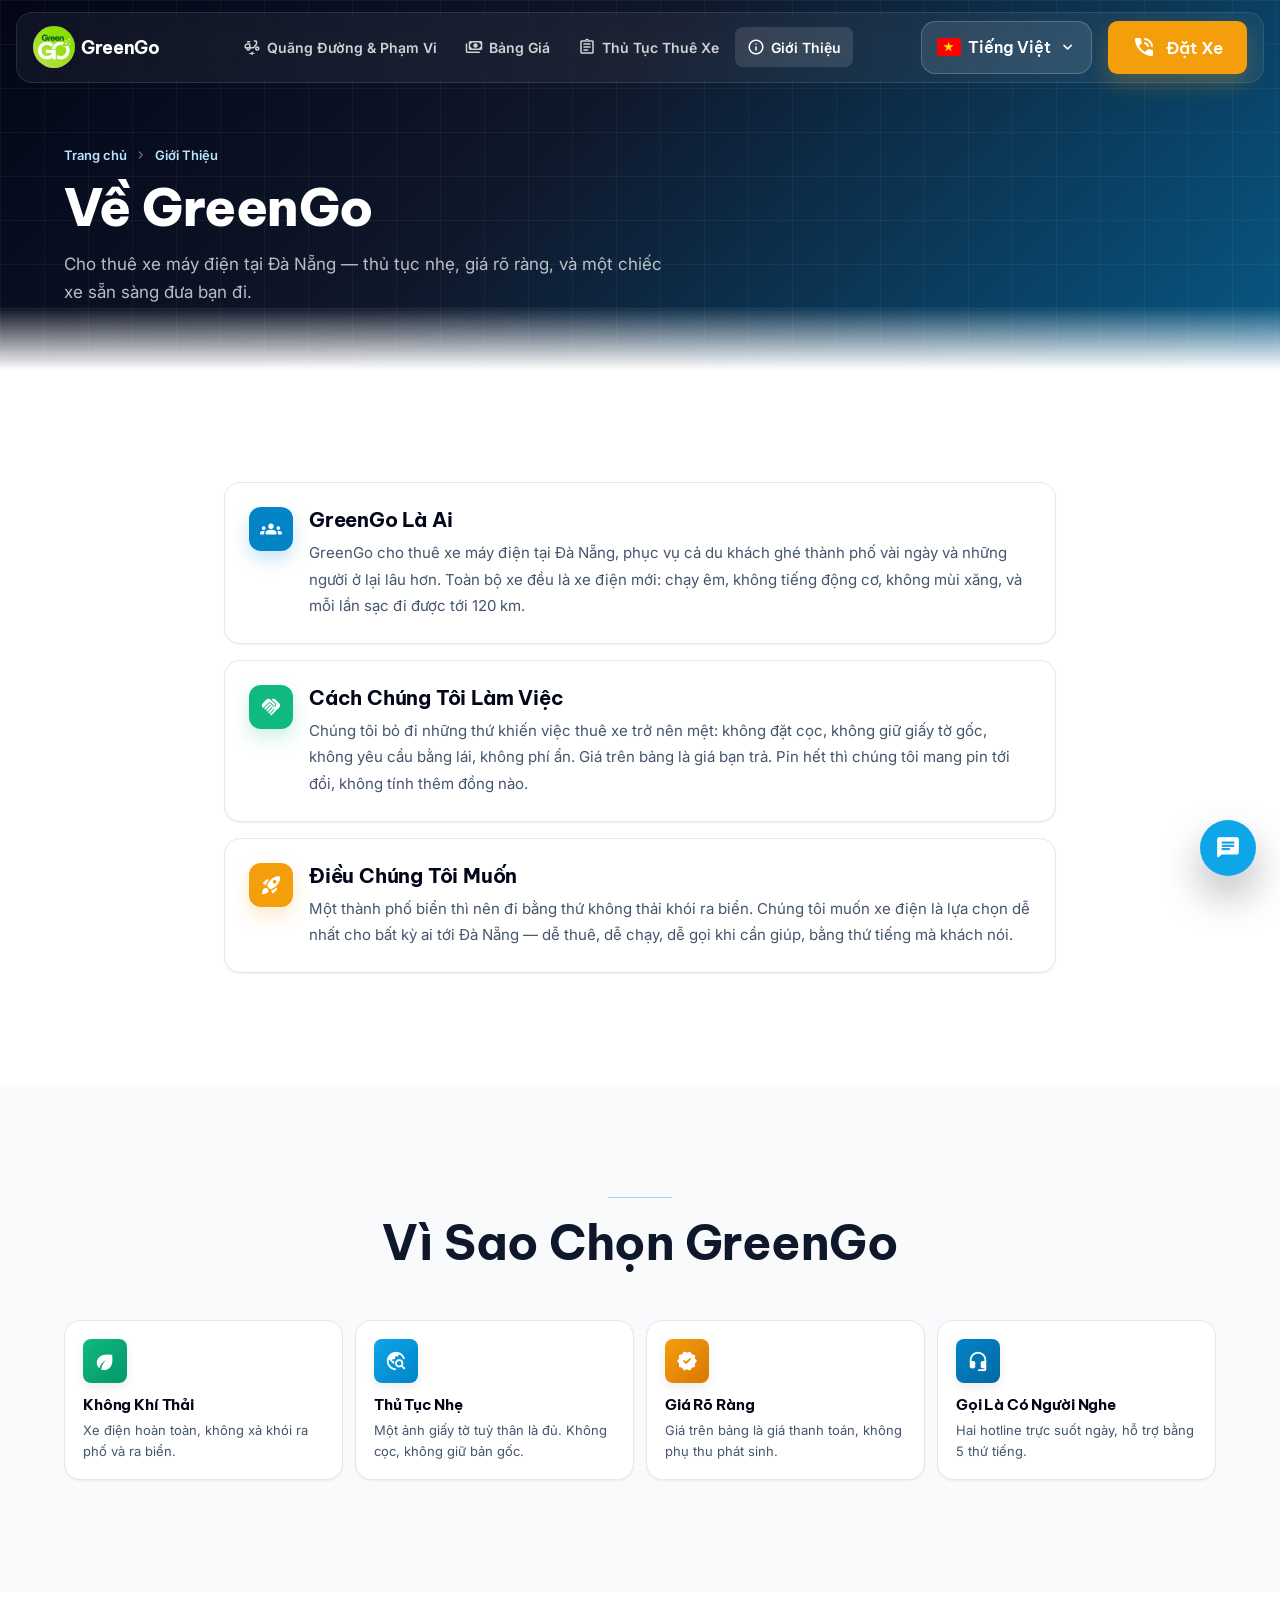
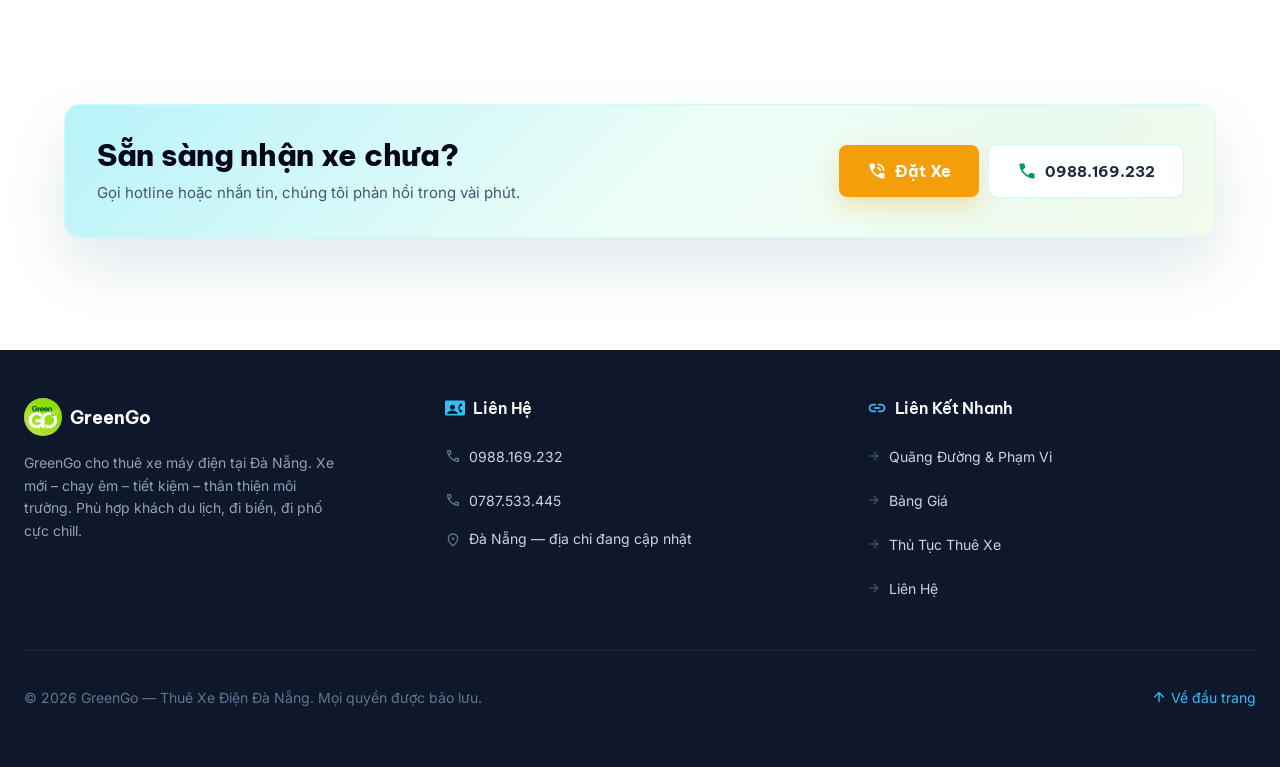
==== about.html @ 26a91b53 "Thêm ba trang con và tách CSS/JS dùng chung - Tách <style> và <script> của trang chủ ra assets/site." ====
<!DOCTYPE html>
<html lang="vi" data-page="about">
<head>
<meta charset="utf-8" />
<meta name="viewport" content="width=device-width, initial-scale=1" />
<title>Về GreenGo — Thuê Xe Điện Đà Nẵng</title>
<meta name="description" content="GreenGo cho thuê xe máy điện tại Đà Nẵng: xe mới chạy 120 km mỗi lần sạc, không cọc, không bằng lái, hỗ trợ 5 thứ tiếng." />
<link rel="icon" type="image/png" href="assets/brand/logo-badge.png" />
<link rel="apple-touch-icon" href="assets/brand/logo-badge.png" />
<link rel="preconnect" href="https://fonts.googleapis.com" />
<link rel="preconnect" href="https://fonts.gstatic.com" crossorigin />
<link href="https://fonts.googleapis.com/css2?family=Be+Vietnam+Pro:wght@400;500;600;700;800&family=Inter:wght@400;500;600;700&display=swap" rel="stylesheet" />
<link href="https://fonts.googleapis.com/css2?family=Material+Symbols+Rounded:opsz,wght,FILL,GRAD@20..48,400,0..1,0&display=block" rel="stylesheet" />
<link rel="stylesheet" href="assets/site.css" />
</head>
<body>

<header class="site-header" id="siteHeader">
  <div class="header-bar">
    <a href="index.html" class="brand">
      <img class="brand-mark" src="assets/brand/logo-badge.png" alt="GreenGo" width="42" height="42" />
      <span class="brand-name">GreenGo</span>
    </a>

    <nav class="main-nav">
      <a class="nav-link" href="index.html#range"><span class="material-symbols-rounded s18">electric_moped</span><span data-i18n="nav.range">Quãng Đường &amp; Phạm Vi</span></a>
      <a class="nav-link" href="pricing.html"><span class="material-symbols-rounded s18">payments</span><span data-i18n="nav.pricing">Bảng Giá</span></a>
      <a class="nav-link" href="procedure.html"><span class="material-symbols-rounded s18">assignment</span><span data-i18n="nav.procedure">Thủ Tục Thuê Xe</span></a>
      <a class="nav-link" href="about.html" aria-current="page"><span class="material-symbols-rounded s18">info</span><span data-i18n="nav.about">Giới Thiệu</span></a>
    </nav>

    <div class="header-right">
      <div class="dd" data-dd>
        <button class="lang-btn" data-dd-toggle aria-expanded="false" aria-label="Chọn ngôn ngữ" data-i18n-aria="aria.lang">
          <img src="assets/vn.png" alt="Việt Nam" width="20" height="15" />
          <span class="label" data-lang-label>Tiếng Việt</span>
          <span class="material-symbols-rounded s16 chev">expand_more</span>
        </button>
        <div class="dd-menu" role="menu">
          <button class="dd-item" data-lang="vi"><img src="assets/vn.png" alt="" />Tiếng Việt</button>
          <button class="dd-item" data-lang="en"><img src="assets/gb.png" alt="" />English</button>
          <button class="dd-item" data-lang="ko"><img src="assets/kr.png" alt="" />한국어</button>
          <button class="dd-item" data-lang="zh"><img src="assets/cn.png" alt="" />中文</button>
          <button class="dd-item" data-lang="ja"><img src="assets/jp.png" alt="" />日本語</button>
        </div>
      </div>
      <a class="btn btn-accent btn-sm" href="index.html#contact" data-open-booking><span class="material-symbols-rounded s20 ico-fill">phone_in_talk</span><span data-i18n="cta.book">Đặt Xe</span></a>
    </div>

    <div class="header-mobile">
      <div class="dd" data-dd>
        <button class="lang-btn" data-dd-toggle aria-expanded="false" aria-label="Chọn ngôn ngữ" data-i18n-aria="aria.lang">
          <img src="assets/vn.png" alt="Việt Nam" width="20" height="15" />
          <span class="label" data-lang-label>Tiếng Việt</span>
          <span class="material-symbols-rounded s16 chev">expand_more</span>
        </button>
        <div class="dd-menu" role="menu">
          <button class="dd-item" data-lang="vi"><img src="assets/vn.png" alt="" />Tiếng Việt</button>
          <button class="dd-item" data-lang="en"><img src="assets/gb.png" alt="" />English</button>
          <button class="dd-item" data-lang="ko"><img src="assets/kr.png" alt="" />한국어</button>
          <button class="dd-item" data-lang="zh"><img src="assets/cn.png" alt="" />中文</button>
          <button class="dd-item" data-lang="ja"><img src="assets/jp.png" alt="" />日本語</button>
        </div>
      </div>
      <button class="icon-btn" id="menuBtn" aria-label="Menu" data-i18n-aria="aria.menu" aria-expanded="false">
        <span class="material-symbols-rounded s24">menu</span>
      </button>
    </div>
  </div>

  <div class="mobile-panel" id="mobilePanel">
    <a href="index.html#range"><span class="material-symbols-rounded s20">electric_moped</span><span data-i18n="nav.range">Quãng Đường &amp; Phạm Vi</span></a>
    <a href="pricing.html"><span class="material-symbols-rounded s20">payments</span><span data-i18n="nav.pricing">Bảng Giá</span></a>
    <a href="procedure.html"><span class="material-symbols-rounded s20">assignment</span><span data-i18n="nav.procedure">Thủ Tục Thuê Xe</span></a>
    <a href="about.html" aria-current="page"><span class="material-symbols-rounded s20">info</span><span data-i18n="nav.about">Giới Thiệu</span></a>
    <a class="btn btn-accent btn-md" href="index.html#contact" data-open-booking><span class="material-symbols-rounded s20 ico-fill">phone_in_talk</span><span data-i18n="cta.book">Đặt Xe</span></a>
  </div>
</header>

<main>
  <section class="page-hero" id="top">
    <div class="page-hero-bg"></div>
    <div class="page-hero-grid"></div>
    <div class="page-hero-fade"></div>
    <div class="page-hero-in">
      <div class="crumb">
        <a href="index.html" data-i18n="nav.home">Trang chủ</a>
        <span class="material-symbols-rounded s16">chevron_right</span>
        <span data-i18n="nav.about">Giới Thiệu</span>
      </div>
      <h1 data-i18n="about.h1">Về GreenGo</h1>
      <p class="lead" data-i18n="about.lead">Cho thuê xe máy điện tại Đà Nẵng — thủ tục nhẹ, giá rõ ràng, và một chiếc xe sẵn sàng đưa bạn đi.</p>
    </div>
  </section>

  <section class="section">
    <div class="w-6xl" style="margin-inline:auto">
      <div class="about-blocks">
        <div class="about-block" data-reveal>
          <span class="ic"><span class="material-symbols-rounded s22 ico-fill">groups</span></span>
          <div>
            <h2 data-i18n="about.who.t">GreenGo Là Ai</h2>
            <p data-i18n="about.who.d">GreenGo cho thuê xe máy điện tại Đà Nẵng, phục vụ cả du khách ghé thành phố vài ngày và những người ở lại lâu hơn. Toàn bộ xe đều là xe điện mới: chạy êm, không tiếng động cơ, không mùi xăng, và mỗi lần sạc đi được tới 120 km.</p>
          </div>
        </div>

        <div class="about-block eco" data-reveal>
          <span class="ic"><span class="material-symbols-rounded s22 ico-fill">handshake</span></span>
          <div>
            <h2 data-i18n="about.why.t">Cách Chúng Tôi Làm Việc</h2>
            <p data-i18n="about.why.d">Chúng tôi bỏ đi những thứ khiến việc thuê xe trở nên mệt: không đặt cọc, không giữ giấy tờ gốc, không yêu cầu bằng lái, không phí ẩn. Giá trên bảng là giá bạn trả. Pin hết thì chúng tôi mang pin tới đổi, không tính thêm đồng nào.</p>
          </div>
        </div>

        <div class="about-block amber" data-reveal>
          <span class="ic"><span class="material-symbols-rounded s22 ico-fill">rocket_launch</span></span>
          <div>
            <h2 data-i18n="about.mission.t">Điều Chúng Tôi Muốn</h2>
            <p data-i18n="about.mission.d">Một thành phố biển thì nên đi bằng thứ không thải khói ra biển. Chúng tôi muốn xe điện là lựa chọn dễ nhất cho bất kỳ ai tới Đà Nẵng — dễ thuê, dễ chạy, dễ gọi khi cần giúp, bằng thứ tiếng mà khách nói.</p>
          </div>
        </div>
      </div>
    </div>
  </section>

  <section class="section section-alt">
    <div class="w-6xl" style="margin-inline:auto">
      <div class="sec-head" data-reveal>
        <div class="sec-rule"></div>
        <h2 data-i18n="why.h">Vì Sao Chọn GreenGo</h2>
      </div>
      <div class="why-grid">
        <div class="why" data-reveal>
          <div class="ic g-eco"><span class="material-symbols-rounded s22 ico-fill">eco</span></div>
          <h3 data-i18n="why.1.t">Không Khí Thải</h3>
          <p data-i18n="why.1.d">Xe điện hoàn toàn, không xả khói ra phố và ra biển.</p>
        </div>
        <div class="why" data-reveal>
          <div class="ic g-primary"><span class="material-symbols-rounded s22 ico-fill">travel_explore</span></div>
          <h3 data-i18n="why.2.t">Thủ Tục Nhẹ</h3>
          <p data-i18n="why.2.d">Một ảnh giấy tờ tuỳ thân là đủ. Không cọc, không giữ bản gốc.</p>
        </div>
        <div class="why" data-reveal>
          <div class="ic g-accent"><span class="material-symbols-rounded s22 ico-fill">verified</span></div>
          <h3 data-i18n="why.3.t">Giá Rõ Ràng</h3>
          <p data-i18n="why.3.d">Giá trên bảng là giá thanh toán, không phụ thu phát sinh.</p>
        </div>
        <div class="why" data-reveal>
          <div class="ic g-primary-d"><span class="material-symbols-rounded s22 ico-fill">headset_mic</span></div>
          <h3 data-i18n="why.4.t">Gọi Là Có Người Nghe</h3>
          <p data-i18n="why.4.d">Hai hotline trực suốt ngày, hỗ trợ bằng 5 thứ tiếng.</p>
        </div>
      </div>
    </div>
  </section>

  <section class="section">
    <div class="w-6xl" style="margin-inline:auto">
      <div class="cta-band" data-reveal>
        <div class="cta-band-glow"></div>
        <div class="cta-band-in">
          <div>
            <h2 data-i18n="ctaband.h">Sẵn sàng nhận xe chưa?</h2>
            <p data-i18n="ctaband.sub">Gọi hotline hoặc nhắn tin, chúng tôi phản hồi trong vài phút.</p>
          </div>
          <div class="cta-band-actions">
            <a class="btn btn-accent" href="index.html#contact" data-open-booking>
              <span class="material-symbols-rounded s20 ico-fill">phone_in_talk</span><span data-i18n="cta.book">Đặt Xe</span>
            </a>
            <a class="cta-phone" href="tel:0988169232" data-tel="0">
              <span class="material-symbols-rounded s20 ico-fill">call</span><span data-hotline="0">0988.169.232</span>
            </a>
          </div>
        </div>
      </div>
    </div>
  </section>
</main>

<footer class="site-footer">
  <div class="footer-in">
    <div class="footer-grid">
      <div>
        <div class="footer-brand">
          <img class="mk" src="assets/brand/logo-badge.png" alt="GreenGo" width="38" height="38" />
          <span class="nm">GreenGo</span>
        </div>
        <p class="footer-about" data-i18n="hero.desc">GreenGo cho thuê xe máy điện tại Đà Nẵng. Xe mới – chạy êm – tiết kiệm – thân thiện môi trường. Phù hợp khách du lịch, đi biển, đi phố cực chill.</p>
      </div>

      <div class="footer-col">
        <h3><span class="material-symbols-rounded s20 ico-fill">contact_phone</span><span data-i18n="contact.h">Liên Hệ</span></h3>
        <div class="footer-links">
          <a href="tel:0988169232" data-tel="0"><span class="material-symbols-rounded s16">call</span><span data-hotline="0">0988.169.232</span></a>
          <a href="tel:0787533445" data-tel="1"><span class="material-symbols-rounded s16">call</span><span data-hotline="1">0787.533.445</span></a>
          <div class="ln" style="align-items:flex-start;padding-top:.5rem">
            <span class="material-symbols-rounded s16" style="margin-top:2px">location_on</span>
            <span data-address>Đà Nẵng — địa chỉ đang cập nhật</span>
          </div>
        </div>
      </div>

      <div class="footer-col">
        <h3><span class="material-symbols-rounded s20">link</span><span data-i18n="footer.links">Liên Kết Nhanh</span></h3>
        <div class="footer-links quick">
          <a href="index.html#range"><span class="material-symbols-rounded s14">arrow_forward</span><span data-i18n="nav.range">Quãng Đường &amp; Phạm Vi</span></a>
          <a href="pricing.html"><span class="material-symbols-rounded s14">arrow_forward</span><span data-i18n="nav.pricing">Bảng Giá</span></a>
          <a href="procedure.html"><span class="material-symbols-rounded s14">arrow_forward</span><span data-i18n="nav.procedure">Thủ Tục Thuê Xe</span></a>
          <a href="index.html#contact"><span class="material-symbols-rounded s14">arrow_forward</span><span data-i18n="contact.h">Liên Hệ</span></a>
        </div>
      </div>
    </div>

    <div class="footer-bottom">
      <p>© <span id="year">2026</span> GreenGo — <span data-i18n="hero.title2">Thuê Xe Điện Đà Nẵng</span>. <span data-i18n="footer.rights">Mọi quyền được bảo lưu</span>.</p>
      <a href="index.html" class="to-top"><span class="material-symbols-rounded s16">arrow_upward</span><span data-i18n="footer.top">Về đầu trang</span></a>
    </div>
  </div>
</footer>

<div class="fab-wrap" id="fabWrap">
  <button class="fab" id="fabBtn" aria-label="Mở menu liên hệ" data-i18n-aria="aria.fab" data-open-booking>
    <span class="material-symbols-rounded s26 ico-fill">chat</span>
  </button>
</div>

<!-- ===================== MODAL ĐẶT XE ===================== -->
<div class="modal-backdrop" id="bookingModal">
  <div class="modal-sheet" role="dialog" aria-modal="true" aria-labelledby="bookingModalTitle">
    <div class="sheet-grip"></div>

    <button class="modal-close" id="modalClose" aria-label="Đóng" data-i18n-aria="aria.close">
      <span class="material-symbols-rounded s22">close</span>
    </button>

    <div class="modal-head">
      <span class="modal-avatar"><span class="material-symbols-rounded s24 ico-fill">support_agent</span></span>
      <div class="modal-heading">
        <h2 id="bookingModalTitle" data-i18n="modal.title">Đặt xe ngay hôm nay!</h2>
        <p><span data-branch-name>GreenGo Đà Nẵng</span> · <span data-i18n="modal.sub">Chọn kênh — chúng tôi phản hồi trong vài phút</span></p>
      </div>
    </div>

    <div class="dd" data-dd data-branch-dd>
      <button type="button" class="branch-btn on-light" data-dd-toggle aria-expanded="false">
        <span class="left">
          <span class="branch-ico"><span class="material-symbols-rounded s18 ico-fill">storefront</span></span>
          <span style="min-width:0">
            <span class="branch-label" data-i18n="branch.label">Chi nhánh đang chọn</span>
            <span class="branch-value" data-branch-name>GreenGo Đà Nẵng</span>
          </span>
        </span>
        <span class="material-symbols-rounded s22 chev">expand_more</span>
      </button>
      <div class="dd-menu branch-menu" role="menu"></div>
    </div>

    <div class="modal-calls">
      <a class="call-row" href="tel:0988169232" data-tel="0">
        <span class="ic"><span class="material-symbols-rounded s24 ico-fill">call</span></span>
        <span class="tx">
          <span class="num" data-hotline="0">0988.169.232</span>
          <span class="sb" data-i18n="modal.answerNow">Có người nghe máy ngay</span>
        </span>
        <span class="material-symbols-rounded s20 arw">chevron_right</span>
      </a>
      <a class="call-row" href="tel:0787533445" data-tel="1">
        <span class="ic"><span class="material-symbols-rounded s24 ico-fill">call</span></span>
        <span class="tx">
          <span class="num" data-hotline="1">0787.533.445</span>
          <span class="sb" data-i18n="modal.answerNow">Có người nghe máy ngay</span>
        </span>
        <span class="material-symbols-rounded s20 arw">chevron_right</span>
      </a>
    </div>

    <div class="modal-chan-head">
      <span data-i18n="modal.orMessage">Hoặc nhắn tin qua</span>
      <span class="right" data-branch-name>GreenGo Đà Nẵng</span>
    </div>
    <div class="chan-grid" id="chanGrid"></div>

    <div class="qr-view" id="qrView">
      <img id="qrImage" src="" alt="" />
      <span class="qr-name" id="qrName"></span>
      <button type="button" class="qr-back" id="qrBack">
        <span class="material-symbols-rounded s18">arrow_back</span><span data-i18n="modal.back">Quay lại</span>
      </button>
    </div>
  </div>
</div>

<script src="assets/site.js"></script>
</body>
</html>
---- assets/site.css ----
/* ============================================================
   Design tokens — trích từ hệ màu của bản gốc
   ============================================================ */
:root{
  --primary-50:#f0f9ff;  --primary-100:#e0f2fe; --primary-200:#bae6fd; --primary-300:#7dd3fc;
  --primary-400:#38bdf8; --primary-500:#0ea5e9; --primary-600:#0284c7; --primary-700:#0369a1;
  --primary-800:#075985; --primary-900:#0c4a6e;

  --accent-50:#fffbeb;  --accent-300:#fcd34d; --accent-400:#fbbf24; --accent-500:#f59e0b;
  --accent-600:#d97706; --accent-700:#b45309;

  --eco-50:#ecfdf5;  --eco-100:#d1fae5; --eco-200:#a7f3d0; --eco-300:#6ee7b7;
  --eco-400:#34d399; --eco-500:#10b981; --eco-600:#059669; --eco-700:#047857;

  --slate-50:#f8fafc;  --slate-100:#f1f5f9; --slate-200:#e2e8f0; --slate-300:#cad5e2;
  --slate-400:#90a1b9; --slate-500:#62748e; --slate-600:#45556c; --slate-700:#314158;
  --slate-800:#1d293d; --slate-900:#0f172b; --slate-950:#020618;

  --cyan-50:#ecfeff; --cyan-100:#cefafe;
  --ios-blue:#007AFF;

  --font-body:'Inter',system-ui,-apple-system,'Segoe UI',sans-serif;
  --font-display:'Be Vietnam Pro',var(--font-body);

  --radius-sm:.5rem; --radius:.75rem; --radius-lg:1rem; --radius-xl:1.25rem; --radius-2xl:20px;
  --shadow-sm:0 1px 2px rgba(2,6,23,.06);
  --shadow-md:0 4px 10px rgba(2,6,23,.08);
  --shadow-lg:0 10px 22px rgba(2,6,23,.10);
  --shadow-xl:0 20px 40px rgba(2,6,23,.10);
  --shadow-2xl:0 28px 60px rgba(13,78,100,.12);
  --header-h:68px;
}

*,*::before,*::after{box-sizing:border-box}
html{scroll-behavior:smooth;scroll-padding-top:88px;-webkit-text-size-adjust:100%}
body{
  margin:0;font-family:var(--font-body);background:#fff;color:var(--slate-900);
  -webkit-font-smoothing:antialiased;-moz-osx-font-smoothing:grayscale;
  overflow-x:hidden;
}
img{max-width:100%;display:block}
a{color:inherit;text-decoration:none}
button{font:inherit;color:inherit;background:none;border:0;cursor:pointer}
h1,h2,h3,h4,strong,b{font-family:var(--font-display);margin:0;letter-spacing:-.01em}
.price-amount,.price-pitch,.step-num,.tag-save,.tag-best,.chip-save,.benefit span:last-child,.perk span:last-child,.hero-lead{font-family:var(--font-display)}
p{margin:0}

.material-symbols-rounded{
  font-family:'Material Symbols Rounded';font-weight:400;font-style:normal;
  line-height:1;letter-spacing:normal;text-transform:none;display:inline-block;
  white-space:nowrap;word-wrap:normal;direction:ltr;user-select:none;
  -webkit-font-feature-settings:'liga';-webkit-font-smoothing:antialiased;
  font-variation-settings:'FILL' 0,'wght' 400,'GRAD' 0,'opsz' 24;
  font-size:24px;flex-shrink:0;
}
.ico-fill{font-variation-settings:'FILL' 1,'wght' 400,'GRAD' 0,'opsz' 24}
.s14{font-size:14px}.s15{font-size:15px}.s16{font-size:16px}.s17{font-size:17px}
.s18{font-size:18px}.s19{font-size:19px}.s20{font-size:20px}.s22{font-size:22px}
.s24{font-size:24px}.s26{font-size:26px}

.wrap{width:100%;margin-inline:auto;padding-inline:1rem}
.w-7xl{max-width:80rem}.w-6xl{max-width:72rem}.w-5xl{max-width:64rem}.w-3xl{max-width:48rem}
.section{padding:3.5rem 1rem}
.sr-only{position:absolute;width:1px;height:1px;overflow:hidden;clip:rect(0 0 0 0);white-space:nowrap}

/* Scroll reveal */
[data-reveal]{opacity:0;transform:translateY(12px);transition:opacity .55s cubic-bezier(.22,1,.36,1),transform .55s cubic-bezier(.22,1,.36,1)}
[data-reveal].is-in{opacity:1;transform:none}
@media (prefers-reduced-motion:reduce){
  html{scroll-behavior:auto}
  [data-reveal]{opacity:1;transform:none;transition:none}
}

/* ============================================================
   Nút chung
   ============================================================ */
.btn{
  display:inline-flex;align-items:center;justify-content:center;gap:.5rem;
  min-height:44px;border-radius:var(--radius-sm);
  font-family:var(--font-display);font-weight:700;
  transition:background-color .2s,box-shadow .2s,transform .12s;
}
.btn:active{transform:scale(.98)}
.btn:focus-visible{outline:none;box-shadow:0 0 0 4px rgba(125,211,252,.4)}
.btn-accent{
  background:var(--accent-500);color:#fff;
  box-shadow:0 10px 22px rgba(245,158,11,.25);
}
.btn-accent:hover{background:var(--accent-600);box-shadow:0 20px 40px rgba(245,158,11,.25)}
.btn-sm{padding:.625rem 1.25rem;font-size:.875rem;font-weight:600}
/* nút ngôn ngữ + nút Đặt Xe trên header: to hơn 2% */
/* nút ngôn ngữ + nút Đặt Xe trên header: to hơn 20% */
.header-right{--btn-scale:1.2}
.header-right .lang-btn{
  min-height:calc(44px * var(--btn-scale));
  padding:calc(.5rem * var(--btn-scale)) calc(.75rem * var(--btn-scale));
  gap:calc(.375rem * var(--btn-scale));
  font-size:calc(.8125rem * var(--btn-scale));
  border-radius:calc(var(--radius) * var(--btn-scale));
}
.header-right .lang-btn img{width:calc(20px * var(--btn-scale));height:calc(15px * var(--btn-scale))}
.header-right .lang-btn .material-symbols-rounded{font-size:calc(16px * var(--btn-scale))}
.header-right .btn-sm{
  min-height:calc(44px * var(--btn-scale));
  padding:calc(.625rem * var(--btn-scale)) calc(1.25rem * var(--btn-scale));
  gap:calc(.5rem * var(--btn-scale));
  font-size:calc(.875rem * var(--btn-scale));
  border-radius:calc(var(--radius-sm) * var(--btn-scale));
}
.header-right .btn-sm .material-symbols-rounded{font-size:calc(20px * var(--btn-scale))}
.btn-md{padding:.75rem 1.25rem;font-size:.875rem}
.btn-lg{padding:.875rem 1.75rem;font-size:1rem}
.btn-block{width:100%}

/* ============================================================
   Header
   ============================================================ */
.site-header{
  position:fixed;inset:0 0 auto 0;z-index:50;padding:.5rem;
  transition:padding .2s;
}
.header-bar{
  max-width:80rem;margin-inline:auto;display:flex;align-items:center;
  justify-content:space-between;gap:.5rem;
  border-radius:var(--radius-lg);padding:.5rem .625rem;
  border:1px solid rgba(255,255,255,.10);background:rgba(255,255,255,.05);
  -webkit-backdrop-filter:blur(6px);backdrop-filter:blur(6px);
  transition:background-color .2s,border-color .2s,box-shadow .2s;
}
.site-header.scrolled .header-bar{
  background:rgba(255,255,255,.92);border-color:var(--slate-200);
  box-shadow:0 8px 24px rgba(2,6,23,.08);
  -webkit-backdrop-filter:blur(14px);backdrop-filter:blur(14px);
}
.brand{display:flex;align-items:center;gap:.375rem;min-height:44px;padding-right:.25rem;border-radius:var(--radius);transition:opacity .2s}
.brand:hover{opacity:.9}
.brand-mark{
  width:38px;height:38px;flex-shrink:0;border-radius:999px;object-fit:contain;
  box-shadow:var(--shadow-md);
}
.brand-name{
  font-family:var(--font-display);font-weight:700;font-size:13px;letter-spacing:-.02em;
  white-space:nowrap;color:#fff;transition:color .15s;
}
.site-header.scrolled .brand-name{color:var(--slate-900)}

.main-nav{display:none;align-items:center;gap:.25rem}
.nav-link{
  display:flex;align-items:center;gap:.375rem;min-height:40px;padding:.5rem .75rem;
  border-radius:var(--radius-sm);font-size:.875rem;font-weight:600;
  color:rgba(255,255,255,.8);transition:color .15s,background-color .15s;
}
.nav-link:hover{color:#fff;background:rgba(255,255,255,.1)}
.site-header.scrolled .nav-link{color:var(--slate-600)}
.site-header.scrolled .nav-link:hover{color:var(--primary-700);background:var(--primary-50)}

.header-right{display:none;align-items:center;gap:1rem}
.header-mobile{display:flex;align-items:center;gap:.375rem;min-width:0}

.lang-btn{
  display:flex;align-items:center;gap:.375rem;min-height:44px;padding:.5rem .625rem;
  border-radius:var(--radius);border:1px solid rgba(255,255,255,.2);
  background:rgba(255,255,255,.1);color:#fff;font-size:.75rem;font-weight:600;
  transition:background-color .15s,border-color .15s,color .15s;
}
.lang-btn:hover{background:rgba(255,255,255,.2)}
.site-header.scrolled .lang-btn{background:var(--slate-50);border-color:var(--slate-200);color:var(--slate-700)}
.site-header.scrolled .lang-btn:hover{background:var(--slate-100)}
.lang-btn img{width:20px;height:15px;border-radius:2px;object-fit:cover}
.lang-btn .label{font-family:var(--font-display);line-height:1;white-space:nowrap}

.icon-btn{
  display:grid;place-items:center;min-height:44px;min-width:40px;padding:.5rem;
  border-radius:var(--radius);color:#fff;transition:background-color .15s,color .15s;
}
.icon-btn:hover{background:rgba(255,255,255,.1)}
.site-header.scrolled .icon-btn{color:var(--slate-800)}
.site-header.scrolled .icon-btn:hover{background:var(--slate-100)}

/* dropdown chung */
.dd{position:relative}
.dd-menu{
  position:absolute;z-index:60;top:calc(100% + .5rem);right:0;min-width:196px;
  background:#fff;border:1px solid var(--slate-200);border-radius:var(--radius-lg);
  box-shadow:var(--shadow-xl);padding:.375rem;
  opacity:0;visibility:hidden;transform:translateY(-6px);
  transition:opacity .16s,transform .16s,visibility .16s;
}
.dd.open .dd-menu{opacity:1;visibility:visible;transform:none}
.dd.open .chev{transform:rotate(180deg)}
.chev{transition:transform .2s}
.dd-item{
  display:flex;align-items:center;gap:.625rem;width:100%;text-align:left;
  padding:.625rem .75rem;border-radius:.625rem;font-size:.875rem;font-weight:600;
  color:var(--slate-700);transition:background-color .12s,color .12s;
}
.dd-item:hover{background:var(--primary-50);color:var(--primary-800)}
.dd-item.active{background:var(--primary-50);color:var(--primary-800)}
.dd-item img{width:20px;height:15px;border-radius:2px;object-fit:cover;flex-shrink:0}

/* menu mobile */
.mobile-panel{
  position:fixed;inset:var(--header-h) .5rem auto .5rem;z-index:45;
  background:#fff;border:1px solid var(--slate-200);border-radius:var(--radius-lg);
  box-shadow:var(--shadow-xl);padding:.5rem;
  opacity:0;visibility:hidden;transform:translateY(-10px);
  transition:opacity .2s,transform .2s,visibility .2s;
}
.mobile-panel.open{opacity:1;visibility:visible;transform:none}
.mobile-panel a{
  display:flex;align-items:center;gap:.625rem;min-height:48px;padding:.625rem .75rem;
  border-radius:.625rem;font-size:.9375rem;font-weight:600;color:var(--slate-700);
}
.mobile-panel a:hover{background:var(--primary-50);color:var(--primary-800)}
.mobile-panel .btn{margin-top:.5rem;width:100%}

/* ============================================================
   Hero
   ============================================================ */
.hero{
  position:relative;isolation:isolate;display:flex;align-items:center;
  min-height:100svh;overflow:hidden;background:var(--slate-950);
}
.hero-bg{position:absolute;inset:0;background:linear-gradient(135deg,#020617 0%,#0f172a 42%,#075985 100%)}
.hero-grid{
  position:absolute;inset:0;opacity:.7;
  background-image:linear-gradient(rgba(255,255,255,.08) 1px,transparent 1px),
                   linear-gradient(90deg,rgba(255,255,255,.08) 1px,transparent 1px);
  background-size:44px 44px;
}
.hero-fade{position:absolute;inset:auto 0 0 0;height:80px;background:linear-gradient(to top,#fff,transparent)}
.hero-inner{position:relative;width:100%;max-width:80rem;margin-inline:auto;padding:6rem 1rem 2.5rem}
.hero-cols{display:grid;gap:1.75rem;align-items:center}
.hero-copy{max-width:42rem;color:#fff}

.badge-eco{
  display:inline-flex;align-items:center;gap:.5rem;max-width:100%;margin-bottom:1rem;
  border-radius:var(--radius-sm);border:1px solid rgba(255,255,255,.15);
  background:rgba(255,255,255,.1);padding:.5rem .75rem;
  font-size:.75rem;font-weight:600;color:var(--primary-100);
  box-shadow:0 10px 22px rgba(2,6,23,.2);-webkit-backdrop-filter:blur(6px);backdrop-filter:blur(6px);
}
.dot-eco{width:8px;height:8px;border-radius:999px;background:var(--eco-400);box-shadow:0 0 0 5px rgba(52,211,153,.16)}
.badge-eco .txt{overflow:hidden;text-overflow:ellipsis;white-space:nowrap}

.hero h1{font-size:2.35rem;font-weight:800;line-height:1.05}
.hero h1 .sub{display:block;margin-top:.5rem;color:var(--primary-200)}
.hero h1 .sub > span{display:block}
.hero-lead{margin-top:1rem;max-width:36rem;font-size:1rem;font-weight:600;line-height:1.6;color:#dff2fe}
.hero-desc{margin-top:.75rem;max-width:36rem;font-size:.875rem;line-height:1.5rem;color:rgba(255,255,255,.7)}
.hero-actions{display:flex;flex-direction:column;gap:.5rem;margin-top:1.5rem;min-width:0}
.hero-actions .stack{display:flex;flex-direction:column;gap:.5rem;min-width:0;width:100%}

/* chọn chi nhánh */
.branch-btn{
  display:flex;align-items:center;justify-content:space-between;gap:.75rem;
  width:100%;min-height:60px;padding:.75rem 1rem;text-align:left;
  border-radius:var(--radius-2xl);border:1px solid rgba(255,255,255,.15);
  background:rgba(255,255,255,.1);color:#fff;
  -webkit-backdrop-filter:blur(18px);backdrop-filter:blur(18px);
  transition:background-color .2s,border-color .2s,transform .12s;
}
.branch-btn:active{transform:scale(.99)}
.branch-btn:hover{background:rgba(255,255,255,.14)}
.branch-btn .left{display:flex;align-items:center;gap:.75rem;min-width:0}
.branch-ico{
  width:40px;height:40px;flex-shrink:0;display:grid;place-items:center;border-radius:999px;
  background:var(--ios-blue);color:#fff;box-shadow:var(--shadow-sm);
}
.branch-label{display:block;font-size:11px;font-weight:600;text-transform:uppercase;line-height:1;color:rgba(255,255,255,.55)}
.branch-value{display:block;margin-top:.375rem;font-family:var(--font-display);font-size:.875rem;font-weight:700;line-height:1;overflow:hidden;text-overflow:ellipsis;white-space:nowrap}
.branch-btn.on-light{border-color:var(--slate-200);background:#fff;color:var(--slate-950)}
.branch-btn.on-light:hover{border-color:var(--primary-200);background:rgba(240,249,255,.55)}
.branch-btn.on-light .branch-label{color:var(--slate-500)}
.branch-menu{left:0;right:0;min-width:0}
.is-static .chev{display:none}
.is-static .dd-menu{display:none}
.is-static .branch-btn{cursor:default}
.is-static .branch-btn:active{transform:none}
.branch-menu .dd-item{flex-direction:column;align-items:flex-start;gap:.25rem}
.branch-menu .dd-item .nm{font-family:var(--font-display);font-weight:700;color:var(--slate-900)}
.branch-menu .dd-item .ar{font-size:.75rem;font-weight:500;color:var(--slate-500);line-height:1.35}
.branch-menu .dd-item.active .nm{color:var(--primary-800)}

.hero-cta{
  display:inline-flex;align-items:center;justify-content:center;gap:.5rem;
  min-height:60px;width:100%;padding:.75rem 1.25rem;
  border-radius:var(--radius-2xl);border:1px solid rgba(255,255,255,.15);
  background:rgba(255,255,255,.1);color:#fff;
  font-family:var(--font-display);font-size:1rem;font-weight:700;
  -webkit-backdrop-filter:blur(18px);backdrop-filter:blur(18px);
  transition:background-color .15s;
}
.hero-cta:hover{background:rgba(255,255,255,.15)}
.hero-cta .pill{width:28px;height:28px;flex-shrink:0;display:grid;place-items:center;border-radius:999px;background:rgba(255,255,255,.1);color:var(--primary-200)}
.hero-cta .arw{color:var(--primary-200);transition:transform .15s}
.hero-cta:hover .arw{transform:translateX(2px)}
.hero-book{min-height:60px;border-radius:var(--radius-2xl);padding:.875rem 1.5rem;font-size:1rem;width:100%}

.hero-visual{position:relative}
.hero-stage{position:relative;margin-inline:auto;max-width:520px}
.hero-shadow{position:absolute;inset:auto 2.5rem 2.5rem 2.5rem;height:64px;border-radius:999px;background:rgba(0,0,0,.3);filter:blur(28px)}
.hero-float{
  display:none;position:absolute;left:.75rem;top:2rem;width:11rem;
  border-radius:var(--radius-lg);border:1px solid rgba(255,255,255,.15);
  background:rgba(255,255,255,.1);padding:1rem;color:#fff;
  box-shadow:0 20px 40px rgba(2,6,23,.2);-webkit-backdrop-filter:blur(18px);backdrop-filter:blur(18px);
}
.hero-float .k{font-size:.75rem;font-weight:600;text-transform:uppercase;letter-spacing:.03em;color:rgba(255,255,255,.5)}
.hero-float .v{margin-top:.25rem;font-family:var(--font-display);font-size:1.125rem;font-weight:700;color:var(--eco-300)}
.hero-bike{
  position:relative;z-index:10;margin-inline:auto;width:92%;max-width:430px;height:auto;
  filter:drop-shadow(0 25px 25px rgba(0,0,0,.35));transition:transform .5s;
}
.hero-bike:hover{transform:translateY(-4px)}
.hero-stats{position:relative;z-index:20;margin-top:-.75rem;display:grid;grid-template-columns:1fr;gap:.5rem}
.stat{
  display:flex;align-items:center;gap:.75rem;padding:.75rem;color:#fff;
  border-radius:var(--radius);border:1px solid rgba(255,255,255,.15);
  background:rgba(255,255,255,.1);box-shadow:0 10px 22px rgba(2,6,23,.2);
  -webkit-backdrop-filter:blur(18px);backdrop-filter:blur(18px);
}
.stat .ic{width:36px;height:36px;flex-shrink:0;display:grid;place-items:center;border-radius:var(--radius-sm);background:rgba(251,191,36,.15);color:var(--accent-300)}
.stat .t{font-family:var(--font-display);font-size:.875rem;font-weight:700;line-height:1.2}
.stat .d{margin-top:.25rem;font-size:.75rem;line-height:1.35;color:rgba(255,255,255,.6)}

/* ============================================================
   Tiêu đề section
   ============================================================ */
.sec-head{max-width:48rem;margin:0 auto 2rem;text-align:center}
.sec-rule{width:64px;height:1px;margin:0 auto 1rem;background:rgba(14,165,233,.4)}
.sec-head h2{font-size:1.5rem;font-weight:700;line-height:1.2;margin-bottom:.75rem;color:var(--slate-900)}
.sec-head p{font-size:.875rem;color:var(--slate-500);max-width:42rem;margin-inline:auto}

/* ============================================================
   Quãng đường & phạm vi
   ============================================================ */
.range-grid{display:grid;grid-template-columns:repeat(2,minmax(0,1fr));gap:.75rem}
.range-card{
  position:relative;border-radius:var(--radius);border:1px solid var(--slate-200);
  background:#fff;padding:1rem;box-shadow:var(--shadow-sm);
  transition:border-color .3s,box-shadow .3s,transform .3s;
}
.range-card:hover{border-color:var(--primary-200);box-shadow:0 20px 40px rgba(12,74,110,.06)}
.range-ico{
  width:44px;height:44px;margin-bottom:.75rem;display:grid;place-items:center;
  border-radius:var(--radius-sm);color:#fff;box-shadow:var(--shadow-md);transition:transform .3s;
}
.range-card:hover .range-ico{transform:translateY(-2px)}
.g-primary{background:linear-gradient(to bottom right,var(--primary-500),var(--primary-600))}
.g-eco{background:linear-gradient(to bottom right,var(--eco-500),var(--eco-600))}
.g-accent{background:linear-gradient(to bottom right,var(--accent-500),var(--accent-600))}
.g-primary-d{background:linear-gradient(to bottom right,var(--primary-600),var(--primary-700))}
.range-card h3{font-size:.875rem;font-weight:600;color:var(--slate-900);margin-bottom:.25rem}
.range-card p{font-size:.75rem;line-height:1.6;color:var(--slate-600)}

/* ============================================================
   Bảng giá
   ============================================================ */
.pricing{background:var(--slate-50)}
.price-grid{display:grid;gap:1rem}
.price-hero{
  position:relative;overflow:hidden;border-radius:var(--radius);
  border:1px solid var(--cyan-100);background:var(--cyan-50);
  padding:1rem;color:var(--slate-950);box-shadow:var(--shadow-2xl);
}
.price-hero-glow{
  position:absolute;inset:0;
  background:linear-gradient(135deg,rgba(34,211,238,.28),rgba(236,253,245,.78) 48%,rgba(255,251,235,.74)),
             radial-gradient(circle at 84% 12%,rgba(16,185,129,.22),transparent 30%);
}
.price-hero-top{position:absolute;inset:0 0 auto 0;height:4px;background:linear-gradient(to right,var(--eco-400),var(--primary-300),var(--accent-300))}
.price-hero-body{position:relative;display:flex;flex-direction:column;height:100%}
.price-hero-meta{display:flex;flex-wrap:wrap;align-items:center;justify-content:space-between;gap:.5rem;margin-bottom:1.25rem}
.tag-best{
  display:inline-flex;align-items:center;gap:.5rem;border-radius:var(--radius-sm);
  background:rgba(255,255,255,.75);padding:.5rem .75rem;
  font-size:.75rem;font-weight:700;text-transform:uppercase;letter-spacing:.03em;
  color:var(--primary-800);box-shadow:var(--shadow-sm);outline:1px solid var(--cyan-100);
}
.tag-save{
  border-radius:var(--radius-sm);background:var(--eco-500);padding:.5rem .75rem;
  font-size:.75rem;font-weight:700;color:#fff;box-shadow:0 6px 14px rgba(16,185,129,.2);
  outline:1px solid var(--eco-400);
}
.price-hero-main{display:grid;flex:1;gap:1.25rem}
.price-dur{display:flex;align-items:center;gap:.5rem;margin-bottom:.75rem;font-size:.875rem;font-weight:600;color:var(--primary-800)}
.price-pitch{max-width:28rem;font-family:var(--font-display);font-size:1.25rem;font-weight:700;line-height:1.2;color:var(--slate-950)}
.price-amount{font-family:var(--font-display);font-size:1.5rem;font-weight:800;line-height:1;color:var(--slate-950)}
.price-unit{margin-top:.25rem;font-size:.75rem;font-weight:600;color:var(--slate-500)}
.price-usd{margin-top:.125rem;font-size:.75rem;font-weight:600;color:var(--slate-400);white-space:nowrap}
.price-usd[hidden]{display:none}
.price-perks{display:grid;grid-template-columns:1fr;gap:.5rem;margin-top:1.25rem}
.perk{
  display:flex;align-items:center;gap:.5rem;min-height:44px;min-width:0;
  border-radius:var(--radius);background:rgba(255,255,255,.7);padding:.5rem .75rem;
  box-shadow:var(--shadow-sm);outline:1px solid var(--cyan-100);
}
.perk .material-symbols-rounded{color:var(--primary-700)}
.perk span:last-child{font-size:.75rem;font-weight:600;color:var(--slate-700);overflow:hidden;text-overflow:ellipsis;white-space:nowrap}

.price-list{display:grid;gap:.75rem}
.price-row{
  border-radius:var(--radius);border:1px solid var(--slate-200);background:#fff;padding:1rem;
  box-shadow:var(--shadow-sm);transition:border-color .2s,box-shadow .2s;
}
.price-row:hover{border-color:var(--primary-200);box-shadow:0 20px 40px rgba(12,74,110,.06)}
.price-row-in{display:grid;gap:1rem}
.price-row-head{display:flex;flex-wrap:wrap;align-items:center;gap:.5rem;margin-bottom:.5rem}
.price-row-title{display:flex;align-items:center;gap:.5rem;font-family:var(--font-display);font-size:1rem;font-weight:700;color:var(--slate-950)}
.price-row-title .material-symbols-rounded{color:var(--primary-600)}
.chip-save{
  border-radius:.375rem;background:var(--eco-50);padding:.25rem .5rem;
  font-size:10px;font-weight:700;text-transform:uppercase;letter-spacing:.04em;
  color:var(--eco-700);outline:1px solid var(--eco-100);
}
.price-row p{font-size:.875rem;line-height:1.6;color:var(--slate-600)}
.price-row-right{display:flex;align-items:flex-end;justify-content:space-between;gap:.75rem}
.price-row-right .btn{margin-top:.75rem;min-width:112px;padding:.625rem 1rem;font-size:.75rem}

.benefit-strip{
  margin-top:1rem;border-radius:var(--radius);border:1px solid var(--slate-200);
  background:#fff;padding:.75rem;box-shadow:var(--shadow-sm);
}
.benefit-grid{display:grid;grid-template-columns:repeat(2,minmax(0,1fr));gap:.5rem}
.benefit{
  display:flex;align-items:center;gap:.5rem;min-height:54px;min-width:0;
  border-radius:var(--radius);background:var(--slate-50);padding:.5rem .75rem;
  transition:background-color .15s;
}
.benefit:hover{background:var(--primary-50)}
.benefit .material-symbols-rounded{color:var(--primary-600)}
.benefit span:last-child{font-size:.75rem;font-weight:600;line-height:1.2;color:var(--slate-700)}

/* ============================================================
   Thủ tục
   ============================================================ */
.proc-card{overflow:hidden;border-radius:var(--radius);border:1px solid var(--cyan-100);background:var(--cyan-50);box-shadow:var(--shadow-2xl)}
.proc-split{display:grid}
.proc-side{position:relative;padding:1.25rem;color:var(--slate-950)}
.proc-side-glow{
  position:absolute;inset:0;
  background:linear-gradient(135deg,rgba(34,211,238,.30),rgba(236,253,245,.82) 56%,rgba(255,251,235,.72)),
             radial-gradient(circle at 20% 20%,rgba(16,185,129,.20),transparent 28%);
}
.proc-side-in{position:relative}
.proc-logo{height:22px;width:auto;display:block}
@media (min-width:640px){.proc-logo{height:26px}}
.proc-side h3{font-family:var(--font-display);font-size:1.5rem;font-weight:800;line-height:1.15;color:var(--slate-950)}
.proc-side p{margin-top:.75rem;max-width:24rem;font-size:.875rem;line-height:1.6;color:var(--slate-600)}
.proc-steps-wrap{background:rgba(255,255,255,.9);padding:.75rem}
.proc-steps{position:relative;display:grid;gap:.75rem}
.step{
  position:relative;border-radius:var(--radius);border:1px solid var(--slate-200);
  background:#fff;padding:.75rem;box-shadow:var(--shadow-sm);
  transition:border-color .2s,box-shadow .2s;
}
.step:hover{border-color:var(--primary-200);box-shadow:0 20px 40px rgba(12,74,110,.06)}
.step-top{display:flex;align-items:flex-start;justify-content:space-between;gap:.75rem;margin-bottom:.75rem}
.step-ico{width:40px;height:40px;display:grid;place-items:center;border-radius:var(--radius-sm)}
.step-ico.p{background:var(--primary-50);color:var(--primary-600)}
.step-ico.a{background:var(--accent-50);color:var(--accent-600)}
.step-ico.e{background:var(--eco-50);color:var(--eco-600)}
.step-ico.s{background:var(--slate-100);color:var(--primary-700)}
.step-num{font-family:var(--font-display);font-size:1.5rem;font-weight:800;line-height:1;color:var(--slate-100);transition:color .2s}
.step:hover .step-num{color:var(--primary-100)}
.step h3{font-size:15px;font-weight:700;line-height:1.25;color:var(--slate-950)}
.step p{margin-top:.5rem;font-size:13px;line-height:1.6;color:var(--slate-600)}
.step-arrow{display:flex;align-items:center;gap:.5rem;margin-top:.75rem;color:var(--slate-400)}
.step-arrow .ln{height:1px;flex:1;background:var(--slate-200)}

/* ============================================================
   Liên hệ
   ============================================================ */
.contact{position:relative;overflow:hidden;background:var(--slate-50)}
.contact-glow{
  position:absolute;inset:0;
  background:radial-gradient(circle at 18% 10%,rgba(14,165,233,.10),transparent 34%),
             radial-gradient(circle at 88% 18%,rgba(16,185,129,.10),transparent 32%);
}
.contact-inner{position:relative;max-width:64rem;margin-inline:auto}
.contact-card{
  max-width:48rem;margin-inline:auto;border-radius:28px;border:1px solid var(--slate-200);
  background:rgba(255,255,255,.9);padding:1.25rem;box-shadow:var(--shadow-2xl);
  -webkit-backdrop-filter:blur(18px);backdrop-filter:blur(18px);
}
.contact-head{display:flex;align-items:center;gap:.75rem;margin-bottom:1.5rem}
.contact-head .ic{width:40px;height:40px;display:grid;place-items:center;border-radius:var(--radius);background:var(--primary-600);color:#fff;box-shadow:0 10px 22px rgba(2,132,199,.2)}
.contact-head h2{font-size:1.5rem;font-weight:700;color:var(--slate-950)}
.contact-head p{margin-top:.25rem;font-size:.875rem;color:var(--slate-500)}
.contact-rows{display:grid;gap:.75rem;margin-bottom:1rem}
.contact-row{
  display:flex;align-items:center;gap:1rem;min-height:76px;
  border-radius:var(--radius-lg);border:1px solid var(--primary-100);
  background:rgba(240,249,255,.7);padding:.75rem 1rem;box-shadow:var(--shadow-sm);
  transition:border-color .2s,background-color .2s,box-shadow .2s,transform .12s;
}
.contact-row:hover{border-color:var(--primary-200);background:var(--primary-50);box-shadow:var(--shadow-md)}
.contact-row:active{transform:scale(.99)}
.contact-row a{display:flex;flex:1;align-items:center;gap:1rem;min-height:52px;min-width:0}
.contact-row .ic{width:56px;height:56px;flex-shrink:0;display:grid;place-items:center;border-radius:var(--radius);background:var(--primary-600);color:#fff;box-shadow:0 10px 22px rgba(2,132,199,.2)}
.contact-row .k{display:block;font-size:.75rem;font-weight:600;text-transform:uppercase;letter-spacing:.04em;color:var(--slate-500)}
.contact-row .v{display:block;margin-top:.25rem;font-family:var(--font-display);font-size:1.25rem;font-weight:700;color:var(--slate-950)}
.contact-row.map{border-color:var(--eco-100);background:rgba(236,253,245,.5)}
.contact-row.map:hover{border-color:var(--eco-200);background:var(--eco-50)}
.contact-row.map .ic{background:var(--eco-500);box-shadow:0 10px 22px rgba(16,185,129,.2)}
.contact-row.map .v{font-size:1.125rem}
.call-now{
  display:inline-flex;align-items:center;justify-content:center;gap:.5rem;
  width:100%;min-height:56px;margin-bottom:1.5rem;padding:.875rem 1.5rem;
  border-radius:var(--radius);background:var(--accent-500);color:#fff;
  font-family:var(--font-display);font-size:1rem;font-weight:700;
  box-shadow:0 10px 22px rgba(245,158,11,.2);transition:background-color .2s,transform .12s;
}
.call-now:hover{background:var(--accent-600)}
.call-now:active{transform:scale(.98)}
.social-box{border-radius:var(--radius-lg);background:var(--slate-50);padding:.75rem;outline:1px solid rgba(226,232,240,.8)}
.social-box>p{margin-bottom:.75rem;text-align:center;font-size:.875rem;font-weight:600;color:var(--slate-500)}
.social-grid{display:grid;grid-template-columns:repeat(3,minmax(0,1fr));gap:.5rem}
.social{
  display:flex;flex-direction:column;align-items:center;justify-content:center;gap:.375rem;
  width:100%;min-height:96px;min-width:0;padding:.875rem .625rem;
  border-radius:var(--radius);background:#fff;color:var(--slate-700);
  outline:1px solid rgba(226,232,240,.8);transition:background-color .15s,outline-color .15s;
}
.social:hover{background:var(--primary-50);outline-color:var(--primary-200)}
.social .bx{width:56px;height:56px;flex-shrink:0;display:grid;place-items:center;overflow:hidden;border-radius:var(--radius-lg);background:var(--slate-100);outline:1px solid rgba(226,232,240,.7);transition:background-color .15s}
.social:hover .bx{background:#fff}
.social .bx img{width:38px;height:38px;object-fit:contain}
.social .nm{max-width:100%;overflow:hidden;text-overflow:ellipsis;white-space:nowrap;font-size:11px;font-weight:600;line-height:1.2;color:var(--slate-700)}

/* ============================================================
   Đặt xe / bản đồ
   ============================================================ */
.booking-grid{display:grid;grid-template-columns:1fr;gap:1.5rem}
.booking-panel{border-radius:var(--radius);border:1px solid var(--slate-200);background:var(--slate-50);padding:1.25rem;box-shadow:var(--shadow-sm)}
.booking-panel h3{display:flex;align-items:center;gap:.5rem;font-size:1.125rem;font-weight:600;color:var(--slate-900);margin-bottom:1.25rem}
.booking-panel h3 .material-symbols-rounded{color:var(--primary-500)}
.mini-rows{display:grid;gap:1rem}
.mini-row{
  display:flex;align-items:center;gap:.75rem;
  border-radius:var(--radius);border:1px solid var(--primary-100);background:#fff;padding:.75rem;
  transition:border-color .2s,background-color .2s,box-shadow .2s,transform .12s;
}
.mini-row:hover{border-color:var(--primary-200);background:var(--primary-50);box-shadow:var(--shadow-md)}
.mini-row:active{transform:scale(.98)}
.mini-row a{display:flex;flex:1;align-items:center;gap:.75rem;min-width:0}
.mini-row .ic{width:40px;height:40px;flex-shrink:0;display:grid;place-items:center;border-radius:var(--radius-sm);background:var(--primary-600);color:#fff;box-shadow:var(--shadow-md);transition:transform .2s}
.mini-row:hover .ic{transform:translateY(-2px)}
.mini-row .k{font-size:10px;text-transform:uppercase;letter-spacing:.04em;color:var(--slate-500)}
.mini-row .v{font-family:var(--font-display);font-size:1rem;font-weight:700;color:var(--slate-900)}
.mini-row.map{border-color:var(--eco-100)}
.mini-row.map:hover{border-color:var(--eco-200);background:var(--eco-50)}
.mini-row.map .ic{background:var(--eco-500)}
.mini-row.map .v{font-size:.875rem;font-weight:600;word-break:break-word}
.booking-actions{display:flex;flex-direction:column;gap:.5rem;margin-top:1.5rem}
.map-card{overflow:hidden;border-radius:var(--radius);border:1px solid var(--slate-200);background:#fff;box-shadow:var(--shadow-sm)}
.map-card-head{padding:.75rem;background:var(--slate-50);border-bottom:1px solid var(--slate-100)}
.map-card-head h3{display:flex;align-items:center;gap:.5rem;font-size:1rem;font-weight:600;color:var(--slate-900)}
.map-card-head .material-symbols-rounded{color:var(--primary-500)}
.map-frame{aspect-ratio:4/3}
.map-frame iframe{width:100%;height:100%;border:0;min-height:300px;display:block}

/* ============================================================
   Footer
   ============================================================ */
.site-footer{background:var(--slate-900);color:var(--slate-300)}
.footer-in{max-width:80rem;margin-inline:auto;padding:2.5rem 1rem}
.footer-grid{display:grid;grid-template-columns:1fr;gap:2rem}
.footer-brand{display:flex;align-items:center;gap:.5rem;margin-bottom:1rem}
.footer-brand .mk{width:38px;height:38px;flex-shrink:0;border-radius:999px;object-fit:contain}
.footer-brand .nm{font-family:var(--font-display);font-weight:700;font-size:1.125rem;color:#fff}
.footer-about{max-width:20rem;font-size:.875rem;line-height:1.6;color:var(--slate-400)}
.footer-col h3{display:flex;align-items:center;gap:.5rem;font-size:1rem;font-weight:600;color:#fff;margin-bottom:1rem}
.footer-col h3 .material-symbols-rounded{color:var(--primary-400)}
.footer-links{display:grid;font-size:.875rem}
.footer-links a,.footer-links .ln{display:flex;align-items:center;gap:.5rem;min-height:44px;transition:color .15s}
.footer-links a:hover{color:var(--primary-400)}
.footer-links .material-symbols-rounded{color:var(--slate-500)}
.footer-links.quick .material-symbols-rounded{color:var(--slate-600)}
.footer-bottom{
  display:flex;flex-direction:column;align-items:center;justify-content:space-between;gap:1rem;
  margin-top:2rem;padding-top:1.5rem;border-top:1px solid var(--slate-800);
}
.footer-bottom p{font-size:.875rem;color:var(--slate-500);text-align:center}
.to-top{display:flex;align-items:center;gap:.25rem;min-height:44px;font-size:.875rem;color:var(--primary-400);transition:color .15s}
.to-top:hover{color:var(--primary-300)}

/* ============================================================
   Nút nổi liên hệ
   ============================================================ */
.fab-wrap{position:fixed;right:1rem;bottom:calc(1rem + env(safe-area-inset-bottom));z-index:50;display:flex;flex-direction:column;align-items:flex-end;gap:.5rem}
.fab{
  width:56px;height:56px;display:grid;place-items:center;border-radius:999px;
  background:var(--primary-500);color:#fff;box-shadow:0 20px 40px rgba(2,6,23,.28);
  transition:background-color .2s,transform .12s;
}
.fab:hover{background:var(--primary-600)}
.fab:active{transform:scale(.96)}

/* ============================================================
   Breakpoints
   ============================================================ */
@media (min-width:390px){
  .brand-name{font-size:.875rem}
  .hero h1{font-size:2.65rem}
  .price-perks{grid-template-columns:repeat(3,minmax(0,1fr))}
  .price-pitch{font-size:1.5rem}
  .price-amount{font-size:1.875rem}
}
@media (min-width:640px){
  .site-header{padding:.75rem 1rem}
  .header-bar{padding:.5rem 1rem}
  .brand-mark{width:42px;height:42px}
  .brand-name{font-size:1.125rem}
  .section{padding:4.5rem 1.5rem}
  .wrap{padding-inline:1.5rem}
  .hero-inner{padding:8rem 1.5rem 5rem}
  .hero-fade{height:128px}
  .hero h1{font-size:3rem}
  .hero-lead{margin-top:1.25rem;font-size:1.25rem}
  .hero-desc{margin-top:1rem;font-size:1rem;line-height:1.75rem}
  .hero-actions{flex-direction:row;align-items:flex-end;gap:.75rem;margin-top:1.75rem}
  .hero-actions .stack{width:auto}
  .hero-book{min-height:48px;border-radius:var(--radius-sm);padding:.875rem 1.75rem}
  .hero-cta{
    min-height:48px;width:auto;border-radius:999px;border-color:rgba(255,255,255,.8);
    background:#fff;color:var(--slate-950);
  }
  .hero-cta:hover{background:var(--cyan-50)}
  .hero-cta .pill{background:var(--primary-50);color:var(--primary-700)}
  .hero-cta .arw{color:var(--primary-700)}
  .hero-stage{max-width:720px}
  .hero-shadow{inset:auto 2rem 1rem 2rem;height:96px}
  .hero-bike{width:100%;max-width:620px}
  .hero-stats{margin-top:-2rem;grid-template-columns:repeat(3,minmax(0,1fr));gap:.75rem}
  .stat{display:block;border-radius:var(--radius-lg)}
  .stat .ic{width:auto;height:auto;display:block;background:transparent}
  .stat .t{margin-top:.5rem}
  .sec-head{margin-bottom:3rem}
  .sec-head h2{font-size:1.875rem;margin-bottom:1rem}
  .sec-head p{font-size:1rem}
  .range-grid{gap:1rem}
  .range-card{padding:1.5rem}
  .range-card:hover{transform:translateY(-4px)}
  .range-ico{width:56px;height:56px;margin-bottom:1rem}
  .range-card h3{font-size:1rem;margin-bottom:.5rem}
  .range-card p{font-size:.875rem}
  .price-grid{gap:1.25rem}
  .price-hero{border-radius:var(--radius-lg);padding:1.75rem}
  .price-hero-meta{margin-bottom:1.75rem}
  .price-hero-main{grid-template-columns:1fr auto;align-items:end;gap:1.5rem}
  .price-pitch{font-size:1.875rem}
  .price-side{min-width:220px;text-align:right}
  .price-amount{font-size:2.25rem}
  .price-row{border-radius:var(--radius-lg)}
  .price-row-in{grid-template-columns:1fr auto;align-items:center}
  .price-row-right{display:block;min-width:172px;text-align:right}
  .price-row-right .btn{width:100%}
  .benefit-strip{margin-top:1.25rem;border-radius:var(--radius-lg);padding:1rem}
  .benefit-grid{grid-template-columns:repeat(3,minmax(0,1fr))}
  .proc-card{border-radius:var(--radius-lg)}
  .proc-side{padding:2rem}
  .proc-side h3{font-size:2.25rem}
  .proc-steps-wrap{padding:1.5rem}
  .step{border-radius:var(--radius-lg);padding:1rem}
  .step-ico{width:48px;height:48px;border-radius:var(--radius)}
  .step-num{font-size:1.875rem}
  .step h3{font-size:1.125rem}
  .step p{font-size:.875rem}
  .contact-card{padding:1.75rem}
  .social{min-height:112px}
  .social .bx{width:64px;height:64px}
  .social .bx img{width:44px;height:44px}
  .social .nm{font-size:.8125rem}
  .booking-grid{gap:2rem}
  .booking-panel{padding:2rem}
  .booking-panel h3{font-size:1.25rem;margin-bottom:1.5rem}
  .mini-row{gap:1rem;padding:1rem}
  .mini-row .ic{width:48px;height:48px}
  .mini-row .v{font-size:1.125rem}
  .mini-row.map .v{font-size:1rem}
  .map-card-head{padding:1rem}
  .map-frame{aspect-ratio:1/1}
  .footer-in{padding:3rem 1.5rem}
  .footer-grid{grid-template-columns:repeat(2,minmax(0,1fr))}
  .footer-bottom{flex-direction:row;margin-top:2.5rem}
  .footer-bottom p{text-align:left}
  .fab-wrap{right:1.5rem;bottom:1.5rem}
}
@media (min-width:768px){
  .footer-grid{grid-template-columns:repeat(3,minmax(0,1fr))}
  .sec-head h2{font-size:2.25rem}
  .sec-head p{font-size:1.125rem}
}
@media (min-width:1024px){
  .section{padding:5.5rem 2rem}
  .wrap{padding-inline:2rem}
  .main-nav{display:flex}
  .header-right{display:flex}
  .header-mobile{display:none}
  .mobile-panel{display:none}
  .hero-inner{padding-inline:2rem}
  .hero-cols{grid-template-columns:.95fr 1.05fr;gap:2rem}
  .hero-float{display:block}
  .hero-stats{margin-left:2rem;max-width:620px}
  .hero h1{font-size:3.75rem}
  .range-grid{grid-template-columns:repeat(4,minmax(0,1fr));gap:1.5rem}
  .price-grid{grid-template-columns:1.05fr .95fr;align-items:stretch}
  .benefit-grid{grid-template-columns:repeat(6,minmax(0,1fr))}
  .proc-split{grid-template-columns:.82fr 1.18fr}
  .proc-steps-wrap{padding:1.75rem}
  .proc-steps{grid-template-columns:repeat(2,minmax(0,1fr))}
  .step-arrow{display:none}
  .booking-grid{grid-template-columns:repeat(2,minmax(0,1fr))}
  .map-frame{aspect-ratio:auto;height:calc(100% - 56px)}
  .sec-head h2{font-size:3rem}
}
@media (min-width:1280px){
  .section{padding:7rem 4rem}
}

/* ============================================================
   Modal đặt xe
   ============================================================ */
.modal-backdrop{
  position:fixed;inset:0;z-index:100;
  display:flex;align-items:flex-end;justify-content:center;
  background:rgba(2,6,23,.55);-webkit-backdrop-filter:blur(10px);backdrop-filter:blur(10px);
  opacity:0;visibility:hidden;transition:opacity .25s,visibility .25s;
  padding:0;
}
.modal-backdrop.open{opacity:1;visibility:visible}
body.modal-open{overflow:hidden}

.modal-sheet{
  position:relative;width:100%;max-height:92svh;overflow-y:auto;overscroll-behavior:contain;
  background:#eef1f6;border-radius:26px 26px 0 0;
  padding:.5rem 1rem calc(1.25rem + env(safe-area-inset-bottom));
  box-shadow:0 -20px 60px rgba(2,6,23,.35);
  transform:translateY(28px);transition:transform .3s cubic-bezier(.22,1,.36,1);
}
.modal-backdrop.open .modal-sheet{transform:none}

.sheet-grip{width:44px;height:5px;margin:.25rem auto .75rem;border-radius:999px;background:var(--slate-300)}

.modal-head{display:flex;align-items:flex-start;gap:.875rem;margin-bottom:1rem;padding-right:2.75rem}
.modal-avatar{
  width:52px;height:52px;flex-shrink:0;display:grid;place-items:center;border-radius:999px;
  background:var(--ios-blue);color:#fff;box-shadow:0 10px 22px rgba(0,122,255,.28);
}
.modal-heading{min-width:0}
.modal-heading h2{font-family:var(--font-display);font-size:1.25rem;font-weight:700;line-height:1.25;color:var(--slate-950)}
.modal-heading p{margin-top:.375rem;font-size:.8125rem;line-height:1.45;color:var(--slate-500)}
.modal-close{
  position:absolute;top:1.25rem;right:1rem;
  width:36px;height:36px;display:grid;place-items:center;border-radius:999px;
  background:rgba(148,163,184,.18);color:var(--slate-600);transition:background-color .15s;
}
.modal-close:hover{background:rgba(148,163,184,.3)}

.modal-sheet .branch-btn{background:#fff;border-color:transparent;box-shadow:var(--shadow-sm)}
.modal-sheet .dd{margin-bottom:.75rem}

.modal-calls{display:grid;gap:1px;background:var(--slate-200);border-radius:var(--radius-lg);overflow:hidden;margin-bottom:1.25rem;box-shadow:var(--shadow-sm)}
.call-row{
  display:flex;align-items:center;gap:.875rem;min-height:74px;padding:.75rem 1rem;
  background:#fff;transition:background-color .15s;
}
.call-row:hover{background:var(--slate-50)}
.call-row:active{background:var(--slate-100)}
.call-row .ic{
  width:44px;height:44px;flex-shrink:0;display:grid;place-items:center;border-radius:999px;
  background:var(--eco-500);color:#fff;box-shadow:0 8px 18px rgba(16,185,129,.28);
}
.call-row .tx{flex:1;min-width:0}
.call-row .num{display:block;font-family:var(--font-display);font-size:1.125rem;font-weight:700;color:var(--slate-950)}
.call-row .sb{display:block;margin-top:.125rem;font-size:.8125rem;color:var(--slate-500)}
.call-row .arw{color:var(--slate-400)}

.modal-chan-head{
  display:flex;align-items:baseline;justify-content:space-between;gap:.75rem;
  margin-bottom:.625rem;padding-inline:.125rem;
}
.modal-chan-head>span:first-child{
  font-family:var(--font-display);font-size:.75rem;font-weight:700;
  text-transform:uppercase;letter-spacing:.06em;color:var(--slate-500);
}
.modal-chan-head .right{font-size:.75rem;color:var(--slate-400);overflow:hidden;text-overflow:ellipsis;white-space:nowrap}

.chan-grid{display:grid;grid-template-columns:repeat(3,minmax(0,1fr));gap:.625rem}
.chan{
  display:flex;flex-direction:column;align-items:center;justify-content:center;gap:.375rem;
  min-height:118px;padding:.875rem .5rem;border-radius:var(--radius-lg);
  background:#fff;box-shadow:var(--shadow-sm);text-align:center;
  transition:background-color .15s,transform .12s,box-shadow .15s;
}
.chan:not(.is-off):hover{background:var(--primary-50);box-shadow:var(--shadow-md)}
.chan:not(.is-off):active{transform:scale(.98)}
.chan.is-off{opacity:.55;cursor:default}
.chan .bx{width:52px;height:52px;flex-shrink:0;display:grid;place-items:center;overflow:hidden;border-radius:14px}
.chan .bx img{width:48px;height:48px;object-fit:contain}
.chan .nm{font-family:var(--font-display);font-size:.8125rem;font-weight:700;color:var(--slate-900)}
.chan .sb{font-size:11px;line-height:1.2;color:var(--slate-400);max-width:100%;overflow:hidden;text-overflow:ellipsis;white-space:nowrap}

/* lớp xem mã QR bên trong modal */
.qr-view{
  position:absolute;inset:0;z-index:5;display:none;flex-direction:column;align-items:center;justify-content:center;
  gap:1rem;padding:1.5rem;background:#eef1f6;border-radius:inherit;
}
.qr-view.open{display:flex}
.qr-view img{width:min(260px,70vw);height:auto;border-radius:var(--radius-lg);background:#fff;padding:.75rem;box-shadow:var(--shadow-lg)}
.qr-view .qr-name{font-family:var(--font-display);font-size:1.125rem;font-weight:700;color:var(--slate-950)}
.qr-view .qr-back{
  display:inline-flex;align-items:center;gap:.375rem;min-height:44px;padding:.5rem 1.25rem;
  border-radius:999px;background:#fff;box-shadow:var(--shadow-sm);
  font-family:var(--font-display);font-size:.875rem;font-weight:700;color:var(--slate-700);
}

@media (min-width:640px){
  .modal-backdrop{align-items:center;padding:1.5rem}
  .modal-sheet{
    max-height:94svh;
    max-width:580px;border-radius:28px;padding:1.375rem 1.375rem 1.125rem;
    transform:translateY(16px) scale(.98);
    box-shadow:0 40px 90px rgba(2,6,23,.4);
  }
  /* desktop: không hiện thanh cuộn, vẫn cuộn được bằng chuột nếu màn hình quá thấp */
  .modal-sheet{scrollbar-width:none;-ms-overflow-style:none}
  .modal-sheet::-webkit-scrollbar{width:0;height:0;display:none}
  .modal-backdrop.open .modal-sheet{transform:none}
  .sheet-grip{display:none}
  .modal-close{top:1.375rem;right:1.375rem}
  .modal-heading h2{font-size:1.5rem}
  .modal-heading p{font-size:.875rem}
  .modal-head{margin-bottom:.875rem}
  .modal-sheet .dd{margin-bottom:.625rem}
  .call-row{min-height:64px}
  .modal-calls{margin-bottom:.875rem}
  .chan{min-height:104px;padding:.625rem .5rem}
  .chan-grid{gap:.5rem}
  .chan .bx{width:56px;height:56px}
  .chan .bx img{width:52px;height:52px}
  .chan .nm{font-size:.875rem}
}

/* ============================================================
   Trang con: bảng giá · thủ tục · giới thiệu
   ============================================================ */

/* Hero gọn của trang con */
.page-hero{
  position:relative;isolation:isolate;overflow:hidden;background:var(--slate-950);
  padding:6.5rem 1rem 3rem;
}
.page-hero-bg{position:absolute;inset:0;background:linear-gradient(135deg,#020617 0%,#0f172a 42%,#075985 100%)}
.page-hero-grid{
  position:absolute;inset:0;opacity:.6;
  background-image:linear-gradient(rgba(255,255,255,.08) 1px,transparent 1px),
                   linear-gradient(90deg,rgba(255,255,255,.08) 1px,transparent 1px);
  background-size:44px 44px;
}
.page-hero-fade{position:absolute;inset:auto 0 0 0;height:64px;background:linear-gradient(to top,#fff,transparent)}
.page-hero-in{position:relative;max-width:72rem;margin-inline:auto;color:#fff}
.page-hero h1{
  font-family:var(--font-display);font-size:2rem;font-weight:800;line-height:1.1;
  text-wrap:balance;
}
.page-hero .lead{margin-top:.875rem;max-width:38rem;font-size:.9375rem;line-height:1.65;color:rgba(255,255,255,.72)}
.crumb{
  display:inline-flex;align-items:center;gap:.375rem;margin-bottom:1rem;
  font-size:.8125rem;font-weight:600;color:var(--primary-200);
}
.crumb a{transition:color .15s}
.crumb a:hover{color:#fff}
.crumb .material-symbols-rounded{color:rgba(255,255,255,.4)}

/* Dải giá tóm tắt dưới hero */
.plan-strip{
  position:relative;z-index:1;display:grid;grid-template-columns:repeat(2,minmax(0,1fr));gap:.625rem;
  max-width:72rem;margin:1.75rem auto 0;
}
.plan-chip{
  border-radius:var(--radius);border:1px solid rgba(255,255,255,.15);
  background:rgba(255,255,255,.08);padding:.75rem .875rem;color:#fff;
  -webkit-backdrop-filter:blur(14px);backdrop-filter:blur(14px);
}
.plan-chip .k{display:flex;align-items:center;gap:.375rem;font-size:.75rem;font-weight:600;color:rgba(255,255,255,.6)}
.plan-chip .k .material-symbols-rounded{color:var(--primary-200)}
.plan-chip .v{margin-top:.375rem;font-family:var(--font-display);font-size:1.125rem;font-weight:800;line-height:1}
.plan-chip .u{margin-top:.25rem;font-size:.6875rem;font-weight:600;color:rgba(255,255,255,.45)}

/* Thẻ gói giá chi tiết */
.plan-grid{display:grid;gap:1rem}
.plan-card{
  position:relative;display:flex;flex-direction:column;
  border-radius:var(--radius-lg);border:1px solid var(--slate-200);background:#fff;
  padding:1.25rem;box-shadow:var(--shadow-sm);
  transition:border-color .25s,box-shadow .25s,transform .25s;
}
.plan-card:hover{border-color:var(--primary-200);box-shadow:0 20px 40px rgba(12,74,110,.07)}
.plan-card.featured{border-color:var(--cyan-100);background:var(--cyan-50);box-shadow:var(--shadow-2xl)}
.plan-card.featured::before{
  content:'';position:absolute;inset:0 0 auto 0;height:4px;border-radius:var(--radius-lg) var(--radius-lg) 0 0;
  background:linear-gradient(to right,var(--eco-400),var(--primary-300),var(--accent-300));
}
.plan-card-top{display:flex;flex-wrap:wrap;align-items:center;gap:.5rem;margin-bottom:.875rem}
.plan-card-ico{
  width:40px;height:40px;flex-shrink:0;display:grid;place-items:center;border-radius:var(--radius-sm);
  background:var(--primary-50);color:var(--primary-600);
}
.plan-card.featured .plan-card-ico{background:#fff;color:var(--accent-600)}
.plan-card h3{flex:1;min-width:0;font-family:var(--font-display);font-size:1.125rem;font-weight:700;color:var(--slate-950)}
.plan-card > p{font-size:.875rem;line-height:1.6;color:var(--slate-600)}
.plan-area{
  display:flex;align-items:flex-start;gap:.5rem;margin-top:.875rem;
  border-radius:var(--radius);background:var(--slate-50);padding:.625rem .75rem;
  font-size:.8125rem;line-height:1.5;color:var(--slate-600);
}
.plan-card.featured .plan-area{background:rgba(255,255,255,.7)}
.plan-area .material-symbols-rounded{color:var(--primary-500);margin-top:1px}
.plan-foot{
  display:flex;align-items:flex-end;justify-content:space-between;gap:1rem;
  margin-top:1.125rem;padding-top:1.125rem;border-top:1px solid var(--slate-200);
}
.plan-card.featured .plan-foot{border-top-color:var(--cyan-100)}
.plan-foot .btn{flex-shrink:0}
.chip-pop{
  display:inline-flex;align-items:center;gap:.25rem;border-radius:.375rem;
  background:var(--accent-50);padding:.25rem .5rem;
  font-family:var(--font-display);font-size:10px;font-weight:700;
  text-transform:uppercase;letter-spacing:.04em;color:var(--accent-700);
  outline:1px solid rgba(252,211,77,.5);
}

/* "Đã bao gồm" */
.incl-grid{display:grid;grid-template-columns:repeat(2,minmax(0,1fr));gap:.75rem}
.incl{
  display:flex;align-items:flex-start;gap:.75rem;
  border-radius:var(--radius);border:1px solid var(--slate-200);background:#fff;
  padding:1rem;box-shadow:var(--shadow-sm);transition:border-color .2s,box-shadow .2s;
}
.incl:hover{border-color:var(--eco-200);box-shadow:var(--shadow-md)}
.incl .ic{
  width:38px;height:38px;flex-shrink:0;display:grid;place-items:center;border-radius:var(--radius-sm);
  background:var(--eco-50);color:var(--eco-600);
}
.incl .t{display:block;font-family:var(--font-display);font-size:.875rem;font-weight:700;color:var(--slate-950)}
.incl .d{display:block;margin-top:.25rem;font-size:.8125rem;line-height:1.5;color:var(--slate-500)}

/* Câu hỏi thường gặp — dùng details/summary nên không cần JavaScript */
.faq{display:grid;gap:.625rem;max-width:48rem;margin-inline:auto}
.faq details{
  border-radius:var(--radius);border:1px solid var(--slate-200);background:#fff;
  box-shadow:var(--shadow-sm);overflow:hidden;transition:border-color .2s}
.faq details[open]{border-color:var(--primary-200)}
.faq summary{
  display:flex;align-items:center;gap:.75rem;min-height:60px;padding:.875rem 1rem;
  cursor:pointer;list-style:none;
  font-family:var(--font-display);font-size:.9375rem;font-weight:700;color:var(--slate-900);
}
.faq summary::-webkit-details-marker{display:none}
.faq summary:hover{background:var(--slate-50)}
.faq summary:focus-visible{outline:none;box-shadow:inset 0 0 0 3px rgba(125,211,252,.45)}
.faq .num{
  width:28px;height:28px;flex-shrink:0;display:grid;place-items:center;border-radius:999px;
  background:var(--primary-50);color:var(--primary-700);
  font-family:var(--font-display);font-size:.8125rem;font-weight:700;
}
.faq summary .q{flex:1;min-width:0}
.faq summary .material-symbols-rounded{color:var(--slate-400);transition:transform .2s}
.faq details[open] summary .material-symbols-rounded{transform:rotate(180deg)}
.faq .ans{padding:0 1rem 1.125rem 4rem;font-size:.875rem;line-height:1.7;color:var(--slate-600)}

/* Dòng thời gian 5 bước */
.flow{display:grid;gap:1rem;max-width:52rem;margin-inline:auto}
.flow-step{
  position:relative;display:grid;grid-template-columns:auto 1fr;gap:1rem;
  border-radius:var(--radius-lg);border:1px solid var(--slate-200);background:#fff;
  padding:1.125rem;box-shadow:var(--shadow-sm);transition:border-color .2s,box-shadow .2s;
}
.flow-step:hover{border-color:var(--primary-200);box-shadow:0 20px 40px rgba(12,74,110,.06)}
.flow-rail{display:flex;flex-direction:column;align-items:center;gap:.5rem}
.flow-num{
  width:44px;height:44px;flex-shrink:0;display:grid;place-items:center;border-radius:999px;
  background:linear-gradient(to bottom right,var(--primary-500),var(--primary-700));
  color:#fff;font-family:var(--font-display);font-size:1rem;font-weight:800;
  box-shadow:0 8px 18px rgba(2,132,199,.25);
}
.flow-ico{color:var(--primary-400)}
.flow-body h3{
  display:flex;align-items:center;gap:.5rem;
  font-family:var(--font-display);font-size:1rem;font-weight:700;color:var(--slate-950);
}
.flow-body p{margin-top:.5rem;font-size:.875rem;line-height:1.7;color:var(--slate-600)}

/* Mẹo hữu ích */
.tips{display:grid;gap:.625rem;max-width:52rem;margin-inline:auto}
.tip{
  display:flex;align-items:flex-start;gap:.75rem;
  border-radius:var(--radius);border:1px solid var(--accent-300);
  background:var(--accent-50);padding:.875rem 1rem;
}
.tip .material-symbols-rounded{color:var(--accent-600);flex-shrink:0}
.tip span:last-child{font-size:.875rem;line-height:1.6;color:var(--slate-700)}

/* Giới thiệu — các khối nội dung */
.about-blocks{display:grid;gap:1rem;max-width:52rem;margin-inline:auto}
.about-block{
  display:grid;grid-template-columns:auto 1fr;gap:1rem;
  border-radius:var(--radius-lg);border:1px solid var(--slate-200);background:#fff;
  padding:1.25rem;box-shadow:var(--shadow-sm);
}
.about-block .ic{
  width:44px;height:44px;flex-shrink:0;display:grid;place-items:center;border-radius:var(--radius);
  background:var(--primary-600);color:#fff;box-shadow:0 8px 18px rgba(2,132,199,.22);
}
.about-block.eco .ic{background:var(--eco-500);box-shadow:0 8px 18px rgba(16,185,129,.22)}
.about-block.amber .ic{background:var(--accent-500);box-shadow:0 8px 18px rgba(245,158,11,.22)}
.about-block h2{font-family:var(--font-display);font-size:1.125rem;font-weight:700;color:var(--slate-950)}
.about-block p{margin-top:.5rem;font-size:.9375rem;line-height:1.75;color:var(--slate-600)}

.why-grid{display:grid;grid-template-columns:repeat(2,minmax(0,1fr));gap:.75rem}
.why{
  border-radius:var(--radius-lg);border:1px solid var(--slate-200);background:#fff;
  padding:1.125rem;box-shadow:var(--shadow-sm);transition:border-color .25s,box-shadow .25s,transform .25s;
}
.why:hover{border-color:var(--primary-200);box-shadow:0 20px 40px rgba(12,74,110,.06)}
.why .ic{
  width:44px;height:44px;margin-bottom:.75rem;display:grid;place-items:center;border-radius:var(--radius-sm);
  color:#fff;box-shadow:var(--shadow-md);
}
.why h3{font-family:var(--font-display);font-size:.9375rem;font-weight:700;color:var(--slate-950)}
.why p{margin-top:.375rem;font-size:.8125rem;line-height:1.6;color:var(--slate-600)}

/* Khối kêu gọi cuối trang con */
.cta-band{
  position:relative;overflow:hidden;border-radius:var(--radius-lg);
  border:1px solid var(--cyan-100);background:var(--cyan-50);
  padding:1.5rem;box-shadow:var(--shadow-2xl);
}
.cta-band-glow{
  position:absolute;inset:0;
  background:linear-gradient(135deg,rgba(34,211,238,.26),rgba(236,253,245,.8) 52%,rgba(255,251,235,.72)),
             radial-gradient(circle at 88% 14%,rgba(16,185,129,.2),transparent 30%);
}
.cta-band-in{position:relative;display:grid;gap:1.25rem;align-items:center}
.cta-band h2{font-family:var(--font-display);font-size:1.5rem;font-weight:800;line-height:1.2;color:var(--slate-950);text-wrap:balance}
.cta-band p{margin-top:.5rem;font-size:.9375rem;line-height:1.6;color:var(--slate-600)}
.cta-band-actions{display:flex;flex-direction:column;gap:.625rem}
.cta-band-actions .btn{width:100%;min-height:52px}
.cta-phone{
  display:flex;align-items:center;justify-content:center;gap:.5rem;min-height:52px;
  border-radius:var(--radius-sm);background:#fff;
  font-family:var(--font-display);font-size:.9375rem;font-weight:700;color:var(--slate-800);
  box-shadow:var(--shadow-sm);outline:1px solid var(--cyan-100);transition:background-color .15s;
}
.cta-phone:hover{background:var(--primary-50)}
.cta-phone .material-symbols-rounded{color:var(--eco-600)}

@media (min-width:640px){
  .page-hero{padding:8rem 1.5rem 3.5rem}
  .page-hero h1{font-size:2.75rem}
  .page-hero .lead{font-size:1.0625rem}
  .plan-strip{grid-template-columns:repeat(4,minmax(0,1fr));gap:.75rem}
  .plan-chip{padding:.875rem 1rem}
  .plan-chip .v{font-size:1.375rem}
  .plan-card{padding:1.5rem}
  .plan-card:hover{transform:translateY(-3px)}
  .plan-card.featured:hover{transform:none}
  .incl-grid{grid-template-columns:repeat(3,minmax(0,1fr))}
  .flow-step{padding:1.5rem;gap:1.25rem}
  .flow-body h3{font-size:1.125rem}
  .about-block{padding:1.5rem}
  .about-block h2{font-size:1.25rem}
  .why-grid{grid-template-columns:repeat(4,minmax(0,1fr))}
  .why:hover{transform:translateY(-3px)}
  .cta-band{padding:2rem}
  .cta-band-in{grid-template-columns:1fr auto;gap:2rem}
  .cta-band h2{font-size:1.875rem}
  .cta-band-actions{flex-direction:row}
  .cta-band-actions .btn,.cta-phone{width:auto;padding-inline:1.75rem}
}
@media (min-width:1024px){
  .page-hero{padding:9rem 2rem 4rem}
  .page-hero h1{font-size:3.25rem}
  .plan-grid{grid-template-columns:repeat(2,minmax(0,1fr))}
  .faq summary{font-size:1rem}
}

/* Nền xen kẽ giữa các mục ở trang con */
.section-alt{background:var(--slate-50)}
/* Mục đang xem trong menu */
.nav-link[aria-current="page"]{color:#fff;background:rgba(255,255,255,.12)}
.site-header.scrolled .nav-link[aria-current="page"]{color:var(--primary-700);background:var(--primary-50)}
.mobile-panel a[aria-current="page"]{color:var(--primary-800);background:var(--primary-50)}
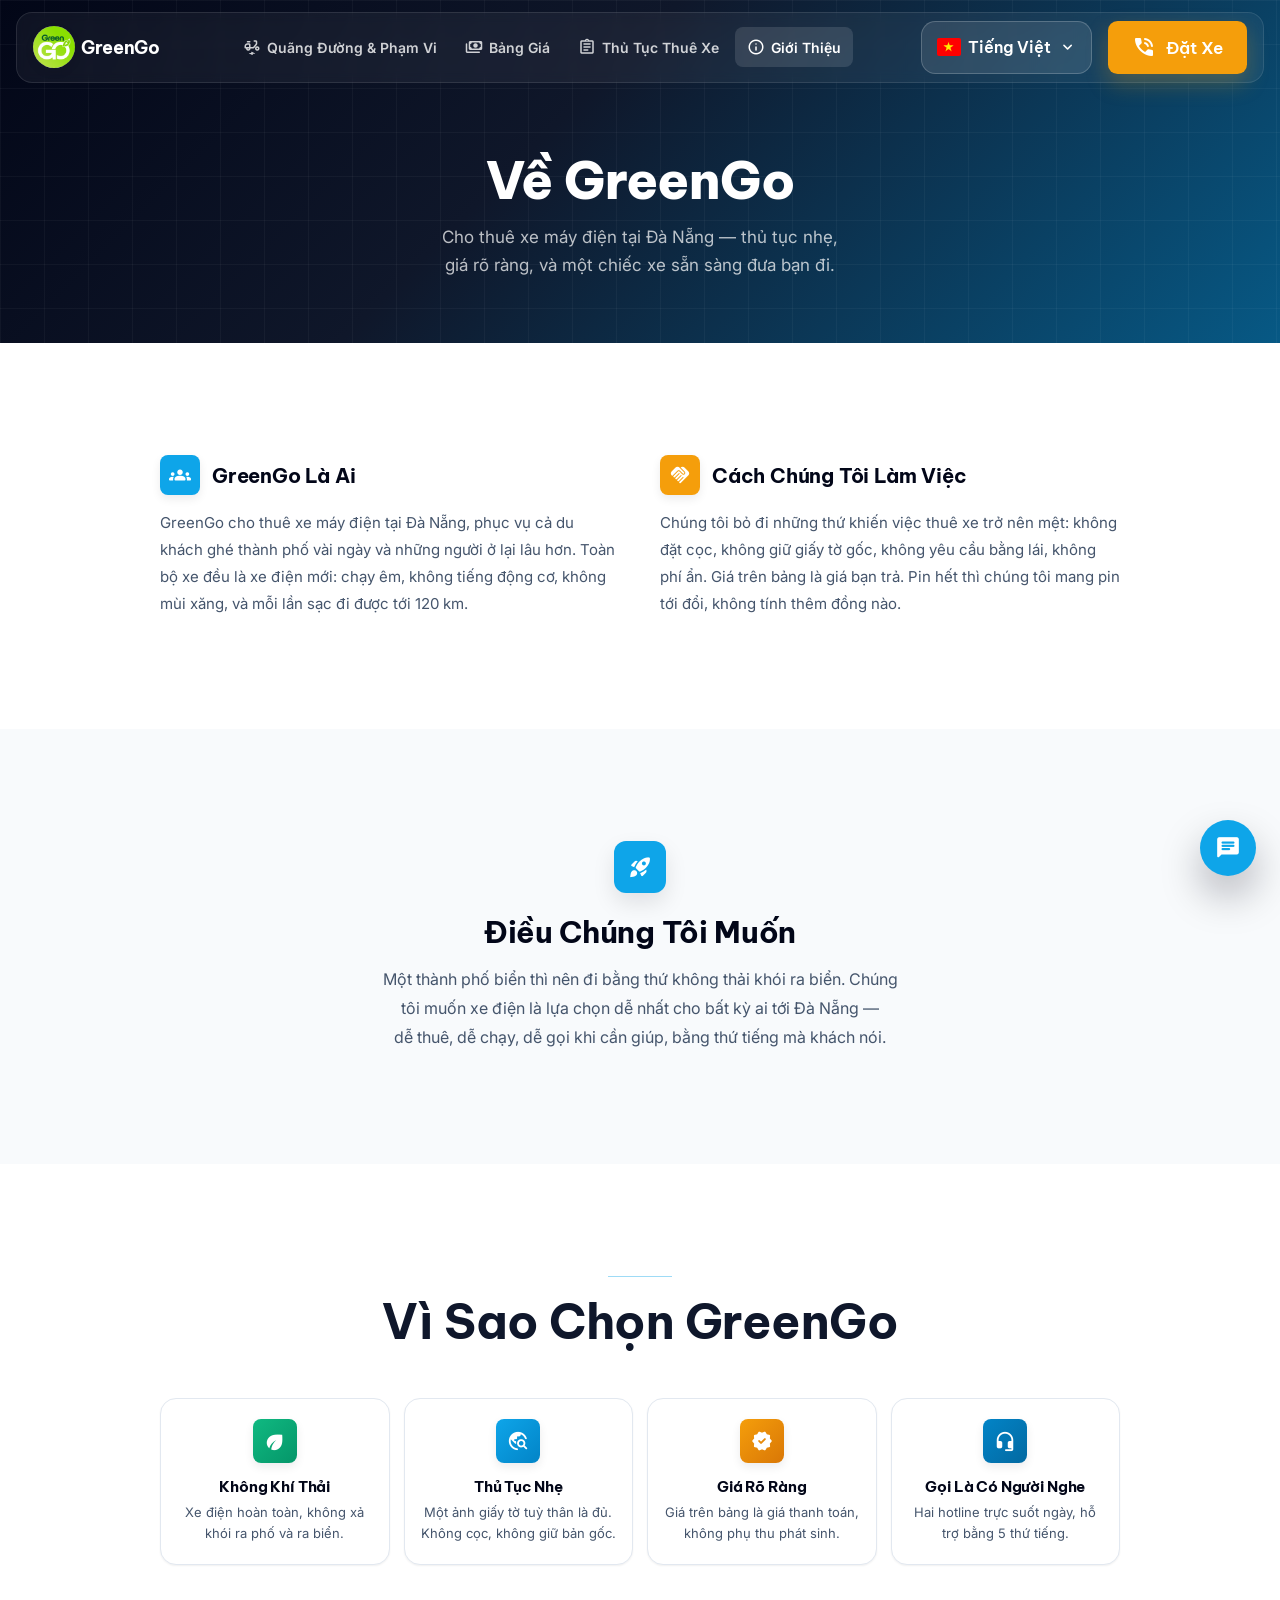
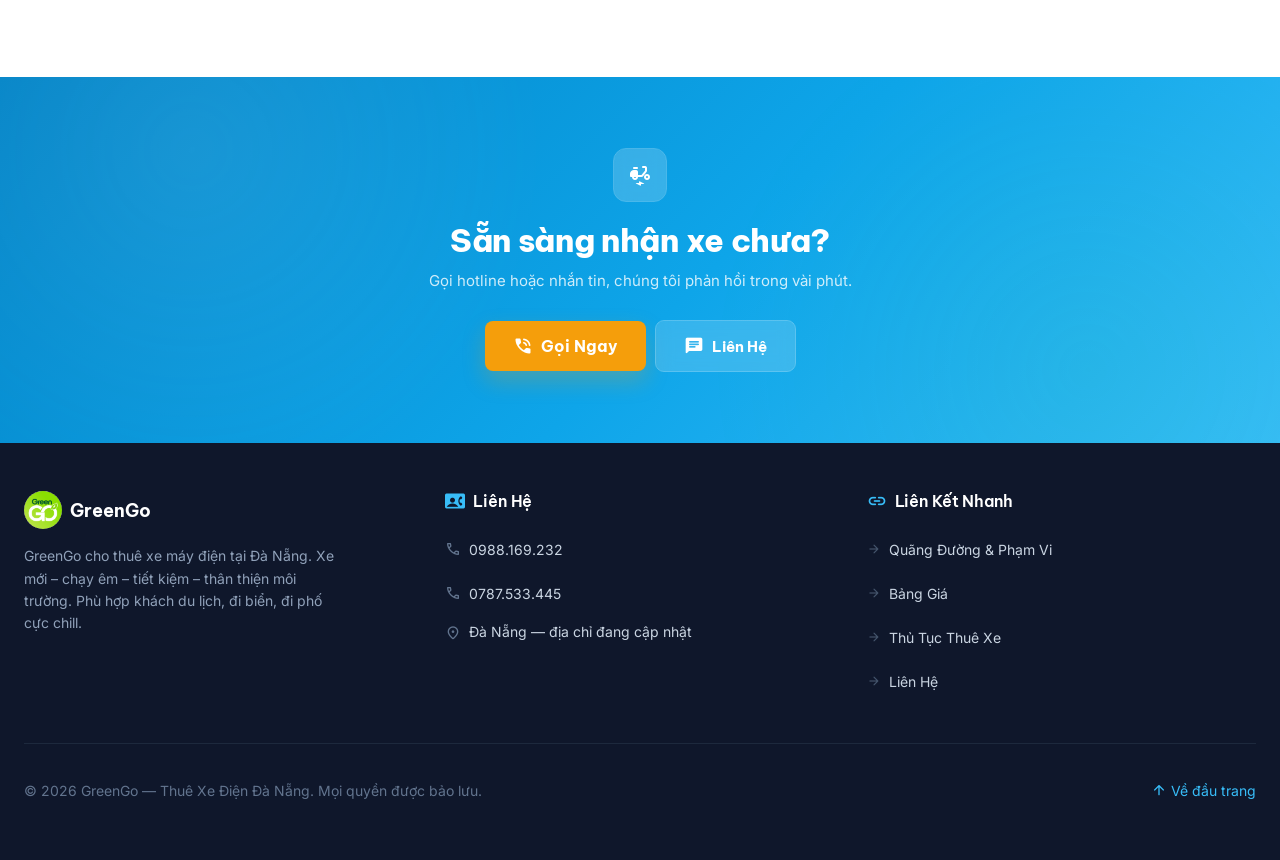
==== commit 9c349519: "Sửa lại bố cục ba trang con cho khớp bản tham chiếu - Hero trang con: căn giữa, thêm chip nhãn, bỏ b" ====
--- a/about.html
+++ b/about.html
@@ -81,13 +81,7 @@
   <section class="page-hero" id="top">
     <div class="page-hero-bg"></div>
     <div class="page-hero-grid"></div>
-    <div class="page-hero-fade"></div>
     <div class="page-hero-in">
-      <div class="crumb">
-        <a href="index.html" data-i18n="nav.home">Trang chủ</a>
-        <span class="material-symbols-rounded s16">chevron_right</span>
-        <span data-i18n="nav.about">Giới Thiệu</span>
-      </div>
       <h1 data-i18n="about.h1">Về GreenGo</h1>
       <p class="lead" data-i18n="about.lead">Cho thuê xe máy điện tại Đà Nẵng — thủ tục nhẹ, giá rõ ràng, và một chiếc xe sẵn sàng đưa bạn đi.</p>
     </div>
@@ -95,35 +89,37 @@
 
   <section class="section">
     <div class="w-6xl" style="margin-inline:auto">
-      <div class="about-blocks">
-        <div class="about-block" data-reveal>
-          <span class="ic"><span class="material-symbols-rounded s22 ico-fill">groups</span></span>
-          <div>
+      <div class="about-cols">
+        <div class="about-col" data-reveal>
+          <div class="hd">
+            <span class="ic"><span class="material-symbols-rounded s22 ico-fill">groups</span></span>
             <h2 data-i18n="about.who.t">GreenGo Là Ai</h2>
-            <p data-i18n="about.who.d">GreenGo cho thuê xe máy điện tại Đà Nẵng, phục vụ cả du khách ghé thành phố vài ngày và những người ở lại lâu hơn. Toàn bộ xe đều là xe điện mới: chạy êm, không tiếng động cơ, không mùi xăng, và mỗi lần sạc đi được tới 120 km.</p>
           </div>
-        </div>
-
-        <div class="about-block eco" data-reveal>
-          <span class="ic"><span class="material-symbols-rounded s22 ico-fill">handshake</span></span>
-          <div>
+          <p data-i18n="about.who.d">GreenGo cho thuê xe máy điện tại Đà Nẵng, phục vụ cả du khách ghé thành phố vài ngày và những người ở lại lâu hơn. Toàn bộ xe đều là xe điện mới: chạy êm, không tiếng động cơ, không mùi xăng, và mỗi lần sạc đi được tới 120 km.</p>
+        </div>
+
+        <div class="about-col amber" data-reveal>
+          <div class="hd">
+            <span class="ic"><span class="material-symbols-rounded s22 ico-fill">handshake</span></span>
             <h2 data-i18n="about.why.t">Cách Chúng Tôi Làm Việc</h2>
-            <p data-i18n="about.why.d">Chúng tôi bỏ đi những thứ khiến việc thuê xe trở nên mệt: không đặt cọc, không giữ giấy tờ gốc, không yêu cầu bằng lái, không phí ẩn. Giá trên bảng là giá bạn trả. Pin hết thì chúng tôi mang pin tới đổi, không tính thêm đồng nào.</p>
           </div>
-        </div>
-
-        <div class="about-block amber" data-reveal>
-          <span class="ic"><span class="material-symbols-rounded s22 ico-fill">rocket_launch</span></span>
-          <div>
-            <h2 data-i18n="about.mission.t">Điều Chúng Tôi Muốn</h2>
-            <p data-i18n="about.mission.d">Một thành phố biển thì nên đi bằng thứ không thải khói ra biển. Chúng tôi muốn xe điện là lựa chọn dễ nhất cho bất kỳ ai tới Đà Nẵng — dễ thuê, dễ chạy, dễ gọi khi cần giúp, bằng thứ tiếng mà khách nói.</p>
-          </div>
+          <p data-i18n="about.why.d">Chúng tôi bỏ đi những thứ khiến việc thuê xe trở nên mệt: không đặt cọc, không giữ giấy tờ gốc, không yêu cầu bằng lái, không phí ẩn. Giá trên bảng là giá bạn trả. Pin hết thì chúng tôi mang pin tới đổi, không tính thêm đồng nào.</p>
         </div>
       </div>
     </div>
   </section>
 
   <section class="section section-alt">
+    <div class="w-6xl" style="margin-inline:auto">
+      <div class="mission" data-reveal>
+        <div class="ic"><span class="material-symbols-rounded s24 ico-fill">rocket_launch</span></div>
+        <h2 data-i18n="about.mission.t">Điều Chúng Tôi Muốn</h2>
+        <p data-i18n="about.mission.d">Một thành phố biển thì nên đi bằng thứ không thải khói ra biển. Chúng tôi muốn xe điện là lựa chọn dễ nhất cho bất kỳ ai tới Đà Nẵng — dễ thuê, dễ chạy, dễ gọi khi cần giúp, bằng thứ tiếng mà khách nói.</p>
+      </div>
+    </div>
+  </section>
+
+  <section class="section">
     <div class="w-6xl" style="margin-inline:auto">
       <div class="sec-head" data-reveal>
         <div class="sec-rule"></div>
@@ -154,24 +150,18 @@
     </div>
   </section>
 
-  <section class="section">
-    <div class="w-6xl" style="margin-inline:auto">
-      <div class="cta-band" data-reveal>
-        <div class="cta-band-glow"></div>
-        <div class="cta-band-in">
-          <div>
-            <h2 data-i18n="ctaband.h">Sẵn sàng nhận xe chưa?</h2>
-            <p data-i18n="ctaband.sub">Gọi hotline hoặc nhắn tin, chúng tôi phản hồi trong vài phút.</p>
-          </div>
-          <div class="cta-band-actions">
-            <a class="btn btn-accent" href="index.html#contact" data-open-booking>
-              <span class="material-symbols-rounded s20 ico-fill">phone_in_talk</span><span data-i18n="cta.book">Đặt Xe</span>
-            </a>
-            <a class="cta-phone" href="tel:0988169232" data-tel="0">
-              <span class="material-symbols-rounded s20 ico-fill">call</span><span data-hotline="0">0988.169.232</span>
-            </a>
-          </div>
-        </div>
+  <section class="cta-band">
+    <div class="cta-band-in" data-reveal>
+      <div class="ic"><span class="material-symbols-rounded s24 ico-fill">electric_moped</span></div>
+      <h2 data-i18n="ctaband.h">Sẵn sàng nhận xe chưa?</h2>
+      <p data-i18n="ctaband.sub">Gọi hotline hoặc nhắn tin, chúng tôi phản hồi trong vài phút.</p>
+      <div class="cta-band-actions">
+        <a class="btn btn-accent" href="tel:0988169232" data-tel="0">
+          <span class="material-symbols-rounded s20 ico-fill">phone_in_talk</span><span data-i18n="cta.call">Gọi Ngay</span>
+        </a>
+        <a class="cta-ghost" href="index.html#contact" data-open-booking>
+          <span class="material-symbols-rounded s20 ico-fill">chat</span><span data-i18n="contact.h">Liên Hệ</span>
+        </a>
       </div>
     </div>
   </section>
--- a/assets/site.css
+++ b/assets/site.css
@@ -848,83 +848,80 @@
    Trang con: bảng giá · thủ tục · giới thiệu
    ============================================================ */
 
-/* Hero gọn của trang con */
+/* Hero căn giữa của trang con */
 .page-hero{
   position:relative;isolation:isolate;overflow:hidden;background:var(--slate-950);
-  padding:6.5rem 1rem 3rem;
+  padding:6.5rem 1rem 3rem;text-align:center;
 }
 .page-hero-bg{position:absolute;inset:0;background:linear-gradient(135deg,#020617 0%,#0f172a 42%,#075985 100%)}
 .page-hero-grid{
-  position:absolute;inset:0;opacity:.6;
-  background-image:linear-gradient(rgba(255,255,255,.08) 1px,transparent 1px),
-                   linear-gradient(90deg,rgba(255,255,255,.08) 1px,transparent 1px);
+  position:absolute;inset:0;opacity:.55;
+  background-image:linear-gradient(rgba(255,255,255,.07) 1px,transparent 1px),
+                   linear-gradient(90deg,rgba(255,255,255,.07) 1px,transparent 1px);
   background-size:44px 44px;
 }
-.page-hero-fade{position:absolute;inset:auto 0 0 0;height:64px;background:linear-gradient(to top,#fff,transparent)}
-.page-hero-in{position:relative;max-width:72rem;margin-inline:auto;color:#fff}
+.page-hero-in{position:relative;max-width:52rem;margin-inline:auto;color:#fff}
+.page-badge{
+  display:inline-flex;align-items:center;gap:.5rem;margin-bottom:1.25rem;
+  border-radius:999px;border:1px solid rgba(255,255,255,.16);
+  background:rgba(255,255,255,.1);padding:.4375rem .875rem;
+  font-size:.75rem;font-weight:600;color:var(--primary-100);
+  -webkit-backdrop-filter:blur(8px);backdrop-filter:blur(8px);
+}
+.page-badge .material-symbols-rounded{color:var(--eco-300)}
 .page-hero h1{
   font-family:var(--font-display);font-size:2rem;font-weight:800;line-height:1.1;
   text-wrap:balance;
 }
-.page-hero .lead{margin-top:.875rem;max-width:38rem;font-size:.9375rem;line-height:1.65;color:rgba(255,255,255,.72)}
-.crumb{
-  display:inline-flex;align-items:center;gap:.375rem;margin-bottom:1rem;
-  font-size:.8125rem;font-weight:600;color:var(--primary-200);
-}
-.crumb a{transition:color .15s}
-.crumb a:hover{color:#fff}
-.crumb .material-symbols-rounded{color:rgba(255,255,255,.4)}
+.page-hero .lead{
+  margin:.875rem auto 0;max-width:36rem;
+  font-size:.9375rem;line-height:1.65;color:rgba(255,255,255,.72);text-wrap:balance;
+}
 
 /* Dải giá tóm tắt dưới hero */
 .plan-strip{
-  position:relative;z-index:1;display:grid;grid-template-columns:repeat(2,minmax(0,1fr));gap:.625rem;
-  max-width:72rem;margin:1.75rem auto 0;
+  position:relative;z-index:1;display:flex;flex-wrap:wrap;justify-content:center;gap:.625rem;
+  margin-top:1.75rem;
 }
 .plan-chip{
-  border-radius:var(--radius);border:1px solid rgba(255,255,255,.15);
-  background:rgba(255,255,255,.08);padding:.75rem .875rem;color:#fff;
+  min-width:7rem;border-radius:var(--radius);border:1px solid rgba(255,255,255,.15);
+  background:rgba(255,255,255,.08);padding:.625rem .875rem;color:#fff;text-align:center;
   -webkit-backdrop-filter:blur(14px);backdrop-filter:blur(14px);
 }
-.plan-chip .k{display:flex;align-items:center;gap:.375rem;font-size:.75rem;font-weight:600;color:rgba(255,255,255,.6)}
-.plan-chip .k .material-symbols-rounded{color:var(--primary-200)}
-.plan-chip .v{margin-top:.375rem;font-family:var(--font-display);font-size:1.125rem;font-weight:800;line-height:1}
-.plan-chip .u{margin-top:.25rem;font-size:.6875rem;font-weight:600;color:rgba(255,255,255,.45)}
-
-/* Thẻ gói giá chi tiết */
-.plan-grid{display:grid;gap:1rem}
-.plan-card{
-  position:relative;display:flex;flex-direction:column;
+.plan-chip .k{
+  display:block;font-size:.625rem;font-weight:700;text-transform:uppercase;letter-spacing:.06em;
+  color:rgba(255,255,255,.55);
+}
+.plan-chip .v{margin-top:.375rem;font-family:var(--font-display);font-size:1.0625rem;font-weight:800;line-height:1}
+.plan-chip .u{margin-top:.1875rem;font-size:.625rem;font-weight:600;color:rgba(255,255,255,.45)}
+
+/* Thẻ gói giá — mỗi gói một hàng ngang */
+.plan-list{display:grid;gap:.875rem;max-width:56rem;margin-inline:auto}
+.plan-row{
+  display:grid;grid-template-columns:auto 1fr;gap:.875rem;align-items:start;
   border-radius:var(--radius-lg);border:1px solid var(--slate-200);background:#fff;
-  padding:1.25rem;box-shadow:var(--shadow-sm);
-  transition:border-color .25s,box-shadow .25s,transform .25s;
-}
-.plan-card:hover{border-color:var(--primary-200);box-shadow:0 20px 40px rgba(12,74,110,.07)}
-.plan-card.featured{border-color:var(--cyan-100);background:var(--cyan-50);box-shadow:var(--shadow-2xl)}
-.plan-card.featured::before{
-  content:'';position:absolute;inset:0 0 auto 0;height:4px;border-radius:var(--radius-lg) var(--radius-lg) 0 0;
-  background:linear-gradient(to right,var(--eco-400),var(--primary-300),var(--accent-300));
-}
-.plan-card-top{display:flex;flex-wrap:wrap;align-items:center;gap:.5rem;margin-bottom:.875rem}
-.plan-card-ico{
-  width:40px;height:40px;flex-shrink:0;display:grid;place-items:center;border-radius:var(--radius-sm);
-  background:var(--primary-50);color:var(--primary-600);
-}
-.plan-card.featured .plan-card-ico{background:#fff;color:var(--accent-600)}
-.plan-card h3{flex:1;min-width:0;font-family:var(--font-display);font-size:1.125rem;font-weight:700;color:var(--slate-950)}
-.plan-card > p{font-size:.875rem;line-height:1.6;color:var(--slate-600)}
+  padding:1.125rem;box-shadow:var(--shadow-sm);
+  transition:border-color .25s,box-shadow .25s;
+}
+.plan-row:hover{border-color:var(--primary-200);box-shadow:0 20px 40px rgba(12,74,110,.07)}
+.plan-row.featured{border-color:var(--primary-300);background:var(--primary-50)}
+.plan-ico{
+  width:40px;height:40px;flex-shrink:0;display:grid;place-items:center;border-radius:999px;
+  background:var(--slate-100);color:var(--primary-600);
+}
+.plan-row.featured .plan-ico{background:#fff;color:var(--accent-600)}
+.plan-main{min-width:0}
+.plan-head{display:flex;flex-wrap:wrap;align-items:center;gap:.5rem;margin-bottom:.25rem}
+.plan-head h3{font-family:var(--font-display);font-size:1.0625rem;font-weight:700;color:var(--slate-950)}
+.plan-main > p{font-size:.875rem;line-height:1.55;color:var(--slate-600)}
 .plan-area{
-  display:flex;align-items:flex-start;gap:.5rem;margin-top:.875rem;
-  border-radius:var(--radius);background:var(--slate-50);padding:.625rem .75rem;
-  font-size:.8125rem;line-height:1.5;color:var(--slate-600);
-}
-.plan-card.featured .plan-area{background:rgba(255,255,255,.7)}
-.plan-area .material-symbols-rounded{color:var(--primary-500);margin-top:1px}
-.plan-foot{
-  display:flex;align-items:flex-end;justify-content:space-between;gap:1rem;
-  margin-top:1.125rem;padding-top:1.125rem;border-top:1px solid var(--slate-200);
-}
-.plan-card.featured .plan-foot{border-top-color:var(--cyan-100)}
-.plan-foot .btn{flex-shrink:0}
+  display:flex;align-items:flex-start;gap:.375rem;margin-top:.5rem;
+  font-size:.8125rem;line-height:1.45;color:var(--slate-500);
+}
+.plan-area .material-symbols-rounded{color:var(--slate-400);margin-top:1px}
+.plan-price{margin-top:.875rem;display:flex;align-items:flex-end;justify-content:space-between;gap:1rem}
+.plan-price .price-amount{font-size:1.5rem}
+.plan-price .btn{flex-shrink:0}
 .chip-pop{
   display:inline-flex;align-items:center;gap:.25rem;border-radius:.375rem;
   background:var(--accent-50);padding:.25rem .5rem;
@@ -934,157 +931,169 @@
 }
 
 /* "Đã bao gồm" */
-.incl-grid{display:grid;grid-template-columns:repeat(2,minmax(0,1fr));gap:.75rem}
+.incl-grid{display:grid;grid-template-columns:repeat(2,minmax(0,1fr));gap:.75rem;max-width:56rem;margin-inline:auto}
 .incl{
-  display:flex;align-items:flex-start;gap:.75rem;
+  display:flex;align-items:center;gap:.75rem;
   border-radius:var(--radius);border:1px solid var(--slate-200);background:#fff;
-  padding:1rem;box-shadow:var(--shadow-sm);transition:border-color .2s,box-shadow .2s;
-}
-.incl:hover{border-color:var(--eco-200);box-shadow:var(--shadow-md)}
+  padding:.875rem;box-shadow:var(--shadow-sm);transition:border-color .2s,box-shadow .2s;
+}
+.incl:hover{border-color:var(--primary-200);box-shadow:var(--shadow-md)}
 .incl .ic{
   width:38px;height:38px;flex-shrink:0;display:grid;place-items:center;border-radius:var(--radius-sm);
-  background:var(--eco-50);color:var(--eco-600);
+  background:var(--primary-50);color:var(--primary-600);
 }
 .incl .t{display:block;font-family:var(--font-display);font-size:.875rem;font-weight:700;color:var(--slate-950)}
-.incl .d{display:block;margin-top:.25rem;font-size:.8125rem;line-height:1.5;color:var(--slate-500)}
-
-/* Câu hỏi thường gặp — dùng details/summary nên không cần JavaScript */
-.faq{display:grid;gap:.625rem;max-width:48rem;margin-inline:auto}
+.incl .d{display:block;margin-top:.125rem;font-size:.75rem;line-height:1.4;color:var(--slate-500)}
+
+/* Câu hỏi thường gặp — details/summary nên không cần JavaScript */
+.faq{display:grid;gap:.625rem;max-width:44rem;margin-inline:auto}
 .faq details{
-  border-radius:var(--radius);border:1px solid var(--slate-200);background:#fff;
-  box-shadow:var(--shadow-sm);overflow:hidden;transition:border-color .2s}
-.faq details[open]{border-color:var(--primary-200)}
+  border-radius:var(--radius);border:1px solid var(--slate-200);background:var(--slate-50);
+  overflow:hidden;transition:border-color .2s,background-color .2s}
+.faq details[open]{border-color:var(--primary-200);background:#fff}
 .faq summary{
-  display:flex;align-items:center;gap:.75rem;min-height:60px;padding:.875rem 1rem;
+  display:flex;align-items:center;gap:.75rem;min-height:54px;padding:.75rem 1rem;
   cursor:pointer;list-style:none;
   font-family:var(--font-display);font-size:.9375rem;font-weight:700;color:var(--slate-900);
 }
 .faq summary::-webkit-details-marker{display:none}
-.faq summary:hover{background:var(--slate-50)}
+.faq summary:hover{color:var(--primary-800)}
 .faq summary:focus-visible{outline:none;box-shadow:inset 0 0 0 3px rgba(125,211,252,.45)}
 .faq .num{
-  width:28px;height:28px;flex-shrink:0;display:grid;place-items:center;border-radius:999px;
-  background:var(--primary-50);color:var(--primary-700);
-  font-family:var(--font-display);font-size:.8125rem;font-weight:700;
+  width:24px;height:24px;flex-shrink:0;display:grid;place-items:center;border-radius:999px;
+  background:var(--primary-100);color:var(--primary-700);
+  font-family:var(--font-display);font-size:.75rem;font-weight:700;
 }
 .faq summary .q{flex:1;min-width:0}
 .faq summary .material-symbols-rounded{color:var(--slate-400);transition:transform .2s}
 .faq details[open] summary .material-symbols-rounded{transform:rotate(180deg)}
-.faq .ans{padding:0 1rem 1.125rem 4rem;font-size:.875rem;line-height:1.7;color:var(--slate-600)}
-
-/* Dòng thời gian 5 bước */
-.flow{display:grid;gap:1rem;max-width:52rem;margin-inline:auto}
-.flow-step{
-  position:relative;display:grid;grid-template-columns:auto 1fr;gap:1rem;
-  border-radius:var(--radius-lg);border:1px solid var(--slate-200);background:#fff;
-  padding:1.125rem;box-shadow:var(--shadow-sm);transition:border-color .2s,box-shadow .2s;
-}
-.flow-step:hover{border-color:var(--primary-200);box-shadow:0 20px 40px rgba(12,74,110,.06)}
-.flow-rail{display:flex;flex-direction:column;align-items:center;gap:.5rem}
-.flow-num{
-  width:44px;height:44px;flex-shrink:0;display:grid;place-items:center;border-radius:999px;
-  background:linear-gradient(to bottom right,var(--primary-500),var(--primary-700));
-  color:#fff;font-family:var(--font-display);font-size:1rem;font-weight:800;
-  box-shadow:0 8px 18px rgba(2,132,199,.25);
-}
-.flow-ico{color:var(--primary-400)}
-.flow-body h3{
-  display:flex;align-items:center;gap:.5rem;
-  font-family:var(--font-display);font-size:1rem;font-weight:700;color:var(--slate-950);
-}
-.flow-body p{margin-top:.5rem;font-size:.875rem;line-height:1.7;color:var(--slate-600)}
+.faq .ans{padding:0 1rem 1rem 3.25rem;font-size:.875rem;line-height:1.7;color:var(--slate-600)}
+
+/* Dòng thời gian 5 bước — có đường nối dọc, không viền thẻ */
+.flow{position:relative;display:grid;gap:1.75rem;max-width:52rem;margin-inline:auto}
+.flow-step{position:relative;display:grid;grid-template-columns:auto 1fr;gap:1rem;align-items:start}
+.flow-rail{position:relative;display:flex;justify-content:center}
+.flow-step:not(:last-child) .flow-rail::after{
+  content:'';position:absolute;top:46px;bottom:-1.75rem;left:50%;width:2px;
+  transform:translateX(-50%);background:var(--slate-200);
+}
+.flow-ico{
+  position:relative;z-index:1;width:42px;height:42px;flex-shrink:0;
+  display:grid;place-items:center;border-radius:var(--radius);color:#fff;box-shadow:var(--shadow-md);
+}
+.flow-body{padding-top:.25rem}
+.flow-body h3{font-family:var(--font-display);font-size:1.0625rem;font-weight:700;color:var(--slate-950)}
+.flow-body h3 .n{color:var(--primary-600)}
+.flow-body p{margin-top:.5rem;font-size:.9375rem;line-height:1.7;color:var(--slate-600)}
 
 /* Mẹo hữu ích */
-.tips{display:grid;gap:.625rem;max-width:52rem;margin-inline:auto}
+.tips{display:grid;gap:.75rem;max-width:52rem;margin-inline:auto}
 .tip{
-  display:flex;align-items:flex-start;gap:.75rem;
-  border-radius:var(--radius);border:1px solid var(--accent-300);
-  background:var(--accent-50);padding:.875rem 1rem;
-}
-.tip .material-symbols-rounded{color:var(--accent-600);flex-shrink:0}
-.tip span:last-child{font-size:.875rem;line-height:1.6;color:var(--slate-700)}
-
-/* Giới thiệu — các khối nội dung */
-.about-blocks{display:grid;gap:1rem;max-width:52rem;margin-inline:auto}
-.about-block{
-  display:grid;grid-template-columns:auto 1fr;gap:1rem;
-  border-radius:var(--radius-lg);border:1px solid var(--slate-200);background:#fff;
-  padding:1.25rem;box-shadow:var(--shadow-sm);
-}
-.about-block .ic{
-  width:44px;height:44px;flex-shrink:0;display:grid;place-items:center;border-radius:var(--radius);
-  background:var(--primary-600);color:#fff;box-shadow:0 8px 18px rgba(2,132,199,.22);
-}
-.about-block.eco .ic{background:var(--eco-500);box-shadow:0 8px 18px rgba(16,185,129,.22)}
-.about-block.amber .ic{background:var(--accent-500);box-shadow:0 8px 18px rgba(245,158,11,.22)}
-.about-block h2{font-family:var(--font-display);font-size:1.125rem;font-weight:700;color:var(--slate-950)}
-.about-block p{margin-top:.5rem;font-size:.9375rem;line-height:1.75;color:var(--slate-600)}
-
-.why-grid{display:grid;grid-template-columns:repeat(2,minmax(0,1fr));gap:.75rem}
+  display:flex;align-items:center;gap:.75rem;
+  border-radius:var(--radius);border:1px solid var(--slate-200);background:#fff;
+  padding:.875rem 1rem;box-shadow:var(--shadow-sm);
+}
+.tip .material-symbols-rounded{color:var(--accent-500);flex-shrink:0}
+.tip span:last-child{font-size:.875rem;line-height:1.5;color:var(--slate-700)}
+
+/* Giới thiệu — hai khối mở đầu đặt cạnh nhau */
+.about-cols{display:grid;gap:2rem;max-width:60rem;margin-inline:auto}
+.about-col .hd{display:flex;align-items:center;gap:.75rem;margin-bottom:.875rem}
+.about-col .ic{
+  width:40px;height:40px;flex-shrink:0;display:grid;place-items:center;border-radius:var(--radius-sm);
+  background:var(--primary-500);color:#fff;box-shadow:var(--shadow-md);
+}
+.about-col.amber .ic{background:var(--accent-500)}
+.about-col h2{font-family:var(--font-display);font-size:1.25rem;font-weight:700;color:var(--slate-950)}
+.about-col p{font-size:.9375rem;line-height:1.8;color:var(--slate-600)}
+
+/* Sứ mệnh — khối căn giữa riêng */
+.mission{max-width:44rem;margin-inline:auto;text-align:center}
+.mission .ic{
+  width:52px;height:52px;margin:0 auto 1.25rem;display:grid;place-items:center;
+  border-radius:var(--radius);background:var(--primary-500);color:#fff;box-shadow:var(--shadow-lg);
+}
+.mission h2{font-family:var(--font-display);font-size:1.5rem;font-weight:700;color:var(--slate-950)}
+.mission p{margin-top:.875rem;font-size:1rem;line-height:1.8;color:var(--slate-600);text-wrap:balance}
+
+/* Bốn lý do — thẻ căn giữa */
+.why-grid{display:grid;grid-template-columns:repeat(2,minmax(0,1fr));gap:.875rem;max-width:60rem;margin-inline:auto}
 .why{
   border-radius:var(--radius-lg);border:1px solid var(--slate-200);background:#fff;
-  padding:1.125rem;box-shadow:var(--shadow-sm);transition:border-color .25s,box-shadow .25s,transform .25s;
+  padding:1.25rem 1rem;box-shadow:var(--shadow-sm);text-align:center;
+  transition:border-color .25s,box-shadow .25s,transform .25s;
 }
 .why:hover{border-color:var(--primary-200);box-shadow:0 20px 40px rgba(12,74,110,.06)}
 .why .ic{
-  width:44px;height:44px;margin-bottom:.75rem;display:grid;place-items:center;border-radius:var(--radius-sm);
-  color:#fff;box-shadow:var(--shadow-md);
+  width:44px;height:44px;margin:0 auto .875rem;display:grid;place-items:center;
+  border-radius:var(--radius-sm);color:#fff;box-shadow:var(--shadow-md);
 }
 .why h3{font-family:var(--font-display);font-size:.9375rem;font-weight:700;color:var(--slate-950)}
 .why p{margin-top:.375rem;font-size:.8125rem;line-height:1.6;color:var(--slate-600)}
 
-/* Khối kêu gọi cuối trang con */
+/* Dải kêu gọi cuối trang — xanh, tràn viền, căn giữa */
 .cta-band{
-  position:relative;overflow:hidden;border-radius:var(--radius-lg);
-  border:1px solid var(--cyan-100);background:var(--cyan-50);
-  padding:1.5rem;box-shadow:var(--shadow-2xl);
-}
-.cta-band-glow{
-  position:absolute;inset:0;
-  background:linear-gradient(135deg,rgba(34,211,238,.26),rgba(236,253,245,.8) 52%,rgba(255,251,235,.72)),
-             radial-gradient(circle at 88% 14%,rgba(16,185,129,.2),transparent 30%);
-}
-.cta-band-in{position:relative;display:grid;gap:1.25rem;align-items:center}
-.cta-band h2{font-family:var(--font-display);font-size:1.5rem;font-weight:800;line-height:1.2;color:var(--slate-950);text-wrap:balance}
-.cta-band p{margin-top:.5rem;font-size:.9375rem;line-height:1.6;color:var(--slate-600)}
-.cta-band-actions{display:flex;flex-direction:column;gap:.625rem}
-.cta-band-actions .btn{width:100%;min-height:52px}
-.cta-phone{
-  display:flex;align-items:center;justify-content:center;gap:.5rem;min-height:52px;
-  border-radius:var(--radius-sm);background:#fff;
-  font-family:var(--font-display);font-size:.9375rem;font-weight:700;color:var(--slate-800);
-  box-shadow:var(--shadow-sm);outline:1px solid var(--cyan-100);transition:background-color .15s;
-}
-.cta-phone:hover{background:var(--primary-50)}
-.cta-phone .material-symbols-rounded{color:var(--eco-600)}
+  position:relative;overflow:hidden;
+  background:linear-gradient(135deg,var(--primary-600) 0%,var(--primary-500) 55%,var(--primary-400) 100%);
+  padding:3.5rem 1rem;text-align:center;color:#fff;
+}
+.cta-band::after{
+  content:'';position:absolute;inset:0;opacity:.35;
+  background:radial-gradient(circle at 15% 20%,rgba(255,255,255,.22),transparent 32%),
+             radial-gradient(circle at 85% 80%,rgba(16,185,129,.28),transparent 34%);
+}
+.cta-band-in{position:relative;z-index:1;max-width:36rem;margin-inline:auto}
+.cta-band .ic{
+  width:52px;height:52px;margin:0 auto 1.25rem;display:grid;place-items:center;border-radius:var(--radius);
+  background:rgba(255,255,255,.18);color:#fff;outline:1px solid rgba(255,255,255,.25);
+  -webkit-backdrop-filter:blur(8px);backdrop-filter:blur(8px);
+}
+.cta-band h2{font-family:var(--font-display);font-size:1.625rem;font-weight:800;line-height:1.2;text-wrap:balance}
+.cta-band p{margin-top:.625rem;font-size:.9375rem;line-height:1.6;color:rgba(255,255,255,.8)}
+.cta-band-actions{display:flex;flex-wrap:wrap;justify-content:center;gap:.625rem;margin-top:1.75rem}
+.cta-band-actions .btn{min-height:50px;padding-inline:1.75rem}
+.cta-ghost{
+  display:inline-flex;align-items:center;justify-content:center;gap:.5rem;
+  min-height:50px;padding:.75rem 1.75rem;border-radius:var(--radius-sm);
+  background:rgba(255,255,255,.16);color:#fff;
+  font-family:var(--font-display);font-size:.9375rem;font-weight:700;
+  outline:1px solid rgba(255,255,255,.3);
+  -webkit-backdrop-filter:blur(8px);backdrop-filter:blur(8px);
+  transition:background-color .15s;
+}
+.cta-ghost:hover{background:rgba(255,255,255,.26)}
 
 @media (min-width:640px){
-  .page-hero{padding:8rem 1.5rem 3.5rem}
+  .page-hero{padding:8.5rem 1.5rem 3.5rem}
   .page-hero h1{font-size:2.75rem}
   .page-hero .lead{font-size:1.0625rem}
-  .plan-strip{grid-template-columns:repeat(4,minmax(0,1fr));gap:.75rem}
-  .plan-chip{padding:.875rem 1rem}
-  .plan-chip .v{font-size:1.375rem}
-  .plan-card{padding:1.5rem}
-  .plan-card:hover{transform:translateY(-3px)}
-  .plan-card.featured:hover{transform:none}
+  .plan-strip{gap:.75rem;margin-top:2rem}
+  .plan-chip{min-width:8rem;padding:.75rem 1.125rem}
+  .plan-chip .v{font-size:1.25rem}
+  .plan-row{grid-template-columns:auto 1fr auto;gap:1.25rem;align-items:center;padding:1.375rem 1.5rem}
+  .plan-ico{width:44px;height:44px}
+  .plan-price{
+    margin-top:0;display:block;text-align:right;min-width:11rem;
+  }
+  .plan-price .price-amount{font-size:1.75rem}
+  .plan-price .btn{margin-top:.75rem;width:100%}
   .incl-grid{grid-template-columns:repeat(3,minmax(0,1fr))}
-  .flow-step{padding:1.5rem;gap:1.25rem}
+  .flow{gap:2rem}
+  .flow-step{gap:1.25rem}
+  .flow-step:not(:last-child) .flow-rail::after{bottom:-2rem}
+  .flow-ico{width:46px;height:46px}
   .flow-body h3{font-size:1.125rem}
-  .about-block{padding:1.5rem}
-  .about-block h2{font-size:1.25rem}
+  .tips{grid-template-columns:repeat(2,minmax(0,1fr))}
+  .about-cols{grid-template-columns:repeat(2,minmax(0,1fr));gap:2.5rem}
+  .mission h2{font-size:1.875rem}
   .why-grid{grid-template-columns:repeat(4,minmax(0,1fr))}
   .why:hover{transform:translateY(-3px)}
-  .cta-band{padding:2rem}
-  .cta-band-in{grid-template-columns:1fr auto;gap:2rem}
-  .cta-band h2{font-size:1.875rem}
-  .cta-band-actions{flex-direction:row}
-  .cta-band-actions .btn,.cta-phone{width:auto;padding-inline:1.75rem}
+  .cta-band{padding:4.5rem 1.5rem}
+  .cta-band h2{font-size:2rem}
 }
 @media (min-width:1024px){
-  .page-hero{padding:9rem 2rem 4rem}
+  .page-hero{padding:9.5rem 2rem 4rem}
   .page-hero h1{font-size:3.25rem}
-  .plan-grid{grid-template-columns:repeat(2,minmax(0,1fr))}
   .faq summary{font-size:1rem}
 }
 
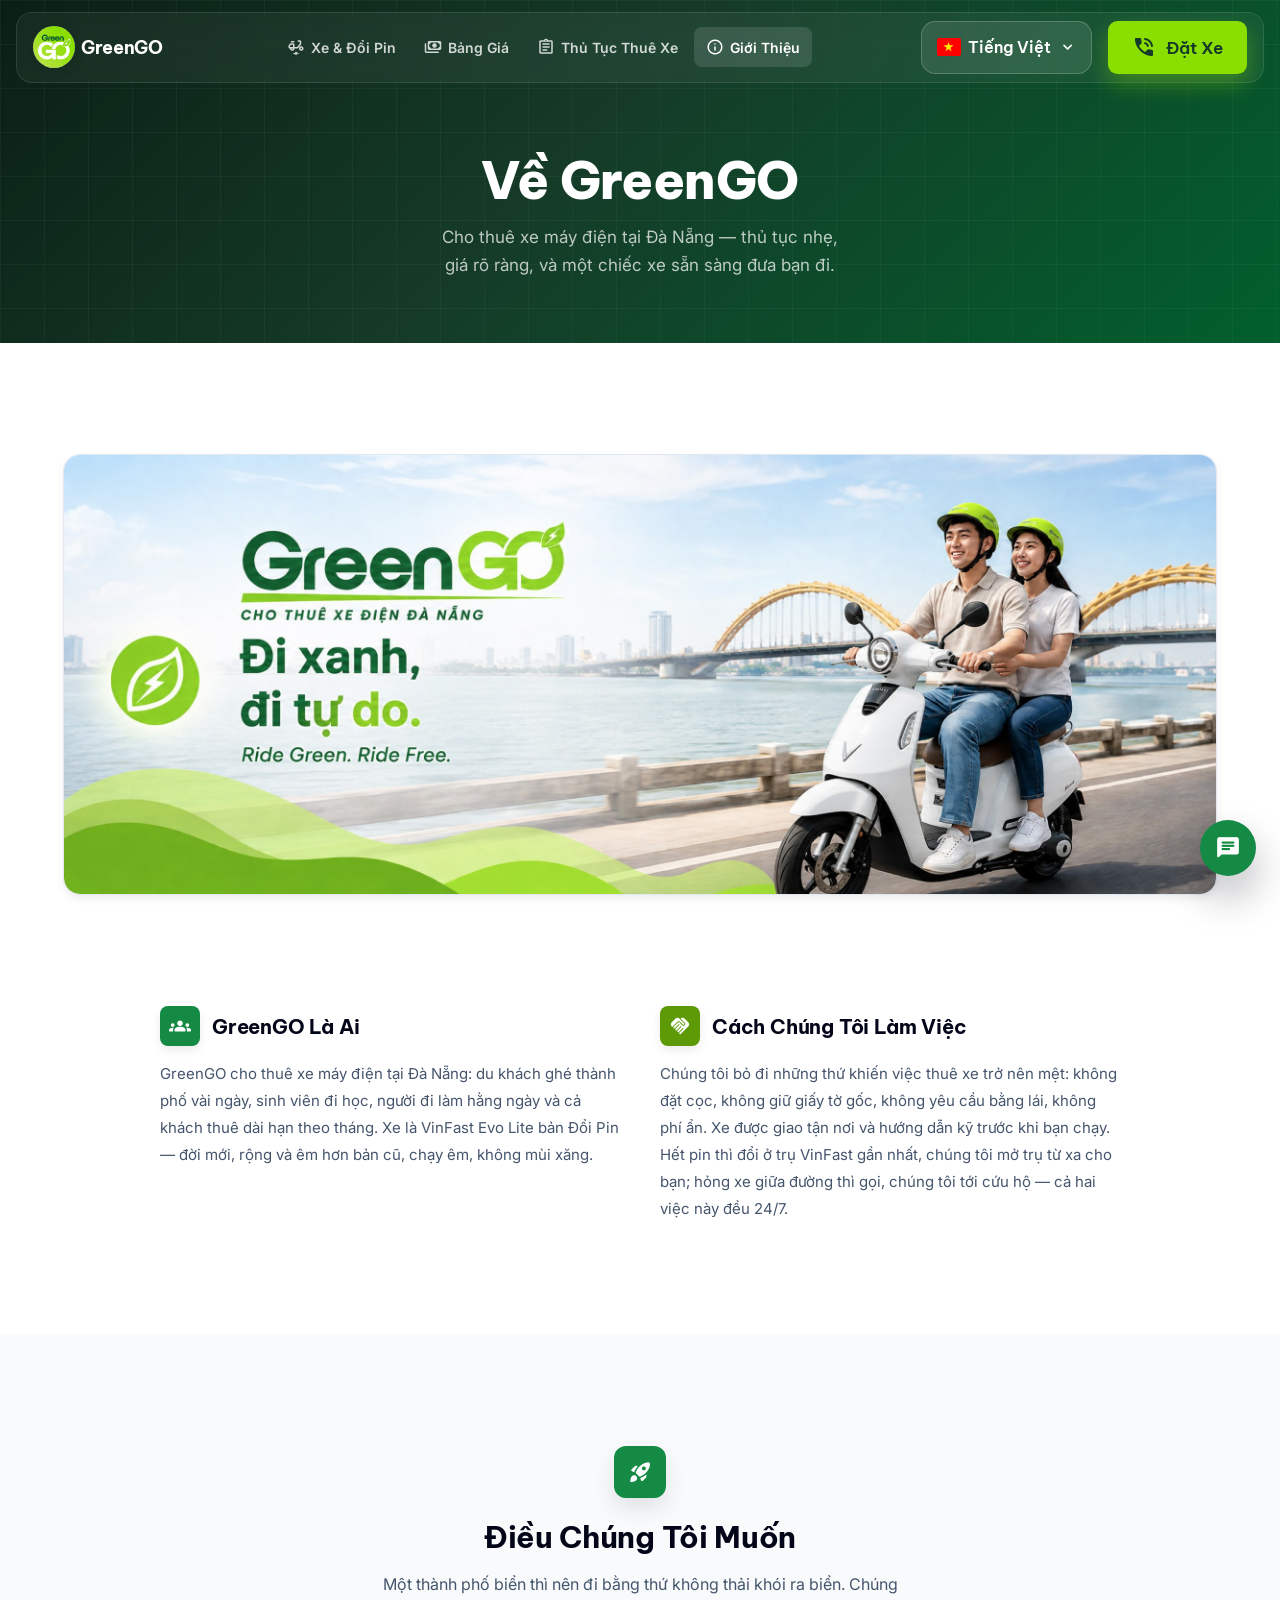
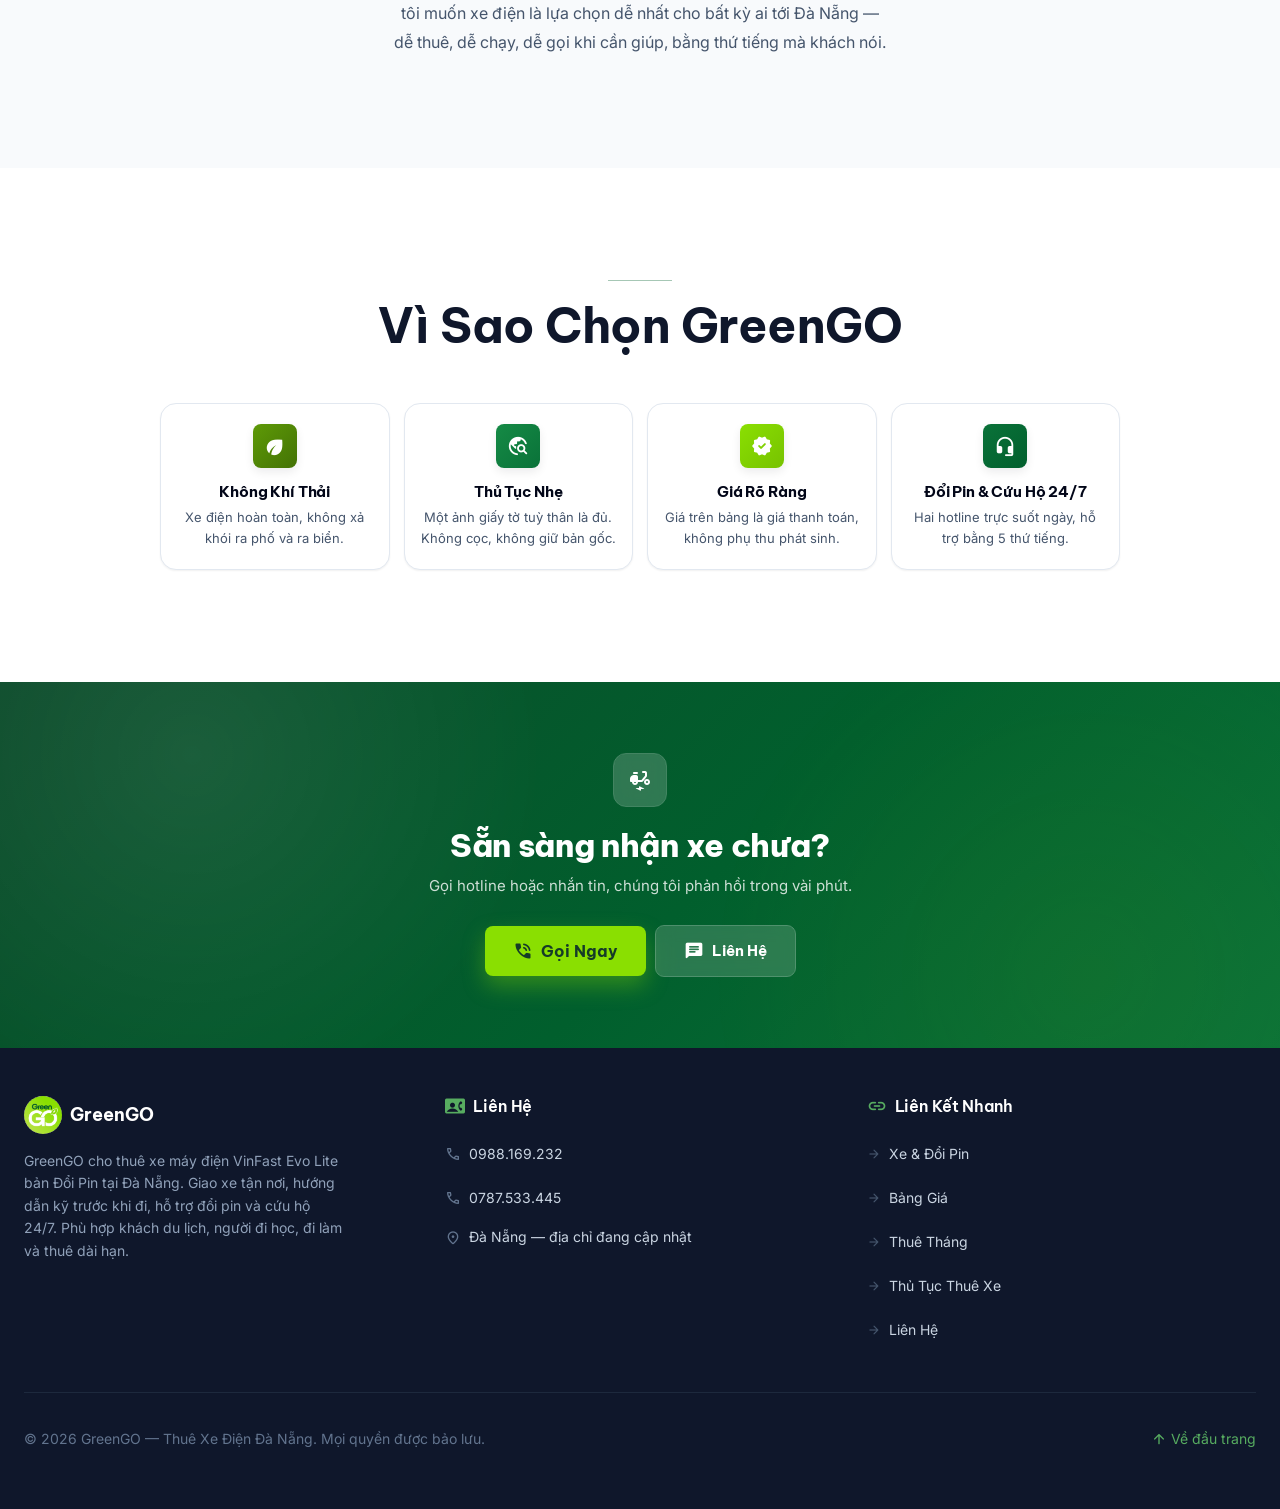
==== commit e35fb25f: "Cập nhật nội dung theo feedback khách và bộ nhận diện GreenGO - Thống nhất tên thương hiệu GreenGO ở" ====
--- a/about.html
+++ b/about.html
@@ -3,8 +3,8 @@
 <head>
 <meta charset="utf-8" />
 <meta name="viewport" content="width=device-width, initial-scale=1" />
-<title>Về GreenGo — Thuê Xe Điện Đà Nẵng</title>
-<meta name="description" content="GreenGo cho thuê xe máy điện tại Đà Nẵng: xe mới chạy 120 km mỗi lần sạc, không cọc, không bằng lái, hỗ trợ 5 thứ tiếng." />
+<title>Về GreenGO — Thuê Xe Điện Đà Nẵng</title>
+<meta name="description" content="GreenGO cho thuê xe máy điện VinFast Evo Lite tại Đà Nẵng: giao tận nơi, hướng dẫn kỹ, hỗ trợ đổi pin và cứu hộ 24/7, hỗ trợ 5 thứ tiếng. Phục vụ cả khách du lịch, người đi học, đi làm và thuê dài hạn." />
 <link rel="icon" type="image/png" href="assets/brand/logo-badge.png" />
 <link rel="apple-touch-icon" href="assets/brand/logo-badge.png" />
 <link rel="preconnect" href="https://fonts.googleapis.com" />
@@ -18,12 +18,12 @@
 <header class="site-header" id="siteHeader">
   <div class="header-bar">
     <a href="index.html" class="brand">
-      <img class="brand-mark" src="assets/brand/logo-badge.png" alt="GreenGo" width="42" height="42" />
-      <span class="brand-name">GreenGo</span>
+      <img class="brand-mark" src="assets/brand/logo-badge.png" alt="GreenGO" width="42" height="42" />
+      <span class="brand-name">GreenGO</span>
     </a>
 
     <nav class="main-nav">
-      <a class="nav-link" href="index.html#range"><span class="material-symbols-rounded s18">electric_moped</span><span data-i18n="nav.range">Quãng Đường &amp; Phạm Vi</span></a>
+      <a class="nav-link" href="index.html#range"><span class="material-symbols-rounded s18">electric_moped</span><span data-i18n="nav.range">Xe &amp; Đổi Pin</span></a>
       <a class="nav-link" href="pricing.html"><span class="material-symbols-rounded s18">payments</span><span data-i18n="nav.pricing">Bảng Giá</span></a>
       <a class="nav-link" href="procedure.html"><span class="material-symbols-rounded s18">assignment</span><span data-i18n="nav.procedure">Thủ Tục Thuê Xe</span></a>
       <a class="nav-link" href="about.html" aria-current="page"><span class="material-symbols-rounded s18">info</span><span data-i18n="nav.about">Giới Thiệu</span></a>
@@ -69,7 +69,7 @@
   </div>
 
   <div class="mobile-panel" id="mobilePanel">
-    <a href="index.html#range"><span class="material-symbols-rounded s20">electric_moped</span><span data-i18n="nav.range">Quãng Đường &amp; Phạm Vi</span></a>
+    <a href="index.html#range"><span class="material-symbols-rounded s20">electric_moped</span><span data-i18n="nav.range">Xe &amp; Đổi Pin</span></a>
     <a href="pricing.html"><span class="material-symbols-rounded s20">payments</span><span data-i18n="nav.pricing">Bảng Giá</span></a>
     <a href="procedure.html"><span class="material-symbols-rounded s20">assignment</span><span data-i18n="nav.procedure">Thủ Tục Thuê Xe</span></a>
     <a href="about.html" aria-current="page"><span class="material-symbols-rounded s20">info</span><span data-i18n="nav.about">Giới Thiệu</span></a>
@@ -82,8 +82,14 @@
     <div class="page-hero-bg"></div>
     <div class="page-hero-grid"></div>
     <div class="page-hero-in">
-      <h1 data-i18n="about.h1">Về GreenGo</h1>
+      <h1 data-i18n="about.h1">Về GreenGO</h1>
       <p class="lead" data-i18n="about.lead">Cho thuê xe máy điện tại Đà Nẵng — thủ tục nhẹ, giá rõ ràng, và một chiếc xe sẵn sàng đưa bạn đi.</p>
+    </div>
+  </section>
+
+  <section class="section" style="padding-bottom:0">
+    <div class="w-6xl" style="margin-inline:auto">
+      <img class="about-banner" src="assets/brand/banner.jpg" alt="GreenGO — Đi xanh, đi tự do. Cho thuê xe điện Đà Nẵng" loading="lazy" data-reveal />
     </div>
   </section>
 
@@ -93,9 +99,9 @@
         <div class="about-col" data-reveal>
           <div class="hd">
             <span class="ic"><span class="material-symbols-rounded s22 ico-fill">groups</span></span>
-            <h2 data-i18n="about.who.t">GreenGo Là Ai</h2>
+            <h2 data-i18n="about.who.t">GreenGO Là Ai</h2>
           </div>
-          <p data-i18n="about.who.d">GreenGo cho thuê xe máy điện tại Đà Nẵng, phục vụ cả du khách ghé thành phố vài ngày và những người ở lại lâu hơn. Toàn bộ xe đều là xe điện mới: chạy êm, không tiếng động cơ, không mùi xăng, và mỗi lần sạc đi được tới 120 km.</p>
+          <p data-i18n="about.who.d">GreenGO cho thuê xe máy điện tại Đà Nẵng: du khách ghé thành phố vài ngày, sinh viên đi học, người đi làm hằng ngày và cả khách thuê dài hạn theo tháng. Xe là VinFast Evo Lite bản Đổi Pin — đời mới, rộng và êm hơn bản cũ, chạy êm, không mùi xăng.</p>
         </div>
 
         <div class="about-col amber" data-reveal>
@@ -103,7 +109,7 @@
             <span class="ic"><span class="material-symbols-rounded s22 ico-fill">handshake</span></span>
             <h2 data-i18n="about.why.t">Cách Chúng Tôi Làm Việc</h2>
           </div>
-          <p data-i18n="about.why.d">Chúng tôi bỏ đi những thứ khiến việc thuê xe trở nên mệt: không đặt cọc, không giữ giấy tờ gốc, không yêu cầu bằng lái, không phí ẩn. Giá trên bảng là giá bạn trả. Pin hết thì chúng tôi mang pin tới đổi, không tính thêm đồng nào.</p>
+          <p data-i18n="about.why.d">Chúng tôi bỏ đi những thứ khiến việc thuê xe trở nên mệt: không đặt cọc, không giữ giấy tờ gốc, không yêu cầu bằng lái, không phí ẩn. Xe được giao tận nơi và hướng dẫn kỹ trước khi bạn chạy. Hết pin thì đổi ở trụ VinFast gần nhất, chúng tôi mở trụ từ xa cho bạn; hỏng xe giữa đường thì gọi, chúng tôi tới cứu hộ — cả hai việc này đều 24/7.</p>
         </div>
       </div>
     </div>
@@ -123,7 +129,7 @@
     <div class="w-6xl" style="margin-inline:auto">
       <div class="sec-head" data-reveal>
         <div class="sec-rule"></div>
-        <h2 data-i18n="why.h">Vì Sao Chọn GreenGo</h2>
+        <h2 data-i18n="why.h">Vì Sao Chọn GreenGO</h2>
       </div>
       <div class="why-grid">
         <div class="why" data-reveal>
@@ -143,7 +149,7 @@
         </div>
         <div class="why" data-reveal>
           <div class="ic g-primary-d"><span class="material-symbols-rounded s22 ico-fill">headset_mic</span></div>
-          <h3 data-i18n="why.4.t">Gọi Là Có Người Nghe</h3>
+          <h3 data-i18n="why.4.t">Đổi Pin &amp; Cứu Hộ 24/7</h3>
           <p data-i18n="why.4.d">Hai hotline trực suốt ngày, hỗ trợ bằng 5 thứ tiếng.</p>
         </div>
       </div>
@@ -172,10 +178,10 @@
     <div class="footer-grid">
       <div>
         <div class="footer-brand">
-          <img class="mk" src="assets/brand/logo-badge.png" alt="GreenGo" width="38" height="38" />
-          <span class="nm">GreenGo</span>
-        </div>
-        <p class="footer-about" data-i18n="hero.desc">GreenGo cho thuê xe máy điện tại Đà Nẵng. Xe mới – chạy êm – tiết kiệm – thân thiện môi trường. Phù hợp khách du lịch, đi biển, đi phố cực chill.</p>
+          <img class="mk" src="assets/brand/logo-badge.png" alt="GreenGO" width="38" height="38" />
+          <span class="nm">GreenGO</span>
+        </div>
+        <p class="footer-about" data-i18n="hero.desc">GreenGO cho thuê xe máy điện VinFast Evo Lite bản Đổi Pin tại Đà Nẵng. Giao xe tận nơi, hướng dẫn kỹ trước khi đi, hỗ trợ đổi pin và cứu hộ 24/7. Phù hợp khách du lịch, người đi học, đi làm và thuê dài hạn.</p>
       </div>
 
       <div class="footer-col">
@@ -193,8 +199,9 @@
       <div class="footer-col">
         <h3><span class="material-symbols-rounded s20">link</span><span data-i18n="footer.links">Liên Kết Nhanh</span></h3>
         <div class="footer-links quick">
-          <a href="index.html#range"><span class="material-symbols-rounded s14">arrow_forward</span><span data-i18n="nav.range">Quãng Đường &amp; Phạm Vi</span></a>
+          <a href="index.html#range"><span class="material-symbols-rounded s14">arrow_forward</span><span data-i18n="nav.range">Xe &amp; Đổi Pin</span></a>
           <a href="pricing.html"><span class="material-symbols-rounded s14">arrow_forward</span><span data-i18n="nav.pricing">Bảng Giá</span></a>
+          <a href="index.html#month"><span class="material-symbols-rounded s14">arrow_forward</span><span data-i18n="nav.month">Thuê Tháng</span></a>
           <a href="procedure.html"><span class="material-symbols-rounded s14">arrow_forward</span><span data-i18n="nav.procedure">Thủ Tục Thuê Xe</span></a>
           <a href="index.html#contact"><span class="material-symbols-rounded s14">arrow_forward</span><span data-i18n="contact.h">Liên Hệ</span></a>
         </div>
@@ -202,7 +209,7 @@
     </div>
 
     <div class="footer-bottom">
-      <p>© <span id="year">2026</span> GreenGo — <span data-i18n="hero.title2">Thuê Xe Điện Đà Nẵng</span>. <span data-i18n="footer.rights">Mọi quyền được bảo lưu</span>.</p>
+      <p>© <span id="year">2026</span> GreenGO — <span data-i18n="hero.title2">Thuê Xe Điện Đà Nẵng</span>. <span data-i18n="footer.rights">Mọi quyền được bảo lưu</span>.</p>
       <a href="index.html" class="to-top"><span class="material-symbols-rounded s16">arrow_upward</span><span data-i18n="footer.top">Về đầu trang</span></a>
     </div>
   </div>
@@ -227,22 +234,8 @@
       <span class="modal-avatar"><span class="material-symbols-rounded s24 ico-fill">support_agent</span></span>
       <div class="modal-heading">
         <h2 id="bookingModalTitle" data-i18n="modal.title">Đặt xe ngay hôm nay!</h2>
-        <p><span data-branch-name>GreenGo Đà Nẵng</span> · <span data-i18n="modal.sub">Chọn kênh — chúng tôi phản hồi trong vài phút</span></p>
-      </div>
-    </div>
-
-    <div class="dd" data-dd data-branch-dd>
-      <button type="button" class="branch-btn on-light" data-dd-toggle aria-expanded="false">
-        <span class="left">
-          <span class="branch-ico"><span class="material-symbols-rounded s18 ico-fill">storefront</span></span>
-          <span style="min-width:0">
-            <span class="branch-label" data-i18n="branch.label">Chi nhánh đang chọn</span>
-            <span class="branch-value" data-branch-name>GreenGo Đà Nẵng</span>
-          </span>
-        </span>
-        <span class="material-symbols-rounded s22 chev">expand_more</span>
-      </button>
-      <div class="dd-menu branch-menu" role="menu"></div>
+        <p><span data-branch-name>GreenGO Đà Nẵng</span> · <span data-i18n="modal.sub">Chọn kênh — chúng tôi phản hồi trong vài phút</span></p>
+      </div>
     </div>
 
     <div class="modal-calls">
@@ -266,7 +259,7 @@
 
     <div class="modal-chan-head">
       <span data-i18n="modal.orMessage">Hoặc nhắn tin qua</span>
-      <span class="right" data-branch-name>GreenGo Đà Nẵng</span>
+      <span class="right" data-branch-name>GreenGO Đà Nẵng</span>
     </div>
     <div class="chan-grid" id="chanGrid"></div>
 
--- a/assets/site.css
+++ b/assets/site.css
@@ -1,23 +1,33 @@
 /* ============================================================
-   Design tokens — trích từ hệ màu của bản gốc
+   Design tokens — theo brand guideline GreenGO
+   ------------------------------------------------------------
+   Forest Green #015F2D · Energy Lime #8ADF01 · Fresh Lime #B8F23A
+   Cool Mint #D1F294 · Ice Green #F4FFF0 · Deep Leaf #153B28
+
+   • primary = thang xanh lá đậm (chữ, nền tối, viền)
+   • accent  = lime của logo, dùng cho nút kêu gọi hành động
+   • eco     = lime chuyển dần sang xanh đậm, để chữ trắng vẫn đọc được
    ============================================================ */
 :root{
-  --primary-50:#f0f9ff;  --primary-100:#e0f2fe; --primary-200:#bae6fd; --primary-300:#7dd3fc;
-  --primary-400:#38bdf8; --primary-500:#0ea5e9; --primary-600:#0284c7; --primary-700:#0369a1;
-  --primary-800:#075985; --primary-900:#0c4a6e;
-
-  --accent-50:#fffbeb;  --accent-300:#fcd34d; --accent-400:#fbbf24; --accent-500:#f59e0b;
-  --accent-600:#d97706; --accent-700:#b45309;
-
-  --eco-50:#ecfdf5;  --eco-100:#d1fae5; --eco-200:#a7f3d0; --eco-300:#6ee7b7;
-  --eco-400:#34d399; --eco-500:#10b981; --eco-600:#059669; --eco-700:#047857;
+  --primary-50:#f4fff0;  --primary-100:#e7f8dc; --primary-200:#cbeab4; --primary-300:#9ad285;
+  --primary-400:#57ac60; --primary-500:#158a45; --primary-600:#0a7239; --primary-700:#015f2d;
+  --primary-800:#0b4b2a; --primary-900:#153b28;
+
+  --accent-50:#f4fff0;  --accent-300:#d1f294; --accent-400:#b8f23a; --accent-500:#8adf01;
+  --accent-600:#77c201; --accent-700:#4f7f06;
+
+  --eco-50:#f4fff0;  --eco-100:#e7f8dc; --eco-200:#d1f294; --eco-300:#b8f23a;
+  --eco-400:#8adf01; --eco-500:#5e9a07; --eco-600:#437205; --eco-700:#2f5206;
+
+  /* Chữ trên nền lime phải là xanh đậm, không được để trắng */
+  --on-accent:#153b28;
 
   --slate-50:#f8fafc;  --slate-100:#f1f5f9; --slate-200:#e2e8f0; --slate-300:#cad5e2;
   --slate-400:#90a1b9; --slate-500:#62748e; --slate-600:#45556c; --slate-700:#314158;
   --slate-800:#1d293d; --slate-900:#0f172b; --slate-950:#020618;
 
-  --cyan-50:#ecfeff; --cyan-100:#cefafe;
-  --ios-blue:#007AFF;
+  --cyan-50:#f4fff0; --cyan-100:#d8efc8;
+  --ios-blue:#015f2d;
 
   --font-body:'Inter',system-ui,-apple-system,'Segoe UI',sans-serif;
   --font-display:'Be Vietnam Pro',var(--font-body);
@@ -27,7 +37,7 @@
   --shadow-md:0 4px 10px rgba(2,6,23,.08);
   --shadow-lg:0 10px 22px rgba(2,6,23,.10);
   --shadow-xl:0 20px 40px rgba(2,6,23,.10);
-  --shadow-2xl:0 28px 60px rgba(13,78,100,.12);
+  --shadow-2xl:0 28px 60px rgba(21,59,40,.14);
   --header-h:68px;
 }
 
@@ -81,12 +91,12 @@
   transition:background-color .2s,box-shadow .2s,transform .12s;
 }
 .btn:active{transform:scale(.98)}
-.btn:focus-visible{outline:none;box-shadow:0 0 0 4px rgba(125,211,252,.4)}
+.btn:focus-visible{outline:none;box-shadow:0 0 0 4px rgba(138,223,1,.45)}
 .btn-accent{
-  background:var(--accent-500);color:#fff;
-  box-shadow:0 10px 22px rgba(245,158,11,.25);
-}
-.btn-accent:hover{background:var(--accent-600);box-shadow:0 20px 40px rgba(245,158,11,.25)}
+  background:var(--accent-500);color:var(--on-accent);
+  box-shadow:0 10px 22px rgba(138,223,1,.35);
+}
+.btn-accent:hover{background:var(--accent-600);box-shadow:0 20px 40px rgba(138,223,1,.32)}
 .btn-sm{padding:.625rem 1.25rem;font-size:.875rem;font-weight:600}
 /* nút ngôn ngữ + nút Đặt Xe trên header: to hơn 2% */
 /* nút ngôn ngữ + nút Đặt Xe trên header: to hơn 20% */
@@ -219,9 +229,9 @@
    ============================================================ */
 .hero{
   position:relative;isolation:isolate;display:flex;align-items:center;
-  min-height:100svh;overflow:hidden;background:var(--slate-950);
-}
-.hero-bg{position:absolute;inset:0;background:linear-gradient(135deg,#020617 0%,#0f172a 42%,#075985 100%)}
+  min-height:100svh;overflow:hidden;background:var(--primary-900);
+}
+.hero-bg{position:absolute;inset:0;background:linear-gradient(135deg,#0a1f14 0%,#153b28 45%,#015f2d 100%)}
 .hero-grid{
   position:absolute;inset:0;opacity:.7;
   background-image:linear-gradient(rgba(255,255,255,.08) 1px,transparent 1px),
@@ -246,7 +256,7 @@
 .hero h1{font-size:2.35rem;font-weight:800;line-height:1.05}
 .hero h1 .sub{display:block;margin-top:.5rem;color:var(--primary-200)}
 .hero h1 .sub > span{display:block}
-.hero-lead{margin-top:1rem;max-width:36rem;font-size:1rem;font-weight:600;line-height:1.6;color:#dff2fe}
+.hero-lead{margin-top:1rem;max-width:36rem;font-size:1rem;font-weight:600;line-height:1.6;color:#e7f8dc}
 .hero-desc{margin-top:.75rem;max-width:36rem;font-size:.875rem;line-height:1.5rem;color:rgba(255,255,255,.7)}
 .hero-actions{display:flex;flex-direction:column;gap:.5rem;margin-top:1.5rem;min-width:0}
 .hero-actions .stack{display:flex;flex-direction:column;gap:.5rem;min-width:0;width:100%}
@@ -270,7 +280,7 @@
 .branch-label{display:block;font-size:11px;font-weight:600;text-transform:uppercase;line-height:1;color:rgba(255,255,255,.55)}
 .branch-value{display:block;margin-top:.375rem;font-family:var(--font-display);font-size:.875rem;font-weight:700;line-height:1;overflow:hidden;text-overflow:ellipsis;white-space:nowrap}
 .branch-btn.on-light{border-color:var(--slate-200);background:#fff;color:var(--slate-950)}
-.branch-btn.on-light:hover{border-color:var(--primary-200);background:rgba(240,249,255,.55)}
+.branch-btn.on-light:hover{border-color:var(--primary-200);background:rgba(244,255,240,.7)}
 .branch-btn.on-light .branch-label{color:var(--slate-500)}
 .branch-menu{left:0;right:0;min-width:0}
 .is-static .chev{display:none}
@@ -320,7 +330,7 @@
   background:rgba(255,255,255,.1);box-shadow:0 10px 22px rgba(2,6,23,.2);
   -webkit-backdrop-filter:blur(18px);backdrop-filter:blur(18px);
 }
-.stat .ic{width:36px;height:36px;flex-shrink:0;display:grid;place-items:center;border-radius:var(--radius-sm);background:rgba(251,191,36,.15);color:var(--accent-300)}
+.stat .ic{width:36px;height:36px;flex-shrink:0;display:grid;place-items:center;border-radius:var(--radius-sm);background:rgba(184,242,58,.16);color:var(--accent-300)}
 .stat .t{font-family:var(--font-display);font-size:.875rem;font-weight:700;line-height:1.2}
 .stat .d{margin-top:.25rem;font-size:.75rem;line-height:1.35;color:rgba(255,255,255,.6)}
 
@@ -328,7 +338,7 @@
    Tiêu đề section
    ============================================================ */
 .sec-head{max-width:48rem;margin:0 auto 2rem;text-align:center}
-.sec-rule{width:64px;height:1px;margin:0 auto 1rem;background:rgba(14,165,233,.4)}
+.sec-rule{width:64px;height:1px;margin:0 auto 1rem;background:rgba(1,95,45,.35)}
 .sec-head h2{font-size:1.5rem;font-weight:700;line-height:1.2;margin-bottom:.75rem;color:var(--slate-900)}
 .sec-head p{font-size:.875rem;color:var(--slate-500);max-width:42rem;margin-inline:auto}
 
@@ -341,7 +351,7 @@
   background:#fff;padding:1rem;box-shadow:var(--shadow-sm);
   transition:border-color .3s,box-shadow .3s,transform .3s;
 }
-.range-card:hover{border-color:var(--primary-200);box-shadow:0 20px 40px rgba(12,74,110,.06)}
+.range-card:hover{border-color:var(--primary-200);box-shadow:0 20px 40px rgba(21,59,40,.08)}
 .range-ico{
   width:44px;height:44px;margin-bottom:.75rem;display:grid;place-items:center;
   border-radius:var(--radius-sm);color:#fff;box-shadow:var(--shadow-md);transition:transform .3s;
@@ -366,8 +376,8 @@
 }
 .price-hero-glow{
   position:absolute;inset:0;
-  background:linear-gradient(135deg,rgba(34,211,238,.28),rgba(236,253,245,.78) 48%,rgba(255,251,235,.74)),
-             radial-gradient(circle at 84% 12%,rgba(16,185,129,.22),transparent 30%);
+  background:linear-gradient(135deg,rgba(138,223,1,.24),rgba(244,255,240,.86) 48%,rgba(231,248,220,.78)),
+             radial-gradient(circle at 84% 12%,rgba(138,223,1,.22),transparent 30%);
 }
 .price-hero-top{position:absolute;inset:0 0 auto 0;height:4px;background:linear-gradient(to right,var(--eco-400),var(--primary-300),var(--accent-300))}
 .price-hero-body{position:relative;display:flex;flex-direction:column;height:100%}
@@ -380,7 +390,7 @@
 }
 .tag-save{
   border-radius:var(--radius-sm);background:var(--eco-500);padding:.5rem .75rem;
-  font-size:.75rem;font-weight:700;color:#fff;box-shadow:0 6px 14px rgba(16,185,129,.2);
+  font-size:.75rem;font-weight:700;color:#fff;box-shadow:0 6px 14px rgba(94,154,7,.24);
   outline:1px solid var(--eco-400);
 }
 .price-hero-main{display:grid;flex:1;gap:1.25rem}
@@ -404,7 +414,7 @@
   border-radius:var(--radius);border:1px solid var(--slate-200);background:#fff;padding:1rem;
   box-shadow:var(--shadow-sm);transition:border-color .2s,box-shadow .2s;
 }
-.price-row:hover{border-color:var(--primary-200);box-shadow:0 20px 40px rgba(12,74,110,.06)}
+.price-row:hover{border-color:var(--primary-200);box-shadow:0 20px 40px rgba(21,59,40,.08)}
 .price-row-in{display:grid;gap:1rem}
 .price-row-head{display:flex;flex-wrap:wrap;align-items:center;gap:.5rem;margin-bottom:.5rem}
 .price-row-title{display:flex;align-items:center;gap:.5rem;font-family:var(--font-display);font-size:1rem;font-weight:700;color:var(--slate-950)}
@@ -440,8 +450,8 @@
 .proc-side{position:relative;padding:1.25rem;color:var(--slate-950)}
 .proc-side-glow{
   position:absolute;inset:0;
-  background:linear-gradient(135deg,rgba(34,211,238,.30),rgba(236,253,245,.82) 56%,rgba(255,251,235,.72)),
-             radial-gradient(circle at 20% 20%,rgba(16,185,129,.20),transparent 28%);
+  background:linear-gradient(135deg,rgba(138,223,1,.26),rgba(244,255,240,.88) 56%,rgba(231,248,220,.76)),
+             radial-gradient(circle at 20% 20%,rgba(138,223,1,.20),transparent 28%);
 }
 .proc-side-in{position:relative}
 .proc-logo{height:22px;width:auto;display:block}
@@ -455,11 +465,11 @@
   background:#fff;padding:.75rem;box-shadow:var(--shadow-sm);
   transition:border-color .2s,box-shadow .2s;
 }
-.step:hover{border-color:var(--primary-200);box-shadow:0 20px 40px rgba(12,74,110,.06)}
+.step:hover{border-color:var(--primary-200);box-shadow:0 20px 40px rgba(21,59,40,.08)}
 .step-top{display:flex;align-items:flex-start;justify-content:space-between;gap:.75rem;margin-bottom:.75rem}
 .step-ico{width:40px;height:40px;display:grid;place-items:center;border-radius:var(--radius-sm)}
 .step-ico.p{background:var(--primary-50);color:var(--primary-600)}
-.step-ico.a{background:var(--accent-50);color:var(--accent-600)}
+.step-ico.a{background:var(--accent-50);color:var(--accent-700)}
 .step-ico.e{background:var(--eco-50);color:var(--eco-600)}
 .step-ico.s{background:var(--slate-100);color:var(--primary-700)}
 .step-num{font-family:var(--font-display);font-size:1.5rem;font-weight:800;line-height:1;color:var(--slate-100);transition:color .2s}
@@ -475,8 +485,8 @@
 .contact{position:relative;overflow:hidden;background:var(--slate-50)}
 .contact-glow{
   position:absolute;inset:0;
-  background:radial-gradient(circle at 18% 10%,rgba(14,165,233,.10),transparent 34%),
-             radial-gradient(circle at 88% 18%,rgba(16,185,129,.10),transparent 32%);
+  background:radial-gradient(circle at 18% 10%,rgba(1,95,45,.10),transparent 34%),
+             radial-gradient(circle at 88% 18%,rgba(138,223,1,.14),transparent 32%);
 }
 .contact-inner{position:relative;max-width:64rem;margin-inline:auto}
 .contact-card{
@@ -492,7 +502,7 @@
 .contact-row{
   display:flex;align-items:center;gap:1rem;min-height:76px;
   border-radius:var(--radius-lg);border:1px solid var(--primary-100);
-  background:rgba(240,249,255,.7);padding:.75rem 1rem;box-shadow:var(--shadow-sm);
+  background:rgba(244,255,240,.8);padding:.75rem 1rem;box-shadow:var(--shadow-sm);
   transition:border-color .2s,background-color .2s,box-shadow .2s,transform .12s;
 }
 .contact-row:hover{border-color:var(--primary-200);background:var(--primary-50);box-shadow:var(--shadow-md)}
@@ -501,16 +511,16 @@
 .contact-row .ic{width:56px;height:56px;flex-shrink:0;display:grid;place-items:center;border-radius:var(--radius);background:var(--primary-600);color:#fff;box-shadow:0 10px 22px rgba(2,132,199,.2)}
 .contact-row .k{display:block;font-size:.75rem;font-weight:600;text-transform:uppercase;letter-spacing:.04em;color:var(--slate-500)}
 .contact-row .v{display:block;margin-top:.25rem;font-family:var(--font-display);font-size:1.25rem;font-weight:700;color:var(--slate-950)}
-.contact-row.map{border-color:var(--eco-100);background:rgba(236,253,245,.5)}
+.contact-row.map{border-color:var(--eco-100);background:rgba(244,255,240,.6)}
 .contact-row.map:hover{border-color:var(--eco-200);background:var(--eco-50)}
-.contact-row.map .ic{background:var(--eco-500);box-shadow:0 10px 22px rgba(16,185,129,.2)}
+.contact-row.map .ic{background:var(--eco-500);box-shadow:0 10px 22px rgba(94,154,7,.24)}
 .contact-row.map .v{font-size:1.125rem}
 .call-now{
   display:inline-flex;align-items:center;justify-content:center;gap:.5rem;
   width:100%;min-height:56px;margin-bottom:1.5rem;padding:.875rem 1.5rem;
-  border-radius:var(--radius);background:var(--accent-500);color:#fff;
+  border-radius:var(--radius);background:var(--accent-500);color:var(--on-accent);
   font-family:var(--font-display);font-size:1rem;font-weight:700;
-  box-shadow:0 10px 22px rgba(245,158,11,.2);transition:background-color .2s,transform .12s;
+  box-shadow:0 10px 22px rgba(138,223,1,.32);transition:background-color .2s,transform .12s;
 }
 .call-now:hover{background:var(--accent-600)}
 .call-now:active{transform:scale(.98)}
@@ -747,7 +757,7 @@
 .modal-head{display:flex;align-items:flex-start;gap:.875rem;margin-bottom:1rem;padding-right:2.75rem}
 .modal-avatar{
   width:52px;height:52px;flex-shrink:0;display:grid;place-items:center;border-radius:999px;
-  background:var(--ios-blue);color:#fff;box-shadow:0 10px 22px rgba(0,122,255,.28);
+  background:var(--ios-blue);color:#fff;box-shadow:0 10px 22px rgba(1,95,45,.28);
 }
 .modal-heading{min-width:0}
 .modal-heading h2{font-family:var(--font-display);font-size:1.25rem;font-weight:700;line-height:1.25;color:var(--slate-950)}
@@ -771,7 +781,7 @@
 .call-row:active{background:var(--slate-100)}
 .call-row .ic{
   width:44px;height:44px;flex-shrink:0;display:grid;place-items:center;border-radius:999px;
-  background:var(--eco-500);color:#fff;box-shadow:0 8px 18px rgba(16,185,129,.28);
+  background:var(--eco-500);color:#fff;box-shadow:0 8px 18px rgba(94,154,7,.28);
 }
 .call-row .tx{flex:1;min-width:0}
 .call-row .num{display:block;font-family:var(--font-display);font-size:1.125rem;font-weight:700;color:var(--slate-950)}
@@ -853,7 +863,7 @@
   position:relative;isolation:isolate;overflow:hidden;background:var(--slate-950);
   padding:6.5rem 1rem 3rem;text-align:center;
 }
-.page-hero-bg{position:absolute;inset:0;background:linear-gradient(135deg,#020617 0%,#0f172a 42%,#075985 100%)}
+.page-hero-bg{position:absolute;inset:0;background:linear-gradient(135deg,#0a1f14 0%,#153b28 45%,#015f2d 100%)}
 .page-hero-grid{
   position:absolute;inset:0;opacity:.55;
   background-image:linear-gradient(rgba(255,255,255,.07) 1px,transparent 1px),
@@ -903,13 +913,13 @@
   padding:1.125rem;box-shadow:var(--shadow-sm);
   transition:border-color .25s,box-shadow .25s;
 }
-.plan-row:hover{border-color:var(--primary-200);box-shadow:0 20px 40px rgba(12,74,110,.07)}
+.plan-row:hover{border-color:var(--primary-200);box-shadow:0 20px 40px rgba(21,59,40,.09)}
 .plan-row.featured{border-color:var(--primary-300);background:var(--primary-50)}
 .plan-ico{
   width:40px;height:40px;flex-shrink:0;display:grid;place-items:center;border-radius:999px;
   background:var(--slate-100);color:var(--primary-600);
 }
-.plan-row.featured .plan-ico{background:#fff;color:var(--accent-600)}
+.plan-row.featured .plan-ico{background:#fff;color:var(--accent-700)}
 .plan-main{min-width:0}
 .plan-head{display:flex;flex-wrap:wrap;align-items:center;gap:.5rem;margin-bottom:.25rem}
 .plan-head h3{font-family:var(--font-display);font-size:1.0625rem;font-weight:700;color:var(--slate-950)}
@@ -958,7 +968,7 @@
 }
 .faq summary::-webkit-details-marker{display:none}
 .faq summary:hover{color:var(--primary-800)}
-.faq summary:focus-visible{outline:none;box-shadow:inset 0 0 0 3px rgba(125,211,252,.45)}
+.faq summary:focus-visible{outline:none;box-shadow:inset 0 0 0 3px rgba(138,223,1,.45)}
 .faq .num{
   width:24px;height:24px;flex-shrink:0;display:grid;place-items:center;border-radius:999px;
   background:var(--primary-100);color:var(--primary-700);
@@ -993,7 +1003,7 @@
   border-radius:var(--radius);border:1px solid var(--slate-200);background:#fff;
   padding:.875rem 1rem;box-shadow:var(--shadow-sm);
 }
-.tip .material-symbols-rounded{color:var(--accent-500);flex-shrink:0}
+.tip .material-symbols-rounded{color:var(--eco-500);flex-shrink:0}
 .tip span:last-child{font-size:.875rem;line-height:1.5;color:var(--slate-700)}
 
 /* Giới thiệu — hai khối mở đầu đặt cạnh nhau */
@@ -1003,7 +1013,7 @@
   width:40px;height:40px;flex-shrink:0;display:grid;place-items:center;border-radius:var(--radius-sm);
   background:var(--primary-500);color:#fff;box-shadow:var(--shadow-md);
 }
-.about-col.amber .ic{background:var(--accent-500)}
+.about-col.amber .ic{background:var(--eco-500)}
 .about-col h2{font-family:var(--font-display);font-size:1.25rem;font-weight:700;color:var(--slate-950)}
 .about-col p{font-size:.9375rem;line-height:1.8;color:var(--slate-600)}
 
@@ -1023,7 +1033,7 @@
   padding:1.25rem 1rem;box-shadow:var(--shadow-sm);text-align:center;
   transition:border-color .25s,box-shadow .25s,transform .25s;
 }
-.why:hover{border-color:var(--primary-200);box-shadow:0 20px 40px rgba(12,74,110,.06)}
+.why:hover{border-color:var(--primary-200);box-shadow:0 20px 40px rgba(21,59,40,.08)}
 .why .ic{
   width:44px;height:44px;margin:0 auto .875rem;display:grid;place-items:center;
   border-radius:var(--radius-sm);color:#fff;box-shadow:var(--shadow-md);
@@ -1034,13 +1044,13 @@
 /* Dải kêu gọi cuối trang — xanh, tràn viền, căn giữa */
 .cta-band{
   position:relative;overflow:hidden;
-  background:linear-gradient(135deg,var(--primary-600) 0%,var(--primary-500) 55%,var(--primary-400) 100%);
+  background:linear-gradient(135deg,var(--primary-800) 0%,var(--primary-700) 55%,var(--primary-600) 100%);
   padding:3.5rem 1rem;text-align:center;color:#fff;
 }
 .cta-band::after{
   content:'';position:absolute;inset:0;opacity:.35;
   background:radial-gradient(circle at 15% 20%,rgba(255,255,255,.22),transparent 32%),
-             radial-gradient(circle at 85% 80%,rgba(16,185,129,.28),transparent 34%);
+             radial-gradient(circle at 85% 80%,rgba(94,154,7,.28),transparent 34%);
 }
 .cta-band-in{position:relative;z-index:1;max-width:36rem;margin-inline:auto}
 .cta-band .ic{
@@ -1103,3 +1113,163 @@
 .nav-link[aria-current="page"]{color:#fff;background:rgba(255,255,255,.12)}
 .site-header.scrolled .nav-link[aria-current="page"]{color:var(--primary-700);background:var(--primary-50)}
 .mobile-panel a[aria-current="page"]{color:var(--primary-800);background:var(--primary-50)}
+
+/* ============================================================
+   Kênh liên hệ chưa có link thật → khoá lại, không phải link chết
+   ============================================================ */
+.social .sb{
+  font-size:11px;line-height:1.2;color:var(--slate-400);
+  max-width:100%;overflow:hidden;text-overflow:ellipsis;white-space:nowrap;
+}
+.social .sb:empty{display:none}
+.social.is-off{opacity:.5;cursor:default;pointer-events:none}
+.social.is-off:hover{background:#fff;outline-color:rgba(226,232,240,.8)}
+
+/* ============================================================
+   Giá cũ bị gạch (gói tháng đang khuyến mãi)
+   ============================================================ */
+.price-old{
+  font-family:var(--font-display);font-size:.875rem;font-weight:600;
+  color:var(--slate-400);line-height:1.2;
+}
+.price-old s{text-decoration-thickness:1.5px}
+.plan-chip .o{
+  margin-top:.375rem;font-family:var(--font-display);font-size:.75rem;font-weight:600;
+  color:rgba(255,255,255,.45);line-height:1;
+}
+.plan-chip .o + .v{margin-top:.1875rem}
+
+/* ============================================================
+   Dòng xe
+   ============================================================ */
+.bike-split{display:grid;gap:1.5rem;align-items:center}
+.bike-visual{
+  border-radius:var(--radius-xl);padding:1rem;
+  background:linear-gradient(to bottom right,var(--eco-50),var(--primary-50));
+  outline:1px solid var(--slate-200);
+}
+.bike-visual img{width:100%;height:auto;margin-inline:auto}
+.bike-name{
+  font-family:var(--font-display);font-size:1.25rem;font-weight:800;
+  color:var(--slate-950);margin-bottom:.625rem;
+}
+.bike-lead{font-size:.9375rem;line-height:1.8;color:var(--slate-600);margin-bottom:1.25rem}
+.spec-list{display:grid;gap:.625rem;margin:0}
+.spec{
+  display:grid;gap:.25rem;padding:.75rem .875rem;
+  border-radius:var(--radius);background:#fff;outline:1px solid var(--slate-200);
+}
+.spec dt{
+  display:flex;align-items:center;gap:.5rem;
+  font-family:var(--font-display);font-size:.8125rem;font-weight:700;color:var(--slate-900);
+}
+.spec dt .material-symbols-rounded{color:var(--primary-600)}
+.spec dd{margin:0;font-size:.8125rem;line-height:1.6;color:var(--slate-600)}
+
+.bike-shots{display:grid;grid-template-columns:repeat(2,minmax(0,1fr));gap:.75rem;margin-top:1.5rem}
+.bike-shots figure{margin:0;border-radius:var(--radius);overflow:hidden;background:#fff;outline:1px solid var(--slate-200)}
+.bike-shots img{width:100%;height:180px;object-fit:cover;object-position:center}
+.bike-shots figcaption{padding:.625rem .75rem;font-size:.75rem;line-height:1.5;color:var(--slate-500)}
+
+/* ============================================================
+   Bốn bước đổi pin
+   ============================================================ */
+.swap-steps{
+  list-style:none;margin:0 auto;padding:0;max-width:56rem;
+  display:grid;grid-template-columns:repeat(2,minmax(0,1fr));gap:.75rem;
+}
+.swap-step{
+  display:flex;gap:.875rem;padding:1rem;
+  border-radius:var(--radius);background:#fff;
+  outline:1px solid var(--slate-200);box-shadow:var(--shadow-sm);
+}
+.swap-step .n{
+  width:30px;height:30px;flex-shrink:0;display:grid;place-items:center;border-radius:999px;
+  background:var(--primary-600);color:#fff;
+  font-family:var(--font-display);font-size:.8125rem;font-weight:800;
+}
+.swap-step h3{font-size:.9375rem;font-weight:700;color:var(--slate-900);margin-bottom:.25rem}
+.swap-step p{font-size:.8125rem;line-height:1.6;color:var(--slate-600)}
+
+/* ============================================================
+   Thẻ ghi chú (phí đổi pin, quy định ngày thuê)
+   ============================================================ */
+.note-card{
+  display:flex;gap:.875rem;max-width:56rem;margin:1.5rem auto 0;padding:1rem 1.125rem;
+  border-radius:var(--radius);border:1px solid var(--accent-300);background:var(--accent-50);
+}
+.note-card > .material-symbols-rounded{color:var(--accent-700);margin-top:2px}
+.note-card .t{font-family:var(--font-display);font-size:.9375rem;font-weight:700;color:var(--slate-900)}
+.note-card .d{margin-top:.25rem;font-size:.8125rem;line-height:1.7;color:var(--slate-600)}
+.note-card.soft{border-color:var(--slate-200);background:var(--slate-50)}
+.note-card.soft > .material-symbols-rounded{color:var(--primary-600)}
+
+/* ============================================================
+   Thuê tháng
+   ============================================================ */
+.month-card{
+  display:grid;gap:1.5rem;max-width:64rem;margin-inline:auto;padding:1.5rem;
+  border-radius:var(--radius-xl);background:#fff;
+  outline:1px solid var(--slate-200);box-shadow:var(--shadow-lg);
+}
+.month-card .sec-head{text-align:left;margin-inline:0}
+.month-card .sec-rule{margin-inline:0}
+.month-lead{font-size:.9375rem;line-height:1.8;color:var(--slate-600)}
+.month-list{list-style:none;margin:1.25rem 0 0;padding:0;display:grid;gap:.625rem}
+.month-list li{display:flex;align-items:flex-start;gap:.625rem;font-size:.875rem;line-height:1.6;color:var(--slate-700)}
+.month-list .material-symbols-rounded{color:var(--eco-600);margin-top:1px}
+.month-price{
+  align-self:start;padding:1.25rem;border-radius:var(--radius);text-align:center;
+  background:linear-gradient(to bottom right,var(--primary-700),var(--primary-900));color:#fff;
+}
+.month-price .k{
+  display:block;font-size:.6875rem;font-weight:700;text-transform:uppercase;letter-spacing:.06em;
+  color:rgba(255,255,255,.55);
+}
+.month-price .old{display:block;margin-top:.5rem;font-size:.875rem;font-weight:600;color:rgba(255,255,255,.5)}
+.month-price .v{display:block;margin-top:.125rem;font-family:var(--font-display);font-size:1.75rem;font-weight:800;line-height:1}
+.month-price .price-usd{display:block;margin-top:.375rem;font-size:.75rem;color:rgba(255,255,255,.6)}
+
+/* ============================================================
+   Đánh giá khách hàng
+   ============================================================ */
+.review-card{
+  max-width:44rem;margin-inline:auto;padding:2rem 1.5rem;text-align:center;
+  border-radius:var(--radius-xl);background:#fff;
+  outline:1px solid var(--slate-200);box-shadow:var(--shadow-md);
+}
+.review-card .ic{
+  width:52px;height:52px;margin:0 auto 1.25rem;display:grid;place-items:center;
+  border-radius:var(--radius);background:var(--primary-500);color:#fff;box-shadow:var(--shadow-lg);
+}
+.review-card h2{font-family:var(--font-display);font-size:1.5rem;font-weight:700;color:var(--slate-950)}
+.review-card p{margin-top:.75rem;font-size:.9375rem;line-height:1.8;color:var(--slate-600);text-wrap:balance}
+.review-actions{margin-top:1.5rem;display:flex;flex-wrap:wrap;gap:.625rem;justify-content:center}
+.cta-ghost.on-light{
+  background:var(--slate-100);color:var(--slate-700);outline:1px solid var(--slate-200);
+}
+.cta-ghost.on-light:hover{background:var(--slate-200)}
+
+/* Ảnh thương hiệu đầu trang Giới Thiệu */
+.about-banner{
+  width:100%;height:auto;border-radius:var(--radius-lg);
+  outline:1px solid var(--slate-200);box-shadow:var(--shadow-md);
+}
+
+/* Nền lime của brand quá sáng cho chữ/biểu tượng trắng — dùng xanh đậm */
+.range-ico.g-accent,
+.flow-ico.g-accent{color:var(--on-accent)}
+
+@media (min-width:768px){
+  .bike-split{grid-template-columns:1fr 1fr;gap:2rem}
+  .bike-visual{padding:1.5rem}
+  .bike-name{font-size:1.5rem}
+  .bike-shots img{height:220px}
+  .swap-step{padding:1.25rem}
+  .month-card{grid-template-columns:1.6fr 1fr;padding:2rem;align-items:center}
+  .review-card{padding:2.5rem}
+}
+@media (max-width:560px){
+  .swap-steps{grid-template-columns:1fr}
+  .bike-shots{grid-template-columns:1fr}
+}
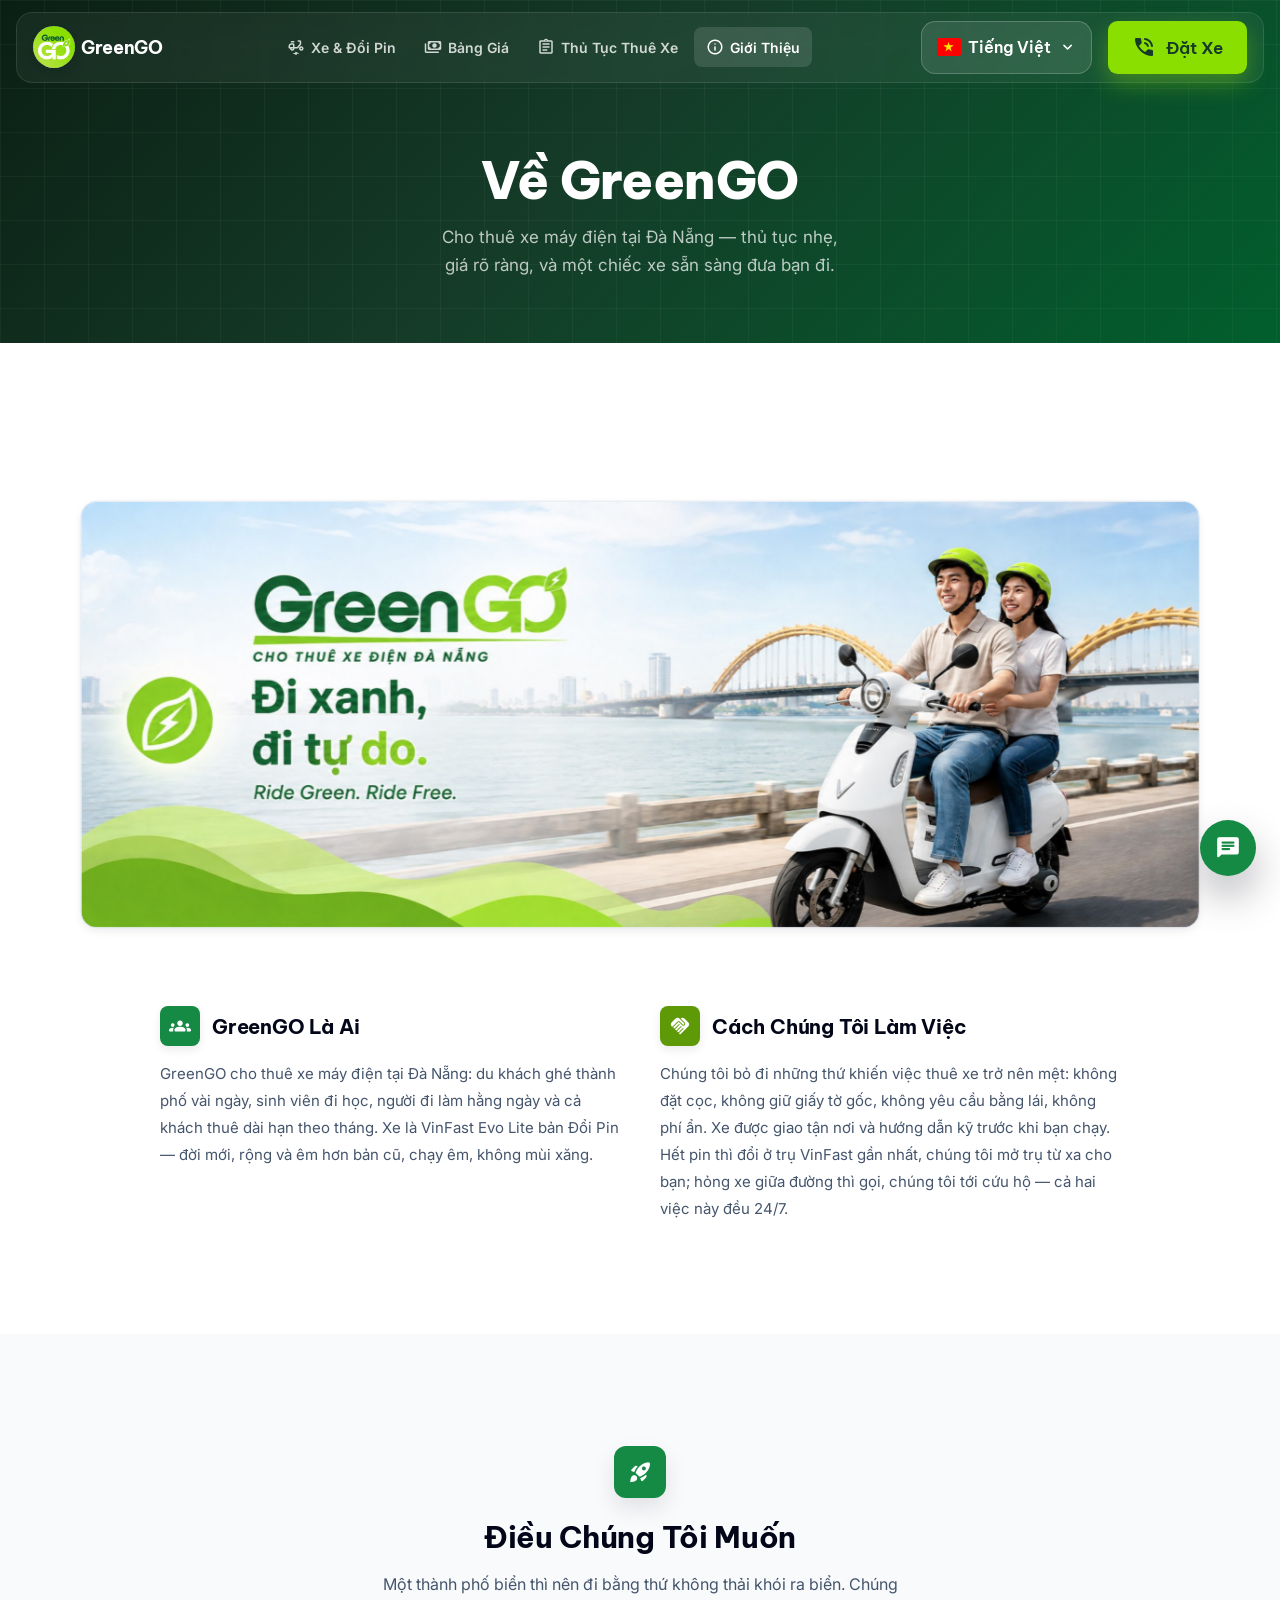
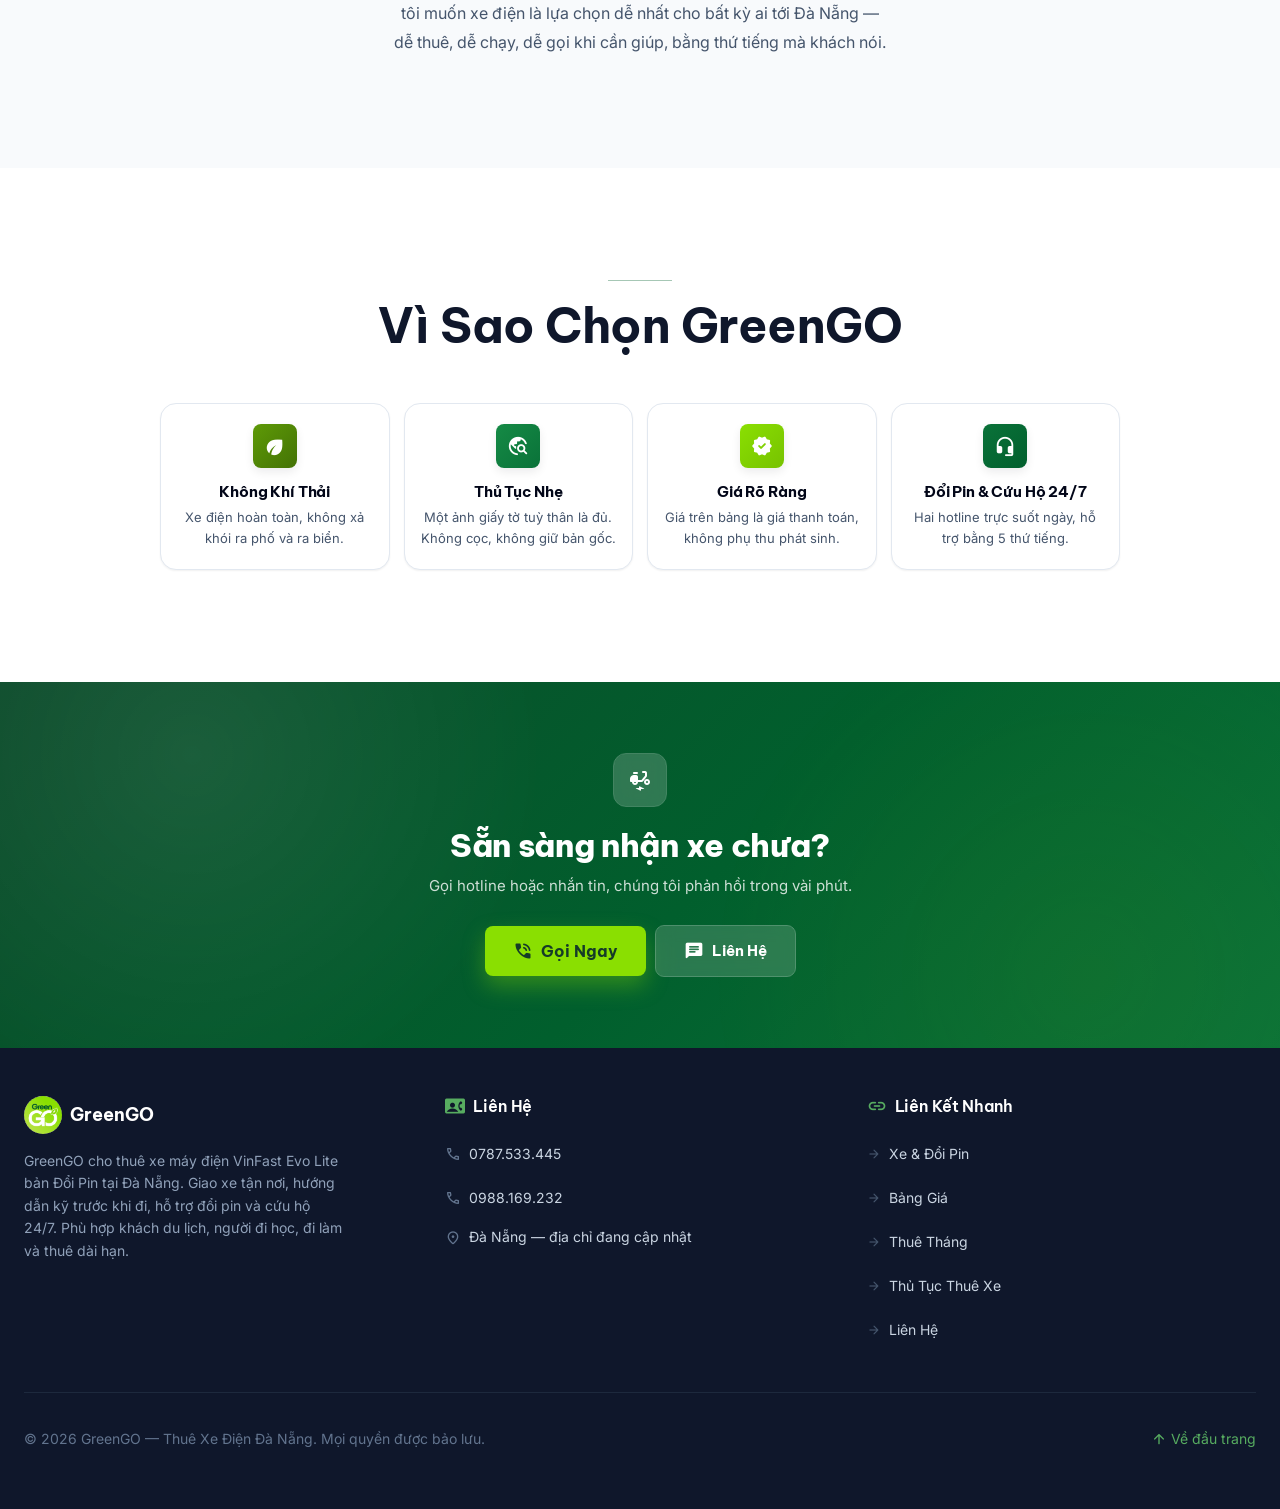
==== commit c763d103: "Đưa bảng giá lên đầu, thay ảnh xe và làm mượt hiệu ứng cuộn - Chuyển mục Bảng Giá và Thuê Theo Tháng" ====
--- a/about.html
+++ b/about.html
@@ -162,7 +162,7 @@
       <h2 data-i18n="ctaband.h">Sẵn sàng nhận xe chưa?</h2>
       <p data-i18n="ctaband.sub">Gọi hotline hoặc nhắn tin, chúng tôi phản hồi trong vài phút.</p>
       <div class="cta-band-actions">
-        <a class="btn btn-accent" href="tel:0988169232" data-tel="0">
+        <a class="btn btn-accent" href="tel:0787533445" data-tel="0">
           <span class="material-symbols-rounded s20 ico-fill">phone_in_talk</span><span data-i18n="cta.call">Gọi Ngay</span>
         </a>
         <a class="cta-ghost" href="index.html#contact" data-open-booking>
@@ -187,8 +187,8 @@
       <div class="footer-col">
         <h3><span class="material-symbols-rounded s20 ico-fill">contact_phone</span><span data-i18n="contact.h">Liên Hệ</span></h3>
         <div class="footer-links">
-          <a href="tel:0988169232" data-tel="0"><span class="material-symbols-rounded s16">call</span><span data-hotline="0">0988.169.232</span></a>
-          <a href="tel:0787533445" data-tel="1"><span class="material-symbols-rounded s16">call</span><span data-hotline="1">0787.533.445</span></a>
+          <a href="tel:0787533445" data-tel="0"><span class="material-symbols-rounded s16">call</span><span data-hotline="0">0787.533.445</span></a>
+          <a href="tel:0988169232" data-tel="1"><span class="material-symbols-rounded s16">call</span><span data-hotline="1">0988.169.232</span></a>
           <div class="ln" style="align-items:flex-start;padding-top:.5rem">
             <span class="material-symbols-rounded s16" style="margin-top:2px">location_on</span>
             <span data-address>Đà Nẵng — địa chỉ đang cập nhật</span>
@@ -239,18 +239,18 @@
     </div>
 
     <div class="modal-calls">
-      <a class="call-row" href="tel:0988169232" data-tel="0">
+      <a class="call-row" href="tel:0787533445" data-tel="0">
         <span class="ic"><span class="material-symbols-rounded s24 ico-fill">call</span></span>
         <span class="tx">
-          <span class="num" data-hotline="0">0988.169.232</span>
+          <span class="num" data-hotline="0">0787.533.445</span>
           <span class="sb" data-i18n="modal.answerNow">Có người nghe máy ngay</span>
         </span>
         <span class="material-symbols-rounded s20 arw">chevron_right</span>
       </a>
-      <a class="call-row" href="tel:0787533445" data-tel="1">
+      <a class="call-row" href="tel:0988169232" data-tel="1">
         <span class="ic"><span class="material-symbols-rounded s24 ico-fill">call</span></span>
         <span class="tx">
-          <span class="num" data-hotline="1">0787.533.445</span>
+          <span class="num" data-hotline="1">0988.169.232</span>
           <span class="sb" data-i18n="modal.answerNow">Có người nghe máy ngay</span>
         </span>
         <span class="material-symbols-rounded s20 arw">chevron_right</span>
--- a/assets/site.css
+++ b/assets/site.css
@@ -73,12 +73,22 @@
 .section{padding:3.5rem 1rem}
 .sr-only{position:absolute;width:1px;height:1px;overflow:hidden;clip:rect(0 0 0 0);white-space:nowrap}
 
-/* Scroll reveal */
-[data-reveal]{opacity:0;transform:translateY(12px);transition:opacity .55s cubic-bezier(.22,1,.36,1),transform .55s cubic-bezier(.22,1,.36,1)}
-[data-reveal].is-in{opacity:1;transform:none}
+/* Hiệu ứng hiện dần khi cuộn tới — trôi lên + phóng nhẹ, easing kiểu expo-out */
+[data-reveal]{
+  opacity:0;
+  transform:translate3d(0,28px,0) scale(.985);
+  transition:opacity .8s cubic-bezier(.16,1,.3,1),transform .8s cubic-bezier(.16,1,.3,1);
+  will-change:opacity,transform;
+}
+[data-reveal].is-in{opacity:1;transform:none;will-change:auto}
+/* Ảnh lớn thì trôi xa hơn một chút cho thấy rõ chuyển động */
+.bike-visual[data-reveal],
+.about-banner[data-reveal]{transform:translate3d(0,40px,0) scale(.97)}
 @media (prefers-reduced-motion:reduce){
   html{scroll-behavior:auto}
-  [data-reveal]{opacity:1;transform:none;transition:none}
+  [data-reveal],
+  .bike-visual[data-reveal],
+  .about-banner[data-reveal]{opacity:1;transform:none;transition:none}
 }
 
 /* ============================================================
@@ -1166,11 +1176,6 @@
 .spec dt .material-symbols-rounded{color:var(--primary-600)}
 .spec dd{margin:0;font-size:.8125rem;line-height:1.6;color:var(--slate-600)}
 
-.bike-shots{display:grid;grid-template-columns:repeat(2,minmax(0,1fr));gap:.75rem;margin-top:1.5rem}
-.bike-shots figure{margin:0;border-radius:var(--radius);overflow:hidden;background:#fff;outline:1px solid var(--slate-200)}
-.bike-shots img{width:100%;height:180px;object-fit:cover;object-position:center}
-.bike-shots figcaption{padding:.625rem .75rem;font-size:.75rem;line-height:1.5;color:var(--slate-500)}
-
 /* ============================================================
    Bốn bước đổi pin
    ============================================================ */
@@ -1264,12 +1269,10 @@
   .bike-split{grid-template-columns:1fr 1fr;gap:2rem}
   .bike-visual{padding:1.5rem}
   .bike-name{font-size:1.5rem}
-  .bike-shots img{height:220px}
   .swap-step{padding:1.25rem}
   .month-card{grid-template-columns:1.6fr 1fr;padding:2rem;align-items:center}
   .review-card{padding:2.5rem}
 }
 @media (max-width:560px){
   .swap-steps{grid-template-columns:1fr}
-  .bike-shots{grid-template-columns:1fr}
-}
+}
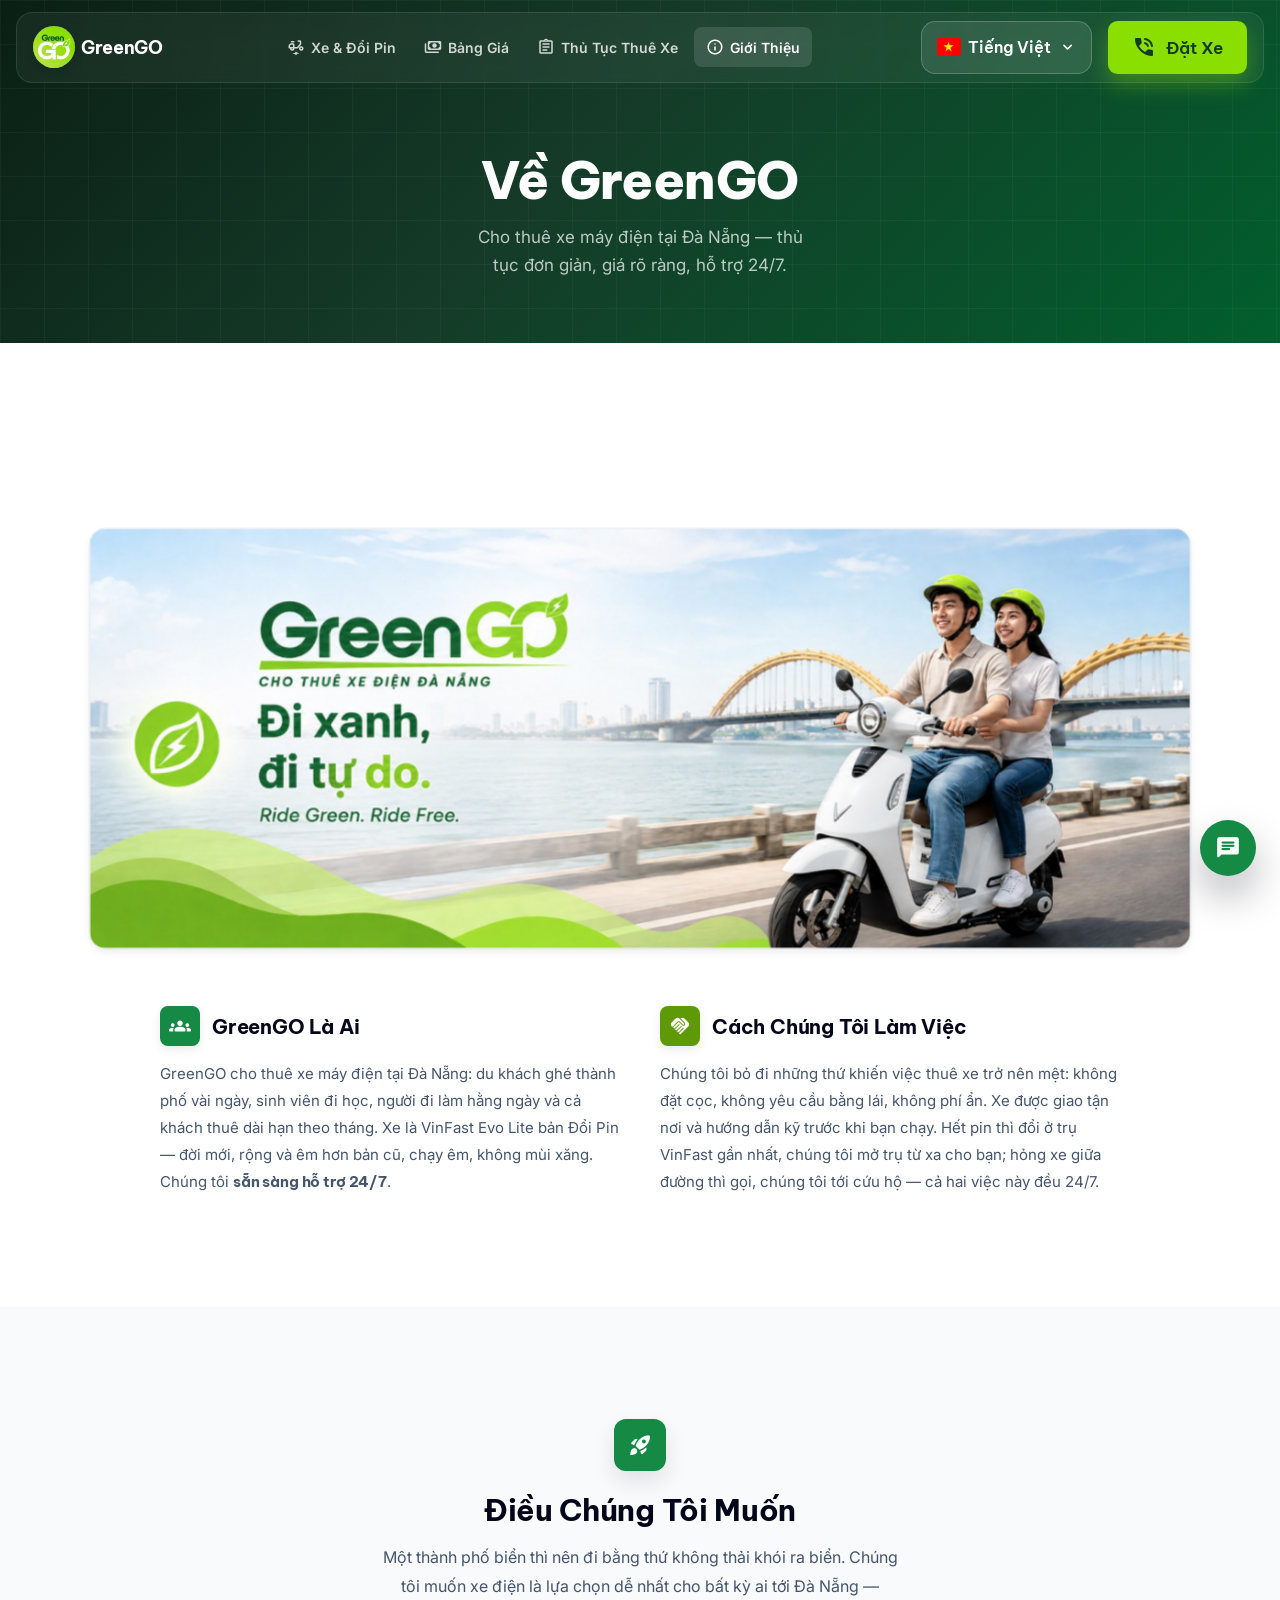
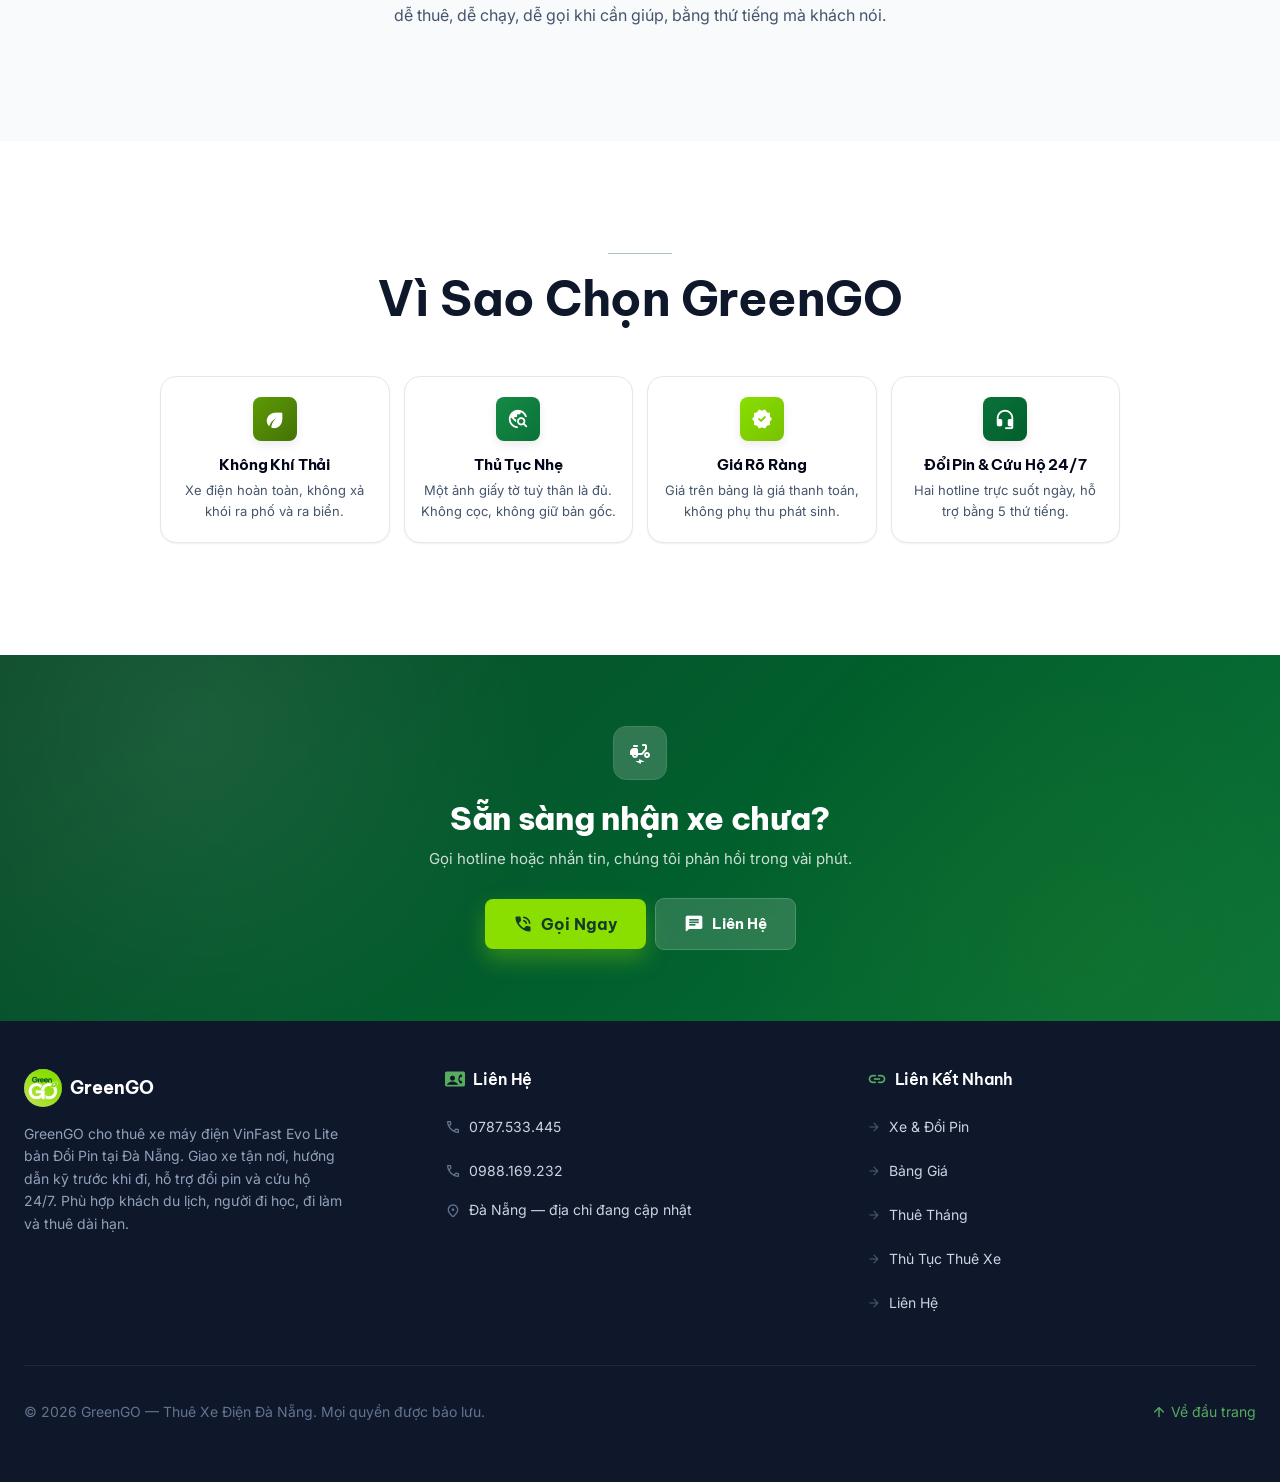
==== commit 99150ece: "Sửa nội dung trang thủ tục và giới thiệu, làm chậm hiệu ứng cuộn - Thủ tục bước 2: rút gọn thành "Gử" ====
--- a/about.html
+++ b/about.html
@@ -83,7 +83,7 @@
     <div class="page-hero-grid"></div>
     <div class="page-hero-in">
       <h1 data-i18n="about.h1">Về GreenGO</h1>
-      <p class="lead" data-i18n="about.lead">Cho thuê xe máy điện tại Đà Nẵng — thủ tục nhẹ, giá rõ ràng, và một chiếc xe sẵn sàng đưa bạn đi.</p>
+      <p class="lead" data-i18n="about.lead">Cho thuê xe máy điện tại Đà Nẵng — thủ tục đơn giản, giá rõ ràng, hỗ trợ 24/7.</p>
     </div>
   </section>
 
@@ -101,7 +101,7 @@
             <span class="ic"><span class="material-symbols-rounded s22 ico-fill">groups</span></span>
             <h2 data-i18n="about.who.t">GreenGO Là Ai</h2>
           </div>
-          <p data-i18n="about.who.d">GreenGO cho thuê xe máy điện tại Đà Nẵng: du khách ghé thành phố vài ngày, sinh viên đi học, người đi làm hằng ngày và cả khách thuê dài hạn theo tháng. Xe là VinFast Evo Lite bản Đổi Pin — đời mới, rộng và êm hơn bản cũ, chạy êm, không mùi xăng.</p>
+          <p data-i18n-html="about.who.d">GreenGO cho thuê xe máy điện tại Đà Nẵng: du khách ghé thành phố vài ngày, sinh viên đi học, người đi làm hằng ngày và cả khách thuê dài hạn theo tháng. Xe là VinFast Evo Lite bản Đổi Pin — đời mới, rộng và êm hơn bản cũ, chạy êm, không mùi xăng. Chúng tôi <strong>sẵn sàng hỗ trợ 24/7</strong>.</p>
         </div>
 
         <div class="about-col amber" data-reveal>
@@ -109,7 +109,7 @@
             <span class="ic"><span class="material-symbols-rounded s22 ico-fill">handshake</span></span>
             <h2 data-i18n="about.why.t">Cách Chúng Tôi Làm Việc</h2>
           </div>
-          <p data-i18n="about.why.d">Chúng tôi bỏ đi những thứ khiến việc thuê xe trở nên mệt: không đặt cọc, không giữ giấy tờ gốc, không yêu cầu bằng lái, không phí ẩn. Xe được giao tận nơi và hướng dẫn kỹ trước khi bạn chạy. Hết pin thì đổi ở trụ VinFast gần nhất, chúng tôi mở trụ từ xa cho bạn; hỏng xe giữa đường thì gọi, chúng tôi tới cứu hộ — cả hai việc này đều 24/7.</p>
+          <p data-i18n="about.why.d">Chúng tôi bỏ đi những thứ khiến việc thuê xe trở nên mệt: không đặt cọc, không yêu cầu bằng lái, không phí ẩn. Xe được giao tận nơi và hướng dẫn kỹ trước khi bạn chạy. Hết pin thì đổi ở trụ VinFast gần nhất, chúng tôi mở trụ từ xa cho bạn; hỏng xe giữa đường thì gọi, chúng tôi tới cứu hộ — cả hai việc này đều 24/7.</p>
         </div>
       </div>
     </div>
--- a/assets/site.css
+++ b/assets/site.css
@@ -76,14 +76,14 @@
 /* Hiệu ứng hiện dần khi cuộn tới — trôi lên + phóng nhẹ, easing kiểu expo-out */
 [data-reveal]{
   opacity:0;
-  transform:translate3d(0,28px,0) scale(.985);
-  transition:opacity .8s cubic-bezier(.16,1,.3,1),transform .8s cubic-bezier(.16,1,.3,1);
+  transform:translate3d(0,44px,0) scale(.978);
+  transition:opacity 1.15s cubic-bezier(.16,1,.3,1),transform 1.15s cubic-bezier(.16,1,.3,1);
   will-change:opacity,transform;
 }
 [data-reveal].is-in{opacity:1;transform:none;will-change:auto}
 /* Ảnh lớn thì trôi xa hơn một chút cho thấy rõ chuyển động */
 .bike-visual[data-reveal],
-.about-banner[data-reveal]{transform:translate3d(0,40px,0) scale(.97)}
+.about-banner[data-reveal]{transform:translate3d(0,64px,0) scale(.955)}
 @media (prefers-reduced-motion:reduce){
   html{scroll-behavior:auto}
   [data-reveal],
